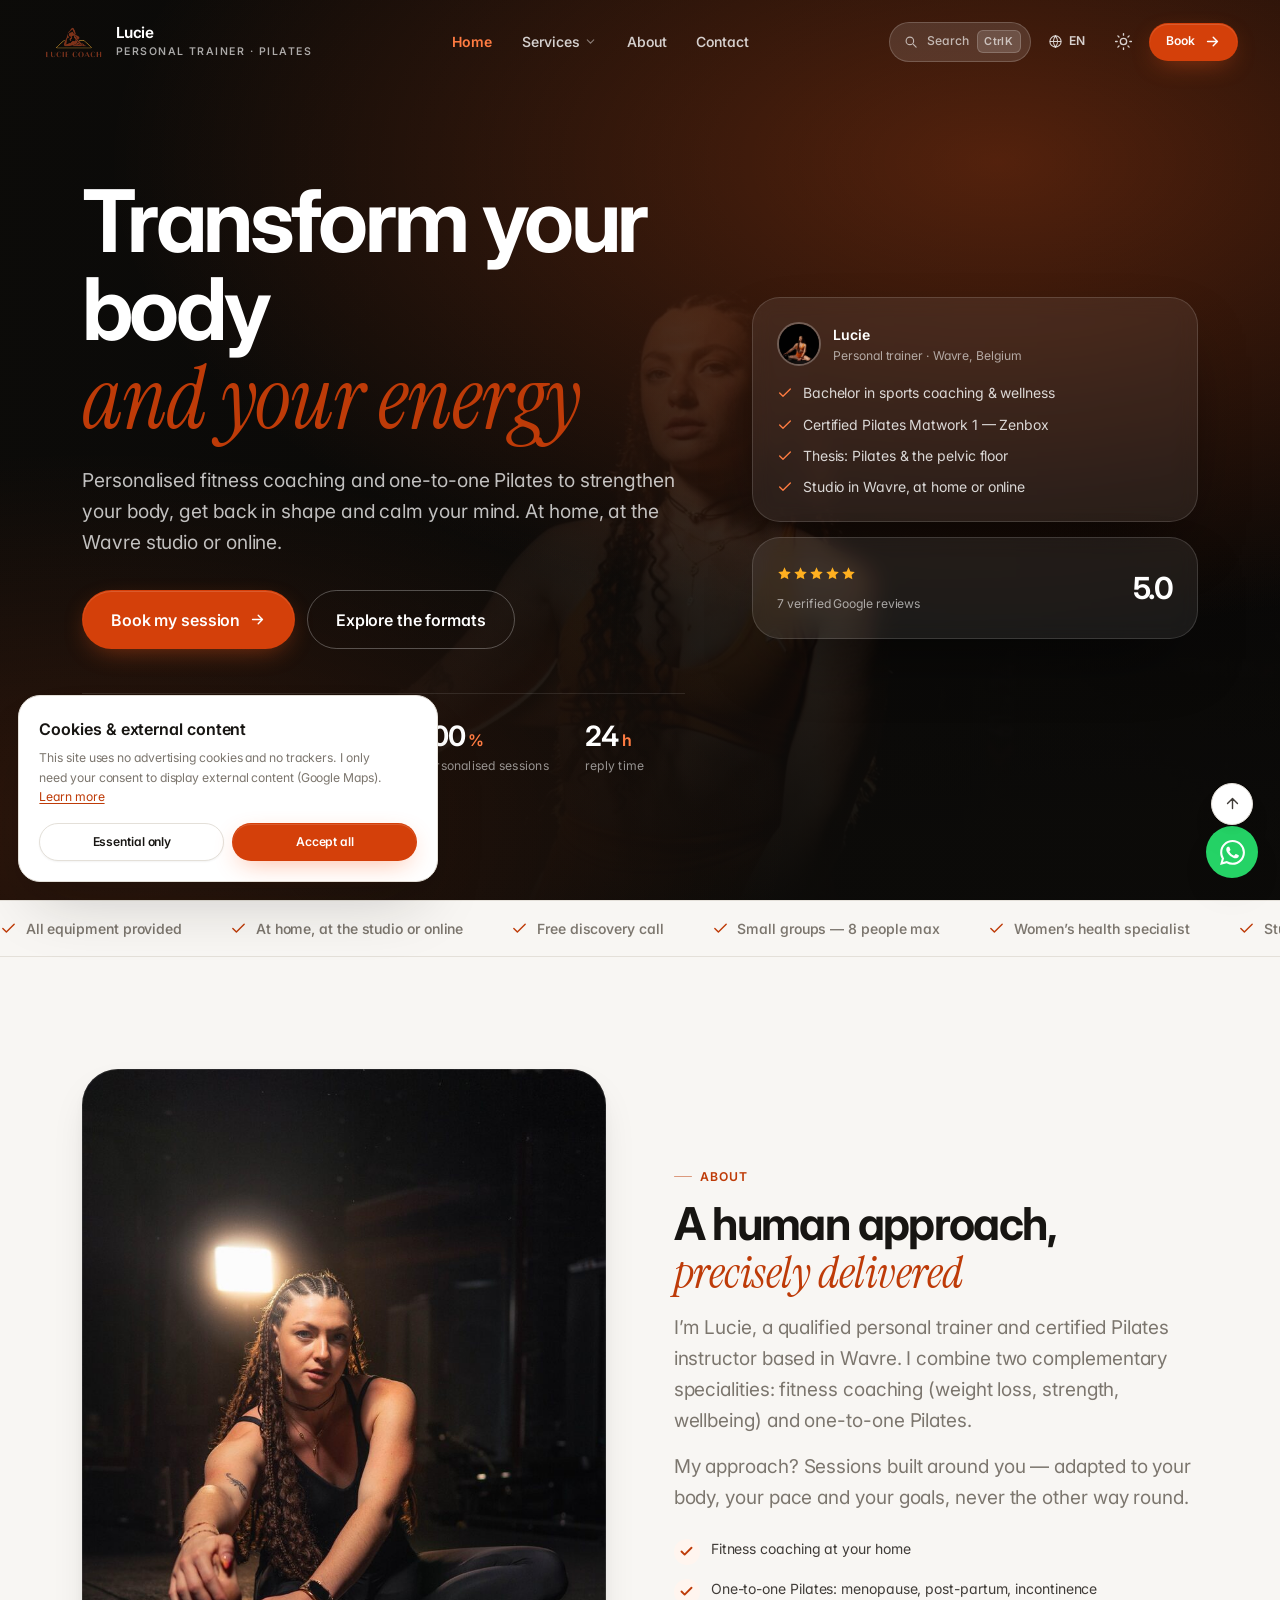
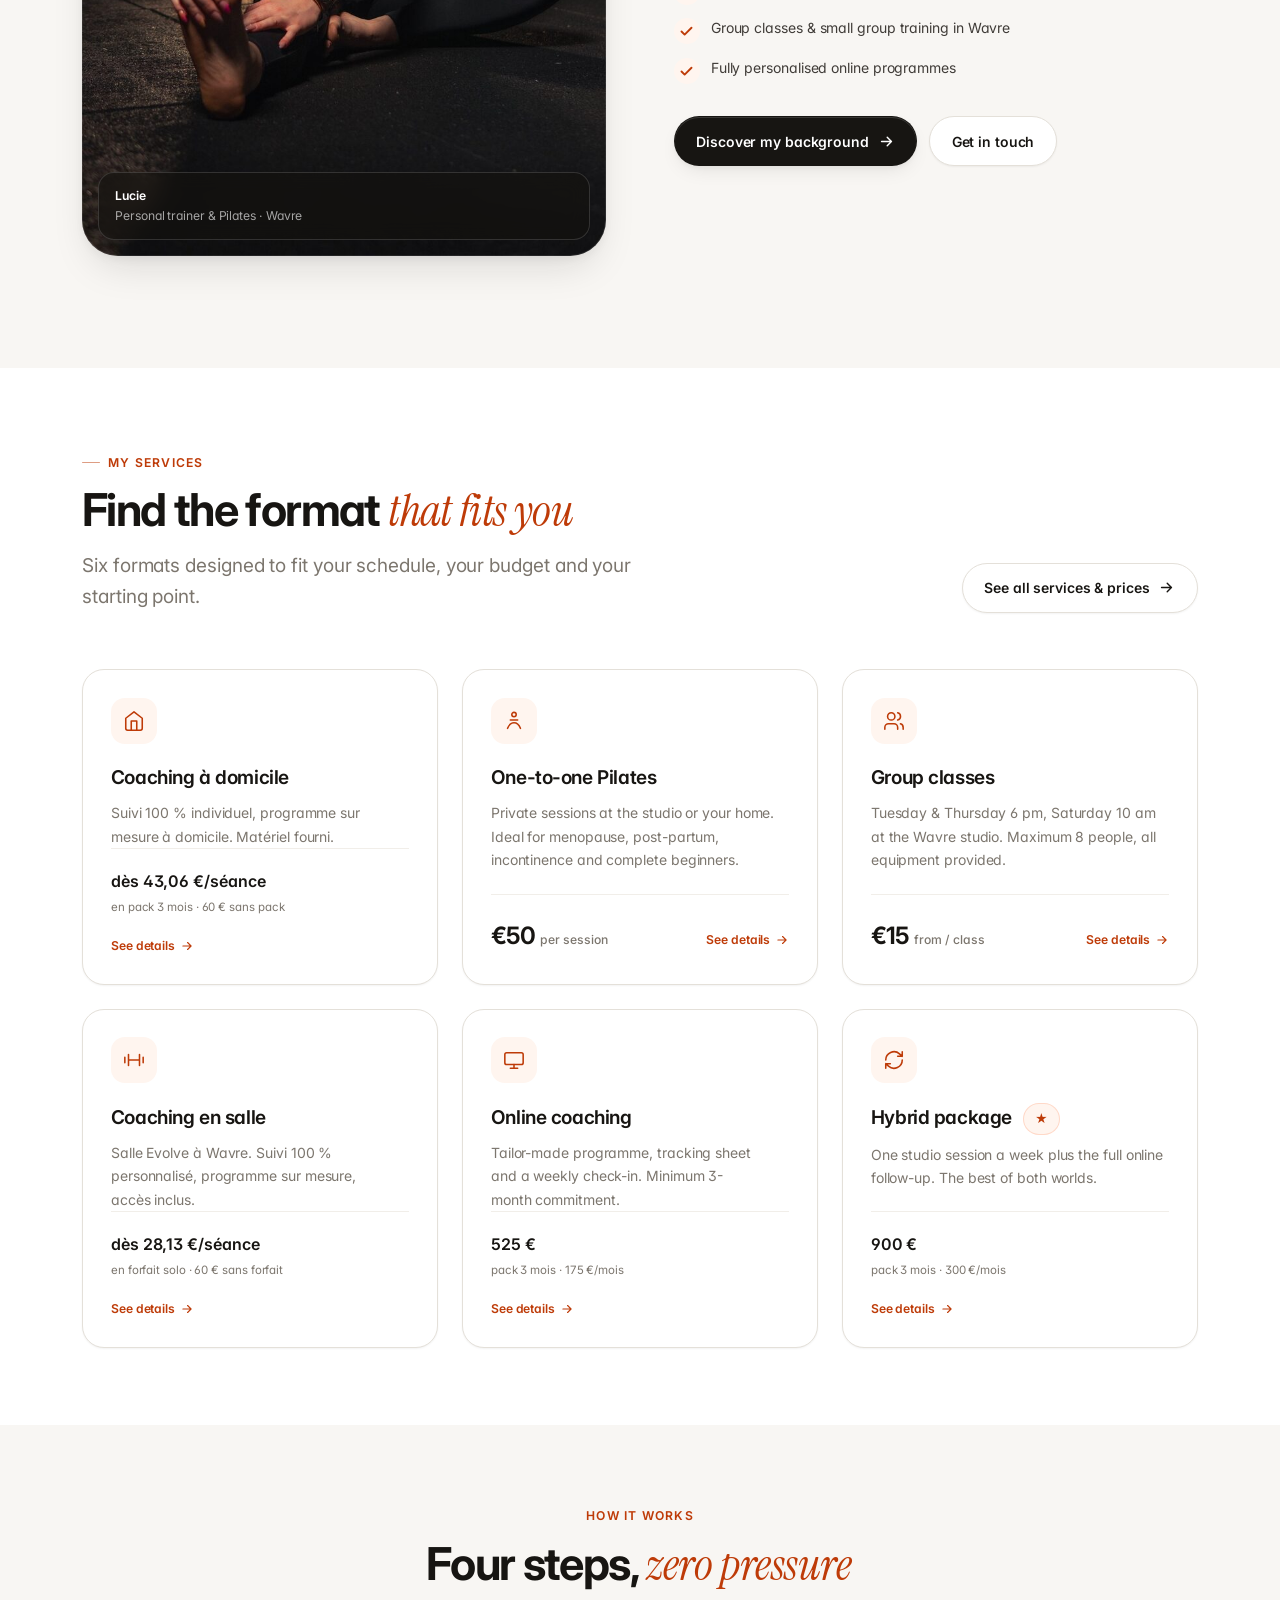
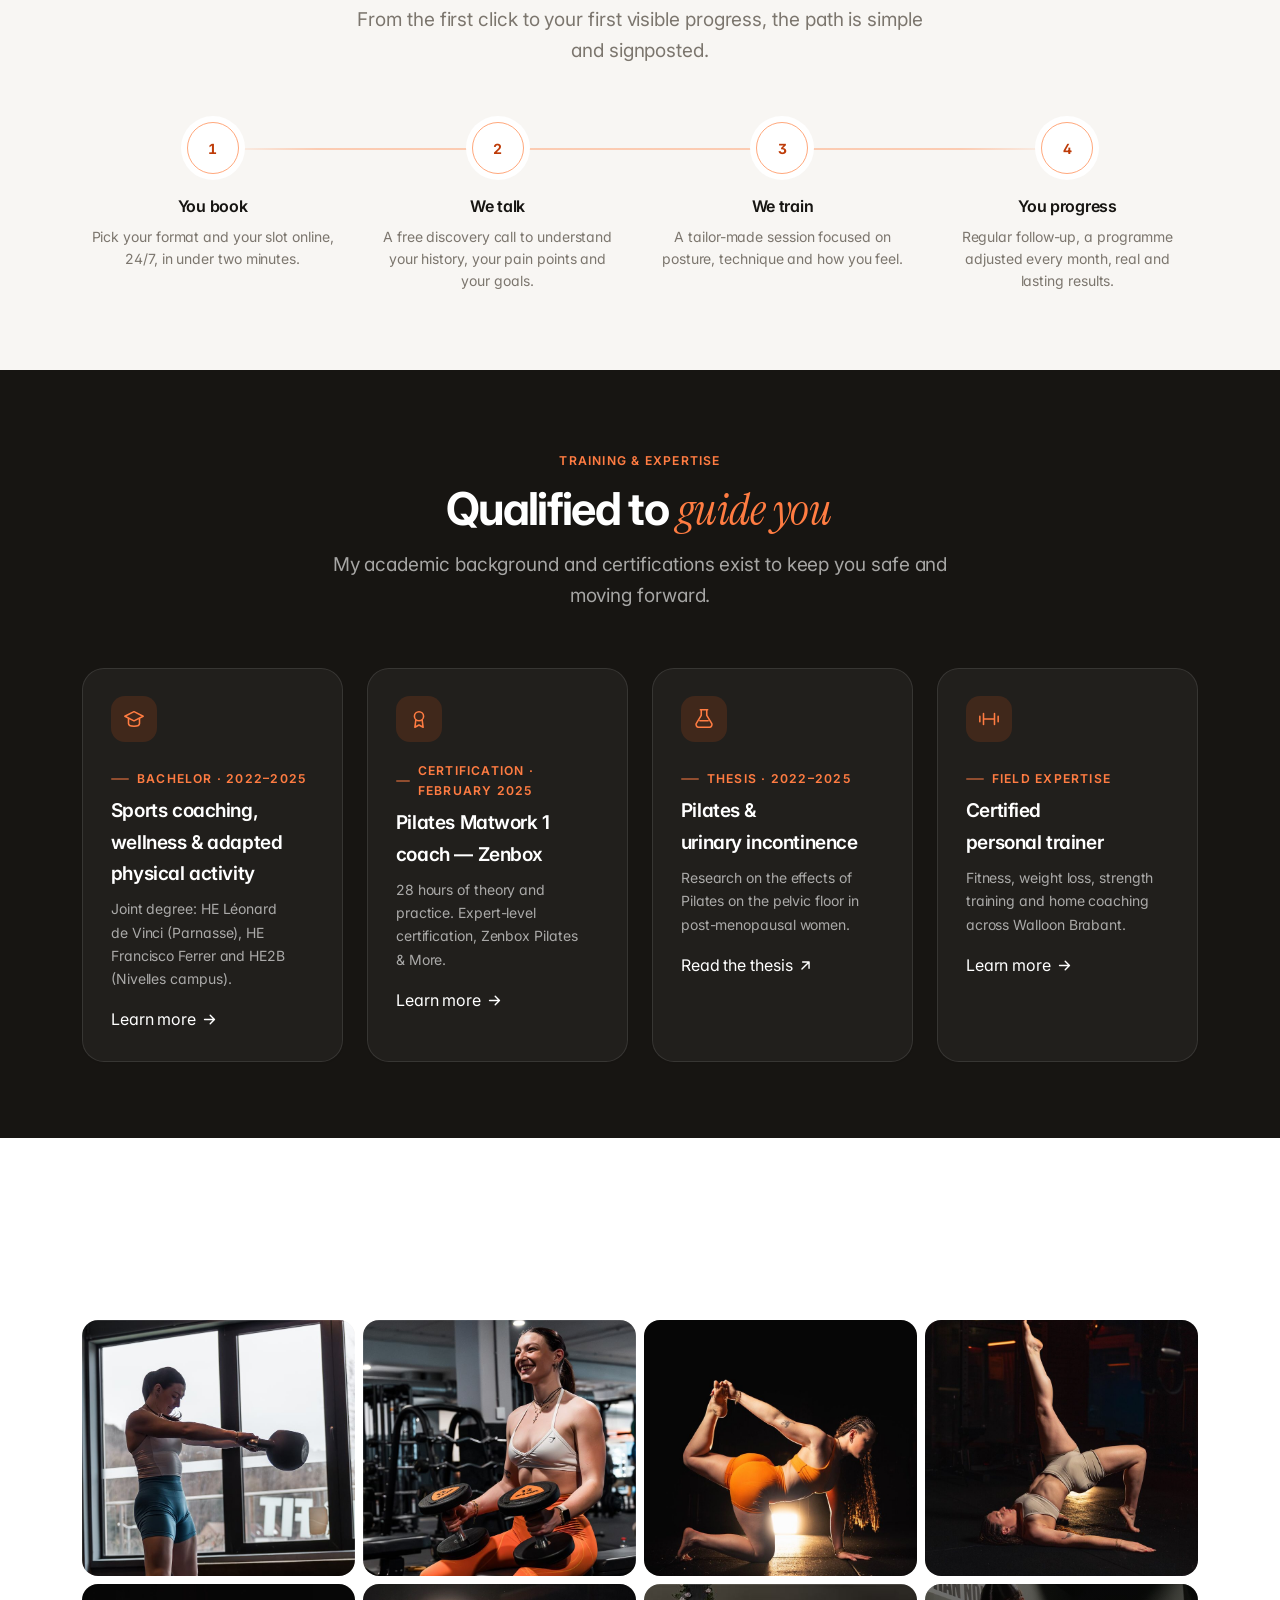
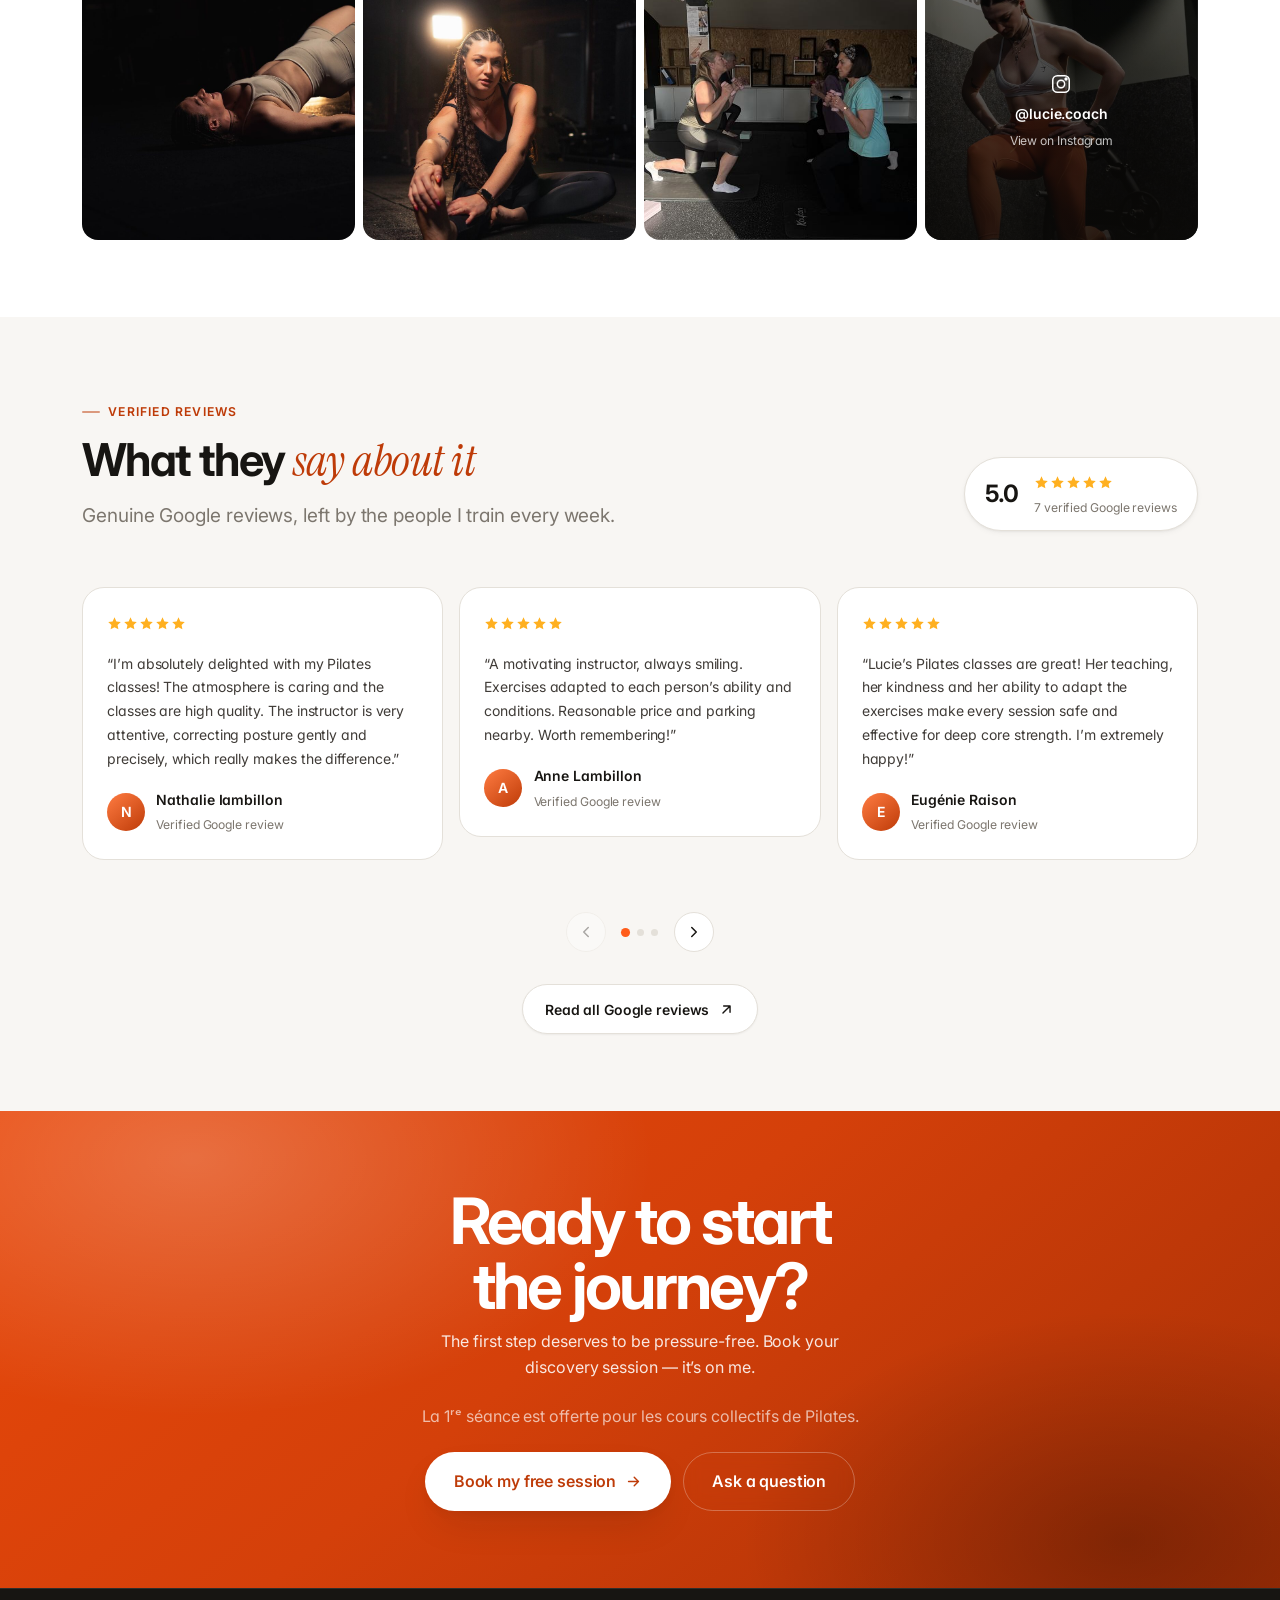
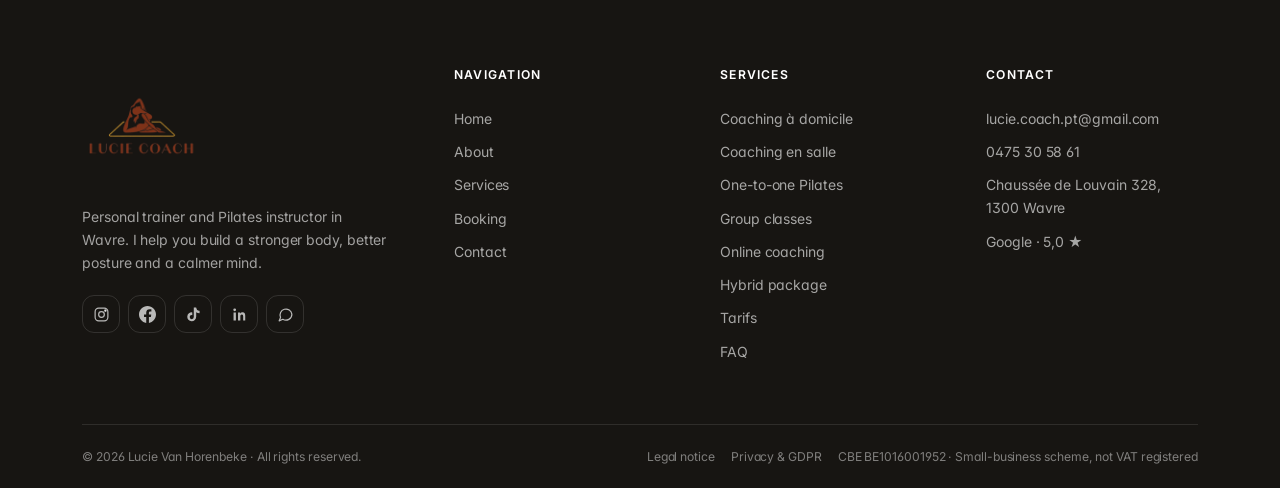
==== index.html @ fccf8298 "Center hero face and raise allongee gallery photo - Hero: Y 20%→32% (face centered, was at 67% from " ====
<!DOCTYPE html>
<html lang="fr">
<head>
<meta charset="UTF-8" />
<meta name="viewport" content="width=device-width, initial-scale=1, viewport-fit=cover" />
<title data-i18n="home.title">Lucie Van Horenbeke — Coach sportif &amp; Pilates à Wavre</title>
<meta name="description" data-i18n-attr="content:home.desc" content="Coach sportif diplômée et instructrice pilâtes certifiée à Wavre. Coaching à domicile, en studio ou en ligne. Première séance découverte offerte." />
<meta name="theme-color" content="#FFFFFF" />
<meta name="author" content="Lucie Van Horenbeke" />
<link rel="canonical" href="https://www.lucievanhorenbeke.be/index.html" />

<link rel="alternate" hreflang="fr" href="https://www.lucievanhorenbeke.be/index.html" />
<link rel="alternate" hreflang="nl" href="https://www.lucievanhorenbeke.be/index.html?lang=nl" />
<link rel="alternate" hreflang="de" href="https://www.lucievanhorenbeke.be/index.html?lang=de" />
<link rel="alternate" hreflang="en" href="https://www.lucievanhorenbeke.be/index.html?lang=en" />
<link rel="alternate" hreflang="es" href="https://www.lucievanhorenbeke.be/index.html?lang=es" />
<link rel="alternate" hreflang="it" href="https://www.lucievanhorenbeke.be/index.html?lang=it" />
<link rel="alternate" hreflang="x-default" href="https://www.lucievanhorenbeke.be/index.html" />

<meta property="og:type" content="website" />
<meta property="og:site_name" content="Lucie Van Horenbeke" />
<meta property="og:title" content="Lucie Van Horenbeke — Coach sportif &amp; Pilates à Wavre" />
<meta property="og:description" content="Coaching sportif personnalisé et pilâtes one-to-one. À domicile, au studio de Wavre ou en ligne. Première séance découverte offerte." />
<meta property="og:url" content="https://www.lucievanhorenbeke.be/index.html" />
<meta property="og:locale" content="fr_BE" />
<meta property="og:image" content="https://www.lucievanhorenbeke.be/img/opt/lucie-kettlebell-1600.jpg" />
<meta property="og:image:alt" content="Lucie Van Horenbeke en séance de renforcement avec kettlebell" />
<meta name="twitter:card" content="summary_large_image" />
<meta name="twitter:title" content="Lucie Van Horenbeke — Coach sportif &amp; Pilates à Wavre" />
<meta name="twitter:description" content="Coaching sportif personnalisé et pilâtes one-to-one à Wavre. Première séance découverte offerte." />
<meta name="twitter:image" content="https://www.lucievanhorenbeke.be/img/opt/lucie-kettlebell-1600.jpg" />

<link rel="icon" href="img/lucie-icon.png" sizes="any" />
<link rel="apple-touch-icon" href="img/lucie-icon.png" />
<link rel="manifest" href="site.webmanifest" />

<link rel="preconnect" href="https://fonts.googleapis.com" />
<link rel="preconnect" href="https://fonts.gstatic.com" crossorigin />
<link rel="preload" as="image" fetchpriority="high" href="img/opt/lucie-assise-1600.jpg?v=2" />
<link href="https://fonts.googleapis.com/css2?family=Inter:wght@400..800&family=Instrument+Serif:ital@1&display=swap" rel="stylesheet" />
<link rel="stylesheet" href="style.css?v=44" />

<script>try{var m=JSON.parse(localStorage.getItem("lvh.theme")||'"system"');if(m!=="system")document.documentElement.setAttribute("data-theme",m);}catch(e){}</script>
<script type="speculationrules">
{"prerender":[{"where":{"and":[{"href_matches":"/*.html"},{"not":{"selector_matches":"[rel~=nofollow]"}}]},"eagerness":"moderate"}]}
</script>

<script type="application/ld+json">
{
  "@context": "https://schema.org",
  "@graph": [
    {
      "@type": ["LocalBusiness", "HealthAndBeautyBusiness"],
      "@id": "https://www.lucievanhorenbeke.be/#business",
      "name": "Lucie Van Horenbeke — Coach sportif & Pilates",
      "description": "Coaching sportif personnalisé et pilâtes one-to-one à Wavre : à domicile, en studio ou en ligne.",
      "url": "https://www.lucievanhorenbeke.be/",
      "telephone": "+32475305861",
      "email": "lucie.coach.pt@gmail.com",
      "image": "https://www.lucievanhorenbeke.be/img/opt/lucie-kettlebell-1600.jpg",
      "priceRange": "€€",
      "vatID": "BE1016001952",
      "currenciesAccepted": "EUR",
      "address": {
        "@type": "PostalAddress",
        "streetAddress": "Chaussée de Louvain 328",
        "postalCode": "1300",
        "addressLocality": "Wavre",
        "addressCountry": "BE"
      },
      "geo": { "@type": "GeoCoordinates", "latitude": 50.7166, "longitude": 4.6122 },
      "areaServed": [
        { "@type": "City", "name": "Wavre" },
        { "@type": "AdministrativeArea", "name": "Brabant wallon" }
      ],
      "sameAs": [
        "https://www.instagram.com/lucie.coach",
        "https://www.tiktok.com/@lucie.coach",
        "https://www.linkedin.com/in/lucie-vanhorenbeke"
      ],
      "openingHoursSpecification": [
        { "@type": "OpeningHoursSpecification", "dayOfWeek": ["Tuesday", "Thursday"], "opens": "18:00", "closes": "19:00" },
        { "@type": "OpeningHoursSpecification", "dayOfWeek": "Saturday", "opens": "10:00", "closes": "11:00" }
      ],
      "aggregateRating": {
        "@type": "AggregateRating",
        "ratingValue": "5",
        "bestRating": "5",
        "reviewCount": "6"
      },
      "founder": { "@id": "https://www.lucievanhorenbeke.be/#lucie" },
      "hasOfferCatalog": {
        "@type": "OfferCatalog",
        "name": "Formules de coaching",
        "itemListElement": [
          { "@type": "Offer", "itemOffered": { "@type": "Service", "name": "Coaching remise en forme" }, "price": "50", "priceCurrency": "EUR" },
          { "@type": "Offer", "itemOffered": { "@type": "Service", "name": "Pilates one-to-one" }, "price": "50", "priceCurrency": "EUR" },
          { "@type": "Offer", "itemOffered": { "@type": "Service", "name": "Cours collectifs de pilâtes" }, "price": "15", "priceCurrency": "EUR" },
          { "@type": "Offer", "itemOffered": { "@type": "Service", "name": "Coaching en ligne" }, "price": "525", "priceCurrency": "EUR" },
          { "@type": "Offer", "itemOffered": { "@type": "Service", "name": "Formule mixte" }, "price": "900", "priceCurrency": "EUR" }
        ]
      }
    },
    {
      "@type": "Person",
      "@id": "https://www.lucievanhorenbeke.be/#lucie",
      "name": "Lucie Van Horenbeke",
      "jobTitle": "Coach sportif & instructrice pilâtes",
      "worksFor": { "@id": "https://www.lucievanhorenbeke.be/#business" },
      "alumniOf": "Haute École Léonard de Vinci",
      "knowsAbout": ["Pilates", "Coaching sportif", "Plancher pelvien", "Post-partum", "Ménopause"],
      "url": "https://www.lucievanhorenbeke.be/about.html"
    },
    {
      "@type": "WebSite",
      "@id": "https://www.lucievanhorenbeke.be/#website",
      "url": "https://www.lucievanhorenbeke.be/",
      "name": "Lucie Van Horenbeke",
      "inLanguage": ["fr", "nl", "de", "en", "es", "it"],
      "publisher": { "@id": "https://www.lucievanhorenbeke.be/#business" }
    }
  ]
}
</script>
</head>

<body data-page="home">

<a class="skip-link" href="#main" data-i18n="nav.skip">Aller au contenu principal</a>

<!-- ══════════════════════════════════════ HEADER ══════════════════════════════════════ -->
<header class="site-header is-onDark" id="site-header">
  <div class="header-inner">
    <a class="brand" href="index.html" aria-label="Lucie Van Horenbeke — accueil">
      <img src="img/lucie-logo.png" alt="" width="64" height="64" />
      <span class="brand-text">
        <span class="brand-name">Lucie</span>
        <span class="brand-role" data-i18n="nav.brandRole">Coach sportif · Pilates</span>
      </span>
    </a>

    <nav class="nav-primary" aria-label="Navigation principale">
      <ul class="nav-list">
        <li><a class="nav-link" href="index.html" aria-current="page" data-i18n="nav.home">Accueil</a></li>
        <li class="nav-item has-mega">
          <button type="button" class="nav-link" aria-expanded="false">
            <span data-i18n="nav.services">Services</span>
            <svg class="caret" viewBox="0 0 24 24" fill="none" stroke="currentColor" stroke-width="2" stroke-linecap="round" aria-hidden="true"><path d="m6 9 6 6 6-6"/></svg>
          </button>
          <div class="mega">
            <div class="mega-grid">
              <a class="mega-link" href="services.html#coaching">
                <span class="mega-ico"><svg viewBox="0 0 24 24" fill="none" stroke="currentColor" stroke-width="1.7" stroke-linecap="round" stroke-linejoin="round" aria-hidden="true"><path d="M3 9l9-7 9 7v11a2 2 0 0 1-2 2H5a2 2 0 0 1-2-2z"/><polyline points="9 22 9 12 15 12 15 22"/></svg></span>
                <span><span class="mega-title">Coaching à domicile</span><span class="mega-desc">Suivi 100 % individuel, programme sur mesure.</span></span>
              </a>
              <a class="mega-link" href="services.html#coaching-salle">
                <span class="mega-ico"><svg viewBox="0 0 24 24" fill="none" stroke="currentColor" stroke-width="1.7" stroke-linecap="round" stroke-linejoin="round" aria-hidden="true"><path d="M6 6v12M18 6v12M2 9v6M22 9v6M6 12h12"/></svg></span>
                <span><span class="mega-title">Coaching en salle</span><span class="mega-desc">Salle Evolve à Wavre, solo ou en groupe.</span></span>
              </a>
              <a class="mega-link" href="services.html#pilates">
                <span class="mega-ico"><svg viewBox="0 0 24 24" fill="none" stroke="currentColor" stroke-width="1.7" stroke-linecap="round" stroke-linejoin="round" aria-hidden="true"><circle cx="12" cy="5" r="2.4"/><path d="M5 20c1.6-4 4-6 7-6s5.4 2 7 6M8 11h8"/></svg></span>
                <span><span class="mega-title" data-i18n="svc.pilates.name">Pilates one-to-one</span><span class="mega-desc" data-i18n="svc.pilates.desc">Séances privées en studio ou chez toi.</span></span>
              </a>
              <a class="mega-link" href="services.html#collectif">
                <span class="mega-ico"><svg viewBox="0 0 24 24" fill="none" stroke="currentColor" stroke-width="1.7" stroke-linecap="round" stroke-linejoin="round" aria-hidden="true"><path d="M16 21v-2a4 4 0 0 0-4-4H6a4 4 0 0 0-4 4v2M9 11a4 4 0 1 0 0-8 4 4 0 0 0 0 8ZM22 21v-2a4 4 0 0 0-3-3.9M16 3.1a4 4 0 0 1 0 7.8"/></svg></span>
                <span><span class="mega-title" data-i18n="svc.collectif.name">Cours collectifs</span><span class="mega-desc" data-i18n="svc.collectif.desc">Mardi &amp; jeudi 18 h, samedi 10 h à Wavre.</span></span>
              </a>
              <a class="mega-link" href="services.html#online">
                <span class="mega-ico"><svg viewBox="0 0 24 24" fill="none" stroke="currentColor" stroke-width="1.7" stroke-linecap="round" stroke-linejoin="round" aria-hidden="true"><rect x="2" y="4" width="20" height="13" rx="2"/><path d="M8 21h8m-4-4v4"/></svg></span>
                <span><span class="mega-title" data-i18n="svc.online.name">Coaching en ligne</span><span class="mega-desc" data-i18n="svc.online.desc">Programme sur mesure et suivi hebdomadaire.</span></span>
              </a>
              <a class="mega-link" href="services.html#mixte">
                <span class="mega-ico"><svg viewBox="0 0 24 24" fill="none" stroke="currentColor" stroke-width="1.7" stroke-linecap="round" stroke-linejoin="round" aria-hidden="true"><path d="M3 12a9 9 0 0 1 15-6.7L21 8M21 3v5h-5M21 12a9 9 0 0 1-15 6.7L3 16M3 21v-5h5"/></svg></span>
                <span><span class="mega-title" data-i18n="svc.mixte.name">Formule mixte</span><span class="mega-desc" data-i18n="svc.mixte.desc">Séances en salle + suivi en ligne.</span></span>
              </a>
            </div>
            <div class="mega-foot">
              <span data-i18n="mm.foot">Première séance découverte offerte, sans engagement.</span>
              <a class="btn btn--secondary btn--sm" href="services.html"><span data-i18n="mm.footCta">Comparer les formules</span></a>
            </div>
          </div>
        </li>
        <li><a class="nav-link" href="about.html" data-i18n="nav.about">À propos</a></li>
        <li><a class="nav-link" href="contact.html" data-i18n="nav.contact">Contact</a></li>
      </ul>
    </nav>

    <div class="header-actions">
      <button type="button" class="search-trigger" data-cmdk-open>
        <svg viewBox="0 0 24 24" fill="none" stroke="currentColor" stroke-width="1.8" stroke-linecap="round" aria-hidden="true"><path d="m21 21-4.34-4.34M17 11a6 6 0 1 1-12 0 6 6 0 0 1 12 0Z"/></svg>
        <span data-i18n="nav.search">Rechercher</span>
        <kbd><span data-kbd-mod>Ctrl</span>K</kbd>
      </button>

      <button type="button" class="btn btn--icon mobile-only" data-cmdk-open data-i18n-attr="aria-label:nav.searchLabel" aria-label="Rechercher sur le site">
        <svg viewBox="0 0 24 24" fill="none" stroke="currentColor" stroke-width="1.8" stroke-linecap="round" aria-hidden="true"><path d="m21 21-4.34-4.34M17 11a6 6 0 1 1-12 0 6 6 0 0 1 12 0Z"/></svg>
      </button>

      <div class="switcher desktop-only" data-lang-switcher>
        <button type="button" class="lang-trigger" data-lang-trigger aria-expanded="false" aria-haspopup="menu" data-i18n-attr="aria-label:nav.language">
          <svg viewBox="0 0 24 24" fill="none" stroke="currentColor" stroke-width="1.7" aria-hidden="true"><circle cx="12" cy="12" r="9"/><path d="M3 12h18M12 3a15 15 0 0 1 0 18 15 15 0 0 1 0-18Z"/></svg>
          <span data-lang-code>FR</span>
        </button>
        <div class="switcher-menu" role="menu" data-lang-menu></div>
      </div>

      <button type="button" class="btn btn--icon theme-toggle" data-theme-toggle aria-pressed="false" data-i18n-attr="aria-label:nav.theme" aria-label="Changer de thème">
        <svg class="sun" viewBox="0 0 24 24" fill="none" stroke="currentColor" stroke-width="1.7" stroke-linecap="round" aria-hidden="true"><circle cx="12" cy="12" r="4"/><path d="M12 2v2m0 16v2M4.9 4.9l1.4 1.4m11.4 11.4 1.4 1.4M2 12h2m16 0h2M4.9 19.1l1.4-1.4M17.7 6.3l1.4-1.4"/></svg>
        <svg class="moon" viewBox="0 0 24 24" fill="none" stroke="currentColor" stroke-width="1.7" stroke-linecap="round" stroke-linejoin="round" aria-hidden="true"><path d="M21 12.8A9 9 0 1 1 11.2 3a7 7 0 0 0 9.8 9.8Z"/></svg>
      </button>

      <a class="btn btn--primary btn--sm desktop-only" href="booking.html">
        <span data-i18n="nav.book">Réserver</span>
        <svg class="btn-arrow" viewBox="0 0 24 24" fill="none" stroke="currentColor" stroke-width="2" stroke-linecap="round" stroke-linejoin="round" aria-hidden="true"><path d="M5 12h14m-6-6 6 6-6 6"/></svg>
      </a>

      <button type="button" class="burger" id="burger" aria-expanded="false" aria-controls="drawer" data-i18n-attr="aria-label:nav.openMenu" aria-label="Ouvrir le menu">
        <span></span><span></span><span></span>
      </button>
    </div>
  </div>
  <div class="progress-bar" aria-hidden="true"></div>
</header>

<!-- ══════════════════════════════════════ DRAWER ══════════════════════════════════════ -->
<div class="scrim" id="scrim"></div>
<aside class="drawer" id="drawer" aria-hidden="true" aria-label="Menu">
  <div class="drawer-head">
    <span class="brand-name">Lucie</span>
    <button type="button" class="btn btn--icon" data-drawer-close data-i18n-attr="aria-label:nav.closeMenu" aria-label="Fermer le menu">
      <svg viewBox="0 0 24 24" fill="none" stroke="currentColor" stroke-width="1.8" stroke-linecap="round" aria-hidden="true"><path d="M18 6 6 18M6 6l12 12"/></svg>
    </button>
  </div>
  <div class="drawer-body">
    <nav class="drawer-nav" aria-label="Navigation mobile">
      <a href="index.html" aria-current="page"><span data-i18n="nav.home">Accueil</span></a>
      <a href="services.html"><span data-i18n="nav.services">Services</span></a>
      <a href="about.html"><span data-i18n="nav.about">À propos</span></a>
      <a href="booking.html"><span data-i18n="nav.booking">Réservation</span></a>
      <a href="contact.html"><span data-i18n="nav.contact">Contact</span></a>
    </nav>

    <div class="drawer-label" data-i18n="mm.label">Toutes les formules</div>
    <nav class="drawer-nav" aria-label="Services">
      <a href="services.html#coaching"><span data-i18n="svc.coaching.name">Coaching remise en forme</span></a>
      <a href="services.html#pilates"><span data-i18n="svc.pilates.name">Pilates one-to-one</span></a>
      <a href="services.html#collectif"><span data-i18n="svc.collectif.name">Cours collectifs</span></a>
      <a href="services.html#smallgroup"><span data-i18n="svc.smallgroup.name">Small group training</span></a>
      <a href="services.html#online"><span data-i18n="svc.online.name">Coaching en ligne</span></a>
      <a href="services.html#mixte"><span data-i18n="svc.mixte.name">Formule mixte</span></a>
    </nav>

    <div class="drawer-label" data-i18n="nav.language">Langue</div>
    <div class="switcher" data-lang-switcher style="display:block">
      <button type="button" class="btn btn--secondary btn--block" data-lang-trigger aria-expanded="false" aria-haspopup="menu">
        <svg viewBox="0 0 24 24" fill="none" stroke="currentColor" stroke-width="1.7" aria-hidden="true" style="width:16px;height:16px"><circle cx="12" cy="12" r="9"/><path d="M3 12h18M12 3a15 15 0 0 1 0 18 15 15 0 0 1 0-18Z"/></svg>
        <span data-lang-code>FR</span>
      </button>
      <div class="switcher-menu" role="menu" data-lang-menu style="left:0;right:0"></div>
    </div>
  </div>
  <div class="drawer-foot">
    <a class="btn btn--primary btn--block" href="booking.html"><span data-i18n="nav.bookLong">Réserver une séance</span></a>
    <a class="btn btn--secondary btn--block" href="tel:+32475305861">0475 30 58 61</a>
  </div>
</aside>

<main id="main">

<!-- ══════════════════════════════════════ HERO ══════════════════════════════════════ -->
<section class="hero">
  <div class="hero-media">
    <img src="img/opt/lucie-assise-1600.jpg?v=2"
         srcset="img/opt/lucie-assise-800.jpg?v=2 800w, img/opt/lucie-assise-1600.jpg?v=2 1600w"
         sizes="100vw" width="800" height="1424"
         alt="Lucie Van Horenbeke coach sportif Wavre" fetchpriority="high" decoding="async" style="object-position:50% 32%" />
  </div>
  <div class="hero-veil" aria-hidden="true"></div>
  <div class="hero-grid-lines" aria-hidden="true"></div>

  <div class="container hero-inner">
    <div class="hero-copy">
      <h1 class="display-1 animate-up" style="animation-delay:.06s">
        <span data-i18n="hero.titleA">Transforme ton corps</span><br />
        <em class="accent" data-i18n="hero.titleB">et ton énergie</em>
      </h1>
      <p class="lead animate-up" style="animation-delay:.12s" data-i18n="hero.lead">
        Coaching sportif personnalisé et pilâtes en one-to-one pour renforcer ton corps, retrouver ta forme et apaiser ton mental. À domicile, au studio de Wavre ou en ligne.
      </p>
      <div class="hero-cta animate-up" style="animation-delay:.18s">
        <a class="btn btn--primary btn--lg" href="booking.html">
          <span data-i18n="hero.ctaPrimary">Réserver ma séance</span>
          <svg class="btn-arrow" viewBox="0 0 24 24" fill="none" stroke="currentColor" stroke-width="2" stroke-linecap="round" stroke-linejoin="round" aria-hidden="true"><path d="M5 12h14m-6-6 6 6-6 6"/></svg>
        </a>
        <a class="btn btn--onDark btn--lg" href="services.html">
          <span data-i18n="hero.ctaSecondary">Découvrir les formules</span>
        </a>
      </div>

      <dl class="hero-trust animate-up" style="animation-delay:.24s">
        <a class="trust-item" href="https://share.google/Q34PTdS56j8m9Qonz" target="_blank" rel="noopener" style="text-decoration:none;color:inherit;">
          <dd class="num"><span data-count-key="hero.trust1n" data-count-to="5,0">5,0</span></dd>
          <dt class="lbl" data-i18n="hero.trust1l">Note Google · 7 avis</dt>
        </a>
        <a class="trust-item" href="services.html" style="text-decoration:none;color:inherit;">
          <dd class="num"><span data-count-key="hero.trust2n" data-count-to="6">6</span></dd>
          <dt class="lbl" data-i18n="hero.trust2l">formules sur mesure</dt>
        </a>
        <div class="trust-item">
          <dd class="num"><span data-count-key="hero.trust3n" data-count-to="100">100</span><span class="suffix">%</span></dd>
          <dt class="lbl" data-i18n="hero.trust3l">séances personnalisées</dt>
        </div>
        <div class="trust-item">
          <dd class="num"><span data-count-key="hero.trust4n" data-count-to="24">24</span><span class="suffix">h</span></dd>
          <dt class="lbl" data-i18n="hero.trust4l">délai de réponse</dt>
        </div>
      </dl>
    </div>

    <div class="hero-aside animate-up" style="animation-delay:.3s">
      <div class="hero-card">
        <div class="hero-card-head">
          <img class="avatar" src="img/opt/lucie-assise-400.jpg?v=2" alt="" width="44" height="44" loading="lazy" decoding="async" style="object-fit:cover;object-position:50% 35%" />
          <div>
            <div class="hero-card-name">Lucie</div>
            <div class="hero-card-role" data-i18n="hero.cardRole">Coach sportif · Wavre, Belgique</div>
          </div>
        </div>
        <ul>
          <li><svg viewBox="0 0 24 24" fill="none" stroke="currentColor" stroke-width="2" stroke-linecap="round" stroke-linejoin="round" aria-hidden="true"><path d="m20 6-11 11-5-5"/></svg><span data-i18n="hero.cardP1">Bachelier en coaching sportif &amp; wellness</span></li>
          <li><svg viewBox="0 0 24 24" fill="none" stroke="currentColor" stroke-width="2" stroke-linecap="round" stroke-linejoin="round" aria-hidden="true"><path d="m20 6-11 11-5-5"/></svg><span data-i18n="hero.cardP2">Certifiée pilâtes Matwork 1 — Zenbox</span></li>
          <li><svg viewBox="0 0 24 24" fill="none" stroke="currentColor" stroke-width="2" stroke-linecap="round" stroke-linejoin="round" aria-hidden="true"><path d="m20 6-11 11-5-5"/></svg><span data-i18n="hero.cardP3">Mémoire : pilâtes &amp; plancher pelvien</span></li>
          <li><svg viewBox="0 0 24 24" fill="none" stroke="currentColor" stroke-width="2" stroke-linecap="round" stroke-linejoin="round" aria-hidden="true"><path d="m20 6-11 11-5-5"/></svg><span data-i18n="hero.cardP4">Studio à Wavre, à domicile ou en ligne</span></li>
        </ul>
      </div>

      <a class="hero-card" href="https://share.google/Q34PTdS56j8m9Qonz" target="_blank" rel="noopener" style="text-decoration:none;color:inherit;display:block;">
        <div class="row" style="justify-content:space-between">
          <div>
            <div class="stars" aria-hidden="true">
              <svg viewBox="0 0 24 24" fill="currentColor"><path d="m12 2 3 6.6 7 .9-5.1 4.8 1.3 7L12 18l-6.2 3.3 1.3-7L2 9.5l7-.9z"/></svg>
              <svg viewBox="0 0 24 24" fill="currentColor"><path d="m12 2 3 6.6 7 .9-5.1 4.8 1.3 7L12 18l-6.2 3.3 1.3-7L2 9.5l7-.9z"/></svg>
              <svg viewBox="0 0 24 24" fill="currentColor"><path d="m12 2 3 6.6 7 .9-5.1 4.8 1.3 7L12 18l-6.2 3.3 1.3-7L2 9.5l7-.9z"/></svg>
              <svg viewBox="0 0 24 24" fill="currentColor"><path d="m12 2 3 6.6 7 .9-5.1 4.8 1.3 7L12 18l-6.2 3.3 1.3-7L2 9.5l7-.9z"/></svg>
              <svg viewBox="0 0 24 24" fill="currentColor"><path d="m12 2 3 6.6 7 .9-5.1 4.8 1.3 7L12 18l-6.2 3.3 1.3-7L2 9.5l7-.9z"/></svg>
            </div>
            <div class="hero-card-role" style="margin-top:.35rem" data-i18n="testi.meta">7 avis Google vérifiés</div>
          </div>
          <div style="font-size:1.9rem;font-weight:660;letter-spacing:-.04em" data-i18n="testi.score">5,0</div>
        </div>
      </a>
    </div>
  </div>

</section>

<!-- ══════════════════════════════════════ TRUST STRIP ══════════════════════════════════════ -->
<div class="strip" aria-label="Points clés">
  <div class="strip-track">
    <span class="strip-item"><svg viewBox="0 0 24 24" fill="none" stroke="currentColor" stroke-width="2" stroke-linecap="round" stroke-linejoin="round" aria-hidden="true"><path d="m20 6-11 11-5-5"/></svg><span data-i18n="strip.1">Tout le matériel est fourni</span></span>
    <span class="strip-item"><svg viewBox="0 0 24 24" fill="none" stroke="currentColor" stroke-width="2" stroke-linecap="round" stroke-linejoin="round" aria-hidden="true"><path d="m20 6-11 11-5-5"/></svg><span data-i18n="strip.2">À domicile, en studio ou en ligne</span></span>
    <span class="strip-item"><svg viewBox="0 0 24 24" fill="none" stroke="currentColor" stroke-width="2" stroke-linecap="round" stroke-linejoin="round" aria-hidden="true"><path d="m20 6-11 11-5-5"/></svg><span data-i18n="strip.3">Call découverte gratuit</span></span>
    <span class="strip-item"><svg viewBox="0 0 24 24" fill="none" stroke="currentColor" stroke-width="2" stroke-linecap="round" stroke-linejoin="round" aria-hidden="true"><path d="m20 6-11 11-5-5"/></svg><span data-i18n="strip.4">Petits groupes — 8 personnes max</span></span>
    <span class="strip-item"><svg viewBox="0 0 24 24" fill="none" stroke="currentColor" stroke-width="2" stroke-linecap="round" stroke-linejoin="round" aria-hidden="true"><path d="m20 6-11 11-5-5"/></svg><span data-i18n="strip.5">Spécialiste santé féminine</span></span>
    <span class="strip-item"><svg viewBox="0 0 24 24" fill="none" stroke="currentColor" stroke-width="2" stroke-linecap="round" stroke-linejoin="round" aria-hidden="true"><path d="m20 6-11 11-5-5"/></svg><span data-i18n="strip.6">Studio à Wavre, parking facile</span></span>
    <span class="strip-item"><svg viewBox="0 0 24 24" fill="none" stroke="currentColor" stroke-width="2" stroke-linecap="round" stroke-linejoin="round" aria-hidden="true"><path d="m20 6-11 11-5-5"/></svg><span data-i18n="strip.7">Réponse sous 24 h</span></span>
    <span class="strip-item" aria-hidden="true"><svg viewBox="0 0 24 24" fill="none" stroke="currentColor" stroke-width="2" stroke-linecap="round" stroke-linejoin="round"><path d="m20 6-11 11-5-5"/></svg><span data-i18n="strip.1">Tout le matériel est fourni</span></span>
    <span class="strip-item" aria-hidden="true"><svg viewBox="0 0 24 24" fill="none" stroke="currentColor" stroke-width="2" stroke-linecap="round" stroke-linejoin="round"><path d="m20 6-11 11-5-5"/></svg><span data-i18n="strip.2">À domicile, en studio ou en ligne</span></span>
    <span class="strip-item" aria-hidden="true"><svg viewBox="0 0 24 24" fill="none" stroke="currentColor" stroke-width="2" stroke-linecap="round" stroke-linejoin="round"><path d="m20 6-11 11-5-5"/></svg><span data-i18n="strip.3">Call découverte gratuit</span></span>
    <span class="strip-item" aria-hidden="true"><svg viewBox="0 0 24 24" fill="none" stroke="currentColor" stroke-width="2" stroke-linecap="round" stroke-linejoin="round"><path d="m20 6-11 11-5-5"/></svg><span data-i18n="strip.4">Petits groupes — 8 personnes max</span></span>
    <span class="strip-item" aria-hidden="true"><svg viewBox="0 0 24 24" fill="none" stroke="currentColor" stroke-width="2" stroke-linecap="round" stroke-linejoin="round"><path d="m20 6-11 11-5-5"/></svg><span data-i18n="strip.5">Spécialiste santé féminine</span></span>
    <span class="strip-item" aria-hidden="true"><svg viewBox="0 0 24 24" fill="none" stroke="currentColor" stroke-width="2" stroke-linecap="round" stroke-linejoin="round"><path d="m20 6-11 11-5-5"/></svg><span data-i18n="strip.6">Studio à Wavre, parking facile</span></span>
    <span class="strip-item" aria-hidden="true"><svg viewBox="0 0 24 24" fill="none" stroke="currentColor" stroke-width="2" stroke-linecap="round" stroke-linejoin="round"><path d="m20 6-11 11-5-5"/></svg><span data-i18n="strip.7">Réponse sous 24 h</span></span>
  </div>
</div>

<!-- ══════════════════════════════════════ ABOUT ══════════════════════════════════════ -->
<section class="section section--subtle" aria-labelledby="about-h">
  <div class="container split">
    <div class="media-frame" data-reveal="left" style="aspect-ratio:2/3">
      <img src="img/opt/lucie-etirement-800.jpg"
           srcset="img/opt/lucie-etirement-400.jpg 400w, img/opt/lucie-etirement-800.jpg 800w, img/opt/lucie-etirement-1600.jpg 1600w"
           sizes="(max-width: 760px) 92vw, 45vw" width="800" height="1067"
           alt="Lucie Van Horenbeke en séance d'étirement en salle" loading="lazy" decoding="async" style="object-position:50% 20%" />
      <div class="media-badge">
        <div>
          <div class="t" data-i18n="home.about.badgeT">Lucie</div>
          <div class="s" data-i18n="home.about.badgeS">Coach sportif &amp; pilâtes · Wavre</div>
        </div>
      </div>
    </div>

    <div data-reveal="right">
      <p class="eyebrow" data-i18n="home.about.eyebrow">À propos</p>
      <h2 class="display-3" id="about-h">
        <span data-i18n="home.about.titleA">Une approche</span><br />
        <em class="accent" data-i18n="home.about.titleB">humaine &amp; précise</em>
      </h2>
      <p class="lead mt-4" data-i18n="home.about.p1">
        Je suis Lucie, coach sportif diplômée et instructrice pilâtes certifiée, basée à Wavre. Je réunis deux expertises complémentaires : le coaching remise en forme (perte de poids, renforcement, bien-être) et le pilâtes en one-to-one.
      </p>
      <p class="lead mt-4" data-i18n="home.about.p2">
        Mon approche ? Des séances construites pour toi, adaptées à ton corps, ton rythme et tes objectifs — jamais l’inverse.
      </p>

      <ul class="check-list mt-6">
        <li><span class="tick"><svg viewBox="0 0 24 24" fill="none" stroke="currentColor" stroke-width="3" stroke-linecap="round" stroke-linejoin="round" aria-hidden="true"><path d="m20 6-11 11-5-5"/></svg></span><span data-i18n="home.about.f1">Coaching remise en forme à domicile</span></li>
        <li><span class="tick"><svg viewBox="0 0 24 24" fill="none" stroke="currentColor" stroke-width="3" stroke-linecap="round" stroke-linejoin="round" aria-hidden="true"><path d="m20 6-11 11-5-5"/></svg></span><span data-i18n="home.about.f2">Pilates one-to-one : ménopause, post-partum, incontinence</span></li>
        <li><span class="tick"><svg viewBox="0 0 24 24" fill="none" stroke="currentColor" stroke-width="3" stroke-linecap="round" stroke-linejoin="round" aria-hidden="true"><path d="m20 6-11 11-5-5"/></svg></span><span data-i18n="home.about.f3">Cours collectifs &amp; small group training à Wavre</span></li>
        <li><span class="tick"><svg viewBox="0 0 24 24" fill="none" stroke="currentColor" stroke-width="3" stroke-linecap="round" stroke-linejoin="round" aria-hidden="true"><path d="m20 6-11 11-5-5"/></svg></span><span data-i18n="home.about.f4">Programmes en ligne entièrement personnalisés</span></li>
      </ul>

      <div class="row mt-8">
        <a class="btn btn--dark" href="about.html">
          <span data-i18n="home.about.cta">Découvrir mon parcours</span>
          <svg class="btn-arrow" viewBox="0 0 24 24" fill="none" stroke="currentColor" stroke-width="2" stroke-linecap="round" stroke-linejoin="round" aria-hidden="true"><path d="M5 12h14m-6-6 6 6-6 6"/></svg>
        </a>
        <a class="btn btn--secondary" href="contact.html"><span data-i18n="home.about.cta2">Me contacter</span></a>
      </div>
    </div>
  </div>
</section>

<!-- ══════════════════════════════════════ SERVICES ══════════════════════════════════════ -->
<section class="section section--tight" aria-labelledby="svc-h">
  <div class="container">
    <div class="section-head section-head--split" data-reveal>
      <div>
        <p class="eyebrow" data-i18n="home.services.eyebrow">Mes services</p>
        <h2 class="display-3" id="svc-h">
          <span data-i18n="home.services.titleA">Trouve le format</span>
          <em class="accent" data-i18n="home.services.titleB">qui te ressemble</em>
        </h2>
        <p class="lead" data-i18n="home.services.lead">Six formules pensées pour s’adapter à ton emploi du temps, ton budget et ton niveau de départ.</p>
      </div>
      <a class="btn btn--secondary" href="services.html">
        <span data-i18n="home.services.all">Voir tous les services &amp; tarifs</span>
        <svg class="btn-arrow" viewBox="0 0 24 24" fill="none" stroke="currentColor" stroke-width="2" stroke-linecap="round" stroke-linejoin="round" aria-hidden="true"><path d="M5 12h14m-6-6 6 6-6 6"/></svg>
      </a>
    </div>

    <div class="grid grid--3" data-reveal-group>
      <a class="card card--interactive card--spotlight service-card" href="services.html#coaching" data-reveal="scale">
        <span class="card-icon"><svg viewBox="0 0 24 24" fill="none" stroke="currentColor" stroke-width="1.7" stroke-linecap="round" stroke-linejoin="round" aria-hidden="true"><path d="M3 9l9-7 9 7v11a2 2 0 0 1-2 2H5a2 2 0 0 1-2-2z"/><polyline points="9 22 9 12 15 12 15 22"/></svg></span>
        <h3 class="card-title">Coaching à domicile</h3>
        <p class="card-text">Suivi 100 % individuel, programme sur mesure à domicile. Matériel fourni.</p>
        <div class="price-line" style="flex-direction:column;gap:.2rem;align-items:flex-start">
          <span style="font-size:1rem;font-weight:600;color:var(--text)">dès 43,06 €/séance</span>
          <span style="font-size:.72rem;color:var(--text-muted)">en pack 3 mois · 60 € sans pack</span>
          <span class="go"><span data-i18n="home.services.detail">Voir le détail</span><svg viewBox="0 0 24 24" fill="none" stroke="currentColor" stroke-width="2" stroke-linecap="round" stroke-linejoin="round" aria-hidden="true"><path d="M5 12h14m-6-6 6 6-6 6"/></svg></span>
        </div>
      </a>

      <a class="card card--interactive card--spotlight service-card" href="services.html#pilates" data-reveal="scale">
        <span class="card-icon"><svg viewBox="0 0 24 24" fill="none" stroke="currentColor" stroke-width="1.7" stroke-linecap="round" stroke-linejoin="round" aria-hidden="true"><circle cx="12" cy="5" r="2.4"/><path d="M5 20c1.6-4 4-6 7-6s5.4 2 7 6M8 11h8"/></svg></span>
        <h3 class="card-title" data-i18n="svc.pilates.name">Pilates one-to-one</h3>
        <p class="card-text" data-i18n="svc.pilates.desc">Séances privées en studio ou chez toi. Idéal ménopause, post-partum, incontinence et grandes débutantes.</p>
        <div class="price-line">
          <span class="price"><span data-i18n="svc.pilates.price">50 €</span> <small data-i18n="svc.pilates.unit">la séance</small></span>
          <span class="go"><span data-i18n="home.services.detail">Voir le détail</span><svg viewBox="0 0 24 24" fill="none" stroke="currentColor" stroke-width="2" stroke-linecap="round" stroke-linejoin="round" aria-hidden="true"><path d="M5 12h14m-6-6 6 6-6 6"/></svg></span>
        </div>
      </a>

      <a class="card card--interactive card--spotlight service-card" href="services.html#collectif" data-reveal="scale">
        <span class="card-icon"><svg viewBox="0 0 24 24" fill="none" stroke="currentColor" stroke-width="1.7" stroke-linecap="round" stroke-linejoin="round" aria-hidden="true"><path d="M16 21v-2a4 4 0 0 0-4-4H6a4 4 0 0 0-4 4v2M9 11a4 4 0 1 0 0-8 4 4 0 0 0 0 8ZM22 21v-2a4 4 0 0 0-3-3.9M16 3.1a4 4 0 0 1 0 7.8"/></svg></span>
        <h3 class="card-title" data-i18n="svc.collectif.name">Cours collectifs</h3>
        <p class="card-text" data-i18n="svc.collectif.desc">Mardi &amp; jeudi 18 h, samedi 10 h au studio de Wavre. Groupe de 8 maximum, tout le matériel est fourni.</p>
        <div class="price-line">
          <span class="price"><span data-i18n="svc.collectif.price">15 €</span> <small data-i18n="svc.collectif.unit">à partir de / cours</small></span>
          <span class="go"><span data-i18n="home.services.detail">Voir le détail</span><svg viewBox="0 0 24 24" fill="none" stroke="currentColor" stroke-width="2" stroke-linecap="round" stroke-linejoin="round" aria-hidden="true"><path d="M5 12h14m-6-6 6 6-6 6"/></svg></span>
        </div>
      </a>

      <a class="card card--interactive card--spotlight service-card" href="services.html#coaching-salle" data-reveal="scale">
        <span class="card-icon"><svg viewBox="0 0 24 24" fill="none" stroke="currentColor" stroke-width="1.7" stroke-linecap="round" stroke-linejoin="round" aria-hidden="true"><path d="M6 6v12M18 6v12M2 9v6M22 9v6M6 12h12"/></svg></span>
        <h3 class="card-title">Coaching en salle</h3>
        <p class="card-text">Salle Evolve à Wavre. Suivi 100 % personnalisé, programme sur mesure, accès inclus.</p>
        <div class="price-line" style="flex-direction:column;gap:.2rem;align-items:flex-start">
          <span style="font-size:1rem;font-weight:600;color:var(--text)">dès 28,13 €/séance</span>
          <span style="font-size:.72rem;color:var(--text-muted)">en forfait solo · 60 € sans forfait</span>
          <span class="go"><span data-i18n="home.services.detail">Voir le détail</span><svg viewBox="0 0 24 24" fill="none" stroke="currentColor" stroke-width="2" stroke-linecap="round" stroke-linejoin="round" aria-hidden="true"><path d="M5 12h14m-6-6 6 6-6 6"/></svg></span>
        </div>
      </a>

      <a class="card card--interactive card--spotlight service-card" href="services.html#online" data-reveal="scale">
        <span class="card-icon"><svg viewBox="0 0 24 24" fill="none" stroke="currentColor" stroke-width="1.7" stroke-linecap="round" stroke-linejoin="round" aria-hidden="true"><rect x="2" y="4" width="20" height="13" rx="2"/><path d="M8 21h8m-4-4v4"/></svg></span>
        <h3 class="card-title" data-i18n="svc.online.name">Coaching en ligne</h3>
        <p class="card-text" data-i18n="svc.online.desc">Programme sur mesure, tableau de suivi et point hebdomadaire. Engagement minimum de 3 mois.</p>
        <div class="price-line" style="flex-direction:column;gap:.2rem;align-items:flex-start">
          <span style="font-size:1rem;font-weight:600;color:var(--text)">525 €</span>
          <span style="font-size:.72rem;color:var(--text-muted)">pack 3 mois · 175 €/mois</span>
          <span class="go"><span data-i18n="home.services.detail">Voir le détail</span><svg viewBox="0 0 24 24" fill="none" stroke="currentColor" stroke-width="2" stroke-linecap="round" stroke-linejoin="round" aria-hidden="true"><path d="M5 12h14m-6-6 6 6-6 6"/></svg></span>
        </div>
      </a>

      <a class="card card--interactive card--spotlight service-card" href="services.html#mixte" data-reveal="scale">
        <span class="card-icon"><svg viewBox="0 0 24 24" fill="none" stroke="currentColor" stroke-width="1.7" stroke-linecap="round" stroke-linejoin="round" aria-hidden="true"><path d="M3 12a9 9 0 0 1 15-6.7L21 8M21 3v5h-5M21 12a9 9 0 0 1-15 6.7L3 16M3 21v-5h5"/></svg></span>
        <h3 class="card-title">
          <span data-i18n="svc.mixte.name">Formule mixte</span>
          <span class="badge badge--brand" style="margin-left:.4rem;vertical-align:middle">★</span>
        </h3>
        <p class="card-text" data-i18n="svc.mixte.desc">Une séance en salle par semaine + le suivi en ligne complet. Le meilleur des deux mondes.</p>
        <div class="price-line" style="flex-direction:column;gap:.2rem;align-items:flex-start">
          <span style="font-size:1rem;font-weight:600;color:var(--text)">900 €</span>
          <span style="font-size:.72rem;color:var(--text-muted)">pack 3 mois · 300 €/mois</span>
          <span class="go"><span data-i18n="home.services.detail">Voir le détail</span><svg viewBox="0 0 24 24" fill="none" stroke="currentColor" stroke-width="2" stroke-linecap="round" stroke-linejoin="round" aria-hidden="true"><path d="M5 12h14m-6-6 6 6-6 6"/></svg></span>
        </div>
      </a>
    </div>
  </div>
</section>

<!-- ══════════════════════════════════════ PROCESS ══════════════════════════════════════ -->
<section class="section section--subtle section--tight" aria-labelledby="proc-h">
  <div class="container">
    <div class="section-head section-head--center" data-reveal>
      <p class="eyebrow" data-i18n="home.process.eyebrow">Comment ça marche</p>
      <h2 class="display-3" id="proc-h">
        <span data-i18n="home.process.titleA">Quatre étapes,</span>
        <em class="accent" data-i18n="home.process.titleB">zéro pression</em>
      </h2>
      <p class="lead" data-i18n="home.process.lead">Du premier clic à ta première progression visible, le chemin est simple et balisé.</p>
    </div>

    <ol class="steps" data-reveal-group>
      <li class="step" data-reveal>
        <div class="step-num">1</div>
        <h3 data-i18n="step1.t">Tu réserves</h3>
        <p data-i18n="step1.d">Choisis ton format et ton créneau en ligne, 24 h/24, en moins de deux minutes.</p>
      </li>
      <li class="step" data-reveal>
        <div class="step-num">2</div>
        <h3 data-i18n="step2.t">On discute</h3>
        <p data-i18n="step2.d">Un call découverte gratuit pour comprendre ton histoire, tes douleurs et tes objectifs.</p>
      </li>
      <li class="step" data-reveal>
        <div class="step-num">3</div>
        <h3 data-i18n="step3.t">On s’entraîne</h3>
        <p data-i18n="step3.d">Séance sur mesure, focus sur la posture, la technique et tes sensations.</p>
      </li>
      <li class="step" data-reveal>
        <div class="step-num">4</div>
        <h3 data-i18n="step4.t">Tu progresses</h3>
        <p data-i18n="step4.d">Suivi régulier, programme ajusté chaque mois, résultats concrets et durables.</p>
      </li>
    </ol>
  </div>
</section>

<!-- ══════════════════════════════════════ CREDENTIALS ══════════════════════════════════════ -->
<section class="section section--dark section--tight" aria-labelledby="cred-h">
  <div class="container">
    <div class="section-head section-head--center" data-reveal>
      <p class="eyebrow" data-i18n="home.cred.eyebrow">Formations &amp; expertises</p>
      <h2 class="display-3" id="cred-h">
        <span data-i18n="home.cred.titleA">Qualifiée pour</span>
        <em class="accent" data-i18n="home.cred.titleB">t’accompagner</em>
      </h2>
      <p class="lead" data-i18n="home.cred.lead">Mon parcours académique et mes certifications sont au service de ta sécurité et de ta progression.</p>
    </div>

    <div class="grid grid--4" data-reveal-group>
      <a class="card card--interactive card--spotlight" href="about.html#formations" data-reveal="scale">
        <span class="card-icon"><svg viewBox="0 0 24 24" fill="none" stroke="currentColor" stroke-width="1.7" stroke-linecap="round" stroke-linejoin="round" aria-hidden="true"><path d="M22 9 12 4 2 9l10 5 10-5Z"/><path d="M6 11.5V17c0 1.7 2.7 3 6 3s6-1.3 6-3v-5.5"/></svg></span>
        <p class="eyebrow" style="margin-bottom:.4rem" data-i18n="cred.bachelor.tag">Bachelier · 2022–2025</p>
        <h3 class="card-title" data-i18n="cred.bachelor.t">Coaching sportif, wellness &amp; APAD</h3>
        <p class="card-text" data-i18n="cred.bachelor.d">Co-diplomation : HE Léonard de Vinci (site Parnasse), HE Francisco Ferrer et HE2B (site de Nivelles).</p>
        <span class="go mt-4"><span data-i18n="cred.more">En savoir plus</span><svg viewBox="0 0 24 24" fill="none" stroke="currentColor" stroke-width="2" stroke-linecap="round" stroke-linejoin="round" aria-hidden="true"><path d="M5 12h14m-6-6 6 6-6 6"/></svg></span>
      </a>

      <a class="card card--interactive card--spotlight" href="about.html#formations" data-reveal="scale">
        <span class="card-icon"><svg viewBox="0 0 24 24" fill="none" stroke="currentColor" stroke-width="1.7" stroke-linecap="round" stroke-linejoin="round" aria-hidden="true"><circle cx="12" cy="9" r="5"/><path d="m8.5 13.5-1 7.5 4.5-2.5 4.5 2.5-1-7.5"/></svg></span>
        <p class="eyebrow" style="margin-bottom:.4rem" data-i18n="cred.pilates.tag">Certification · février 2025</p>
        <h3 class="card-title" data-i18n="cred.pilates.t">Coach pilâtes Matwork 1 — Zenbox</h3>
        <p class="card-text" data-i18n="cred.pilates.d">28 heures de théorie et de pratique. Certification niveau d’expertise, Zenbox Pilates &amp; More.</p>
        <span class="go mt-4"><span data-i18n="cred.more">En savoir plus</span><svg viewBox="0 0 24 24" fill="none" stroke="currentColor" stroke-width="2" stroke-linecap="round" stroke-linejoin="round" aria-hidden="true"><path d="M5 12h14m-6-6 6 6-6 6"/></svg></span>
      </a>

      <a class="card card--interactive card--spotlight" href="https://drive.google.com/file/d/11z5PPK_ES_emTQxmLnr3ItcbkCTGxZ-3/view?usp=drivesdk" target="_blank" rel="noopener" data-reveal="scale">
        <span class="card-icon"><svg viewBox="0 0 24 24" fill="none" stroke="currentColor" stroke-width="1.7" stroke-linecap="round" stroke-linejoin="round" aria-hidden="true"><path d="M9 2v6l-5.5 9A3 3 0 0 0 6 21h12a3 3 0 0 0 2.5-4L15 8V2M8 2h8M7.5 14h9"/></svg></span>
        <p class="eyebrow" style="margin-bottom:.4rem" data-i18n="cred.memoir.tag">Mémoire · 2022–2025</p>
        <h3 class="card-title" data-i18n="cred.memoir.t">Pilates &amp; incontinence urinaire</h3>
        <p class="card-text" data-i18n="cred.memoir.d">Recherche sur les effets du pilâtes sur le plancher pelvien chez les femmes ménopausées.</p>
        <span class="go mt-4"><span data-i18n="cred.read">Lire le mémoire</span><svg viewBox="0 0 24 24" fill="none" stroke="currentColor" stroke-width="2" stroke-linecap="round" stroke-linejoin="round" aria-hidden="true"><path d="M7 17 17 7M8 7h9v9"/></svg></span>
      </a>

      <a class="card card--interactive card--spotlight" href="about.html" data-reveal="scale">
        <span class="card-icon"><svg viewBox="0 0 24 24" fill="none" stroke="currentColor" stroke-width="1.7" stroke-linecap="round" stroke-linejoin="round" aria-hidden="true"><path d="M6 6v12M18 6v12M2 9v6M22 9v6M6 12h12"/></svg></span>
        <p class="eyebrow" style="margin-bottom:.4rem" data-i18n="cred.pt.tag">Expertise terrain</p>
        <h3 class="card-title" data-i18n="cred.pt.t">Personal trainer certifiée</h3>
        <p class="card-text" data-i18n="cred.pt.d">Remise en forme, perte de poids, renforcement musculaire et coaching à domicile en Brabant wallon.</p>
        <span class="go mt-4"><span data-i18n="cred.more">En savoir plus</span><svg viewBox="0 0 24 24" fill="none" stroke="currentColor" stroke-width="2" stroke-linecap="round" stroke-linejoin="round" aria-hidden="true"><path d="M5 12h14m-6-6 6 6-6 6"/></svg></span>
      </a>
    </div>
  </div>
</section>

<!-- ══════════════════════════════════════ GALLERY ══════════════════════════════════════ -->
<section class="section section--tight" aria-labelledby="gal-h">
  <div class="container">
    <div class="section-head" data-reveal>
      <h2 class="display-3" id="gal-h">Galerie <em class="accent">photo</em></h2>
    </div>

    <div class="gallery" data-reveal>
      <figure><img src="img/opt/lucie-kettlebell-800.jpg" width="800" height="1120" alt="Lucie en travail de gainage avec kettlebell" loading="lazy" decoding="async" style="object-fit:cover;object-position:50% 0%" /></figure>
      <figure><img src="img/opt/lucie-halteres-800.jpg" width="800" height="1024" alt="Séance de renforcement avec haltères" loading="lazy" decoding="async" style="object-fit:cover;object-position:50% 0%" /></figure>
      <figure><img src="img/opt/lucie-arc-800.jpg" width="800" height="1067" alt="Pose d'arc en pilates" loading="lazy" decoding="async" style="object-fit:cover;object-position:55% 43%" /></figure>
      <figure><img src="img/opt/lucie-pont-800.jpg" width="800" height="1067" alt="Exercice de pont en salle" loading="lazy" decoding="async" style="object-fit:cover;object-position:65% 55%" /></figure>
      <figure><img src="img/opt/lucie-allongee-800.jpg" width="800" height="1067" alt="Exercice de mobilité au sol" loading="lazy" decoding="async" style="object-fit:cover;object-position:0% 70%" /></figure>
      <figure><img src="img/opt/lucie-etirement-800.jpg" width="800" height="1067" alt="Séance d'étirement en salle" loading="lazy" decoding="async" style="object-fit:cover;object-position:50% 40%" /></figure>
      <figure><img src="img/opt/lucie-collectif-800.jpg" width="800" height="450" alt="Cours collectif de pilâtes au studio de Wavre" loading="lazy" decoding="async" /></figure>
      <a href="https://www.instagram.com/lucie.coach" target="_blank" rel="noopener">
        <img src="img/opt/lucie-fente-800.jpg" width="800" height="1200" alt="Exercice de fente avant" loading="lazy" decoding="async" />
        <span class="gallery-cta">
          <svg viewBox="0 0 24 24" fill="none" stroke="currentColor" stroke-width="1.7" aria-hidden="true"><rect x="3" y="3" width="18" height="18" rx="5"/><circle cx="12" cy="12" r="4"/><circle cx="17.5" cy="6.5" r="1" fill="currentColor"/></svg>
          @lucie.coach
          <small data-i18n="gallery.follow">Voir sur Instagram</small>
        </span>
      </a>
    </div>
  </div>
</section>

<!-- ══════════════════════════════════════ TESTIMONIALS ══════════════════════════════════════ -->
<section class="section section--subtle section--tight" aria-labelledby="testi-h">
  <div class="container">
    <div class="section-head section-head--split" data-reveal>
      <div>
        <p class="eyebrow" data-i18n="home.testi.eyebrow">Avis vérifiés</p>
        <h2 class="display-3" id="testi-h">
          <span data-i18n="home.testi.titleA">Ce qu’elles</span>
          <em class="accent" data-i18n="home.testi.titleB">en disent</em>
        </h2>
        <p class="lead" data-i18n="home.testi.lead">Des avis Google authentiques, laissés par les personnes que j’accompagne chaque semaine.</p>
      </div>
      <div class="rating-summary">
        <span class="score" data-i18n="testi.score">5,0</span>
        <span>
          <span class="stars" aria-hidden="true">
            <svg viewBox="0 0 24 24" fill="currentColor"><path d="m12 2 3 6.6 7 .9-5.1 4.8 1.3 7L12 18l-6.2 3.3 1.3-7L2 9.5l7-.9z"/></svg>
            <svg viewBox="0 0 24 24" fill="currentColor"><path d="m12 2 3 6.6 7 .9-5.1 4.8 1.3 7L12 18l-6.2 3.3 1.3-7L2 9.5l7-.9z"/></svg>
            <svg viewBox="0 0 24 24" fill="currentColor"><path d="m12 2 3 6.6 7 .9-5.1 4.8 1.3 7L12 18l-6.2 3.3 1.3-7L2 9.5l7-.9z"/></svg>
            <svg viewBox="0 0 24 24" fill="currentColor"><path d="m12 2 3 6.6 7 .9-5.1 4.8 1.3 7L12 18l-6.2 3.3 1.3-7L2 9.5l7-.9z"/></svg>
            <svg viewBox="0 0 24 24" fill="currentColor"><path d="m12 2 3 6.6 7 .9-5.1 4.8 1.3 7L12 18l-6.2 3.3 1.3-7L2 9.5l7-.9z"/></svg>
          </span>
          <span class="meta" style="display:block" data-i18n="testi.meta">7 avis Google vérifiés</span>
        </span>
      </div>
    </div>

    <div class="testi-grid" id="testiGrid" data-reveal>
      <figure class="testi">
        <div class="stars" aria-label="5 étoiles sur 5"><svg viewBox="0 0 24 24" fill="currentColor" aria-hidden="true"><path d="m12 2 3 6.6 7 .9-5.1 4.8 1.3 7L12 18l-6.2 3.3 1.3-7L2 9.5l7-.9z"/></svg><svg viewBox="0 0 24 24" fill="currentColor" aria-hidden="true"><path d="m12 2 3 6.6 7 .9-5.1 4.8 1.3 7L12 18l-6.2 3.3 1.3-7L2 9.5l7-.9z"/></svg><svg viewBox="0 0 24 24" fill="currentColor" aria-hidden="true"><path d="m12 2 3 6.6 7 .9-5.1 4.8 1.3 7L12 18l-6.2 3.3 1.3-7L2 9.5l7-.9z"/></svg><svg viewBox="0 0 24 24" fill="currentColor" aria-hidden="true"><path d="m12 2 3 6.6 7 .9-5.1 4.8 1.3 7L12 18l-6.2 3.3 1.3-7L2 9.5l7-.9z"/></svg><svg viewBox="0 0 24 24" fill="currentColor" aria-hidden="true"><path d="m12 2 3 6.6 7 .9-5.1 4.8 1.3 7L12 18l-6.2 3.3 1.3-7L2 9.5l7-.9z"/></svg></div>
        <blockquote data-i18n="testi.2.q">« Je suis absolument ravie de mes cours de pilâtes ! L’ambiance est bienveillante et les cours sont de qualité. La professeure est aux petits soins, elle corrige les postures avec douceur et précision, ce qui fait vraiment la différence. »</blockquote>
        <figcaption><span class="avatar" aria-hidden="true">N</span><span><span class="who" data-i18n="testi.2.n">Nathalie Iambillon</span><span class="when" data-i18n="testi.verified">Avis Google vérifié</span></span></figcaption>
      </figure>

      <figure class="testi">
        <div class="stars" aria-label="5 étoiles sur 5"><svg viewBox="0 0 24 24" fill="currentColor" aria-hidden="true"><path d="m12 2 3 6.6 7 .9-5.1 4.8 1.3 7L12 18l-6.2 3.3 1.3-7L2 9.5l7-.9z"/></svg><svg viewBox="0 0 24 24" fill="currentColor" aria-hidden="true"><path d="m12 2 3 6.6 7 .9-5.1 4.8 1.3 7L12 18l-6.2 3.3 1.3-7L2 9.5l7-.9z"/></svg><svg viewBox="0 0 24 24" fill="currentColor" aria-hidden="true"><path d="m12 2 3 6.6 7 .9-5.1 4.8 1.3 7L12 18l-6.2 3.3 1.3-7L2 9.5l7-.9z"/></svg><svg viewBox="0 0 24 24" fill="currentColor" aria-hidden="true"><path d="m12 2 3 6.6 7 .9-5.1 4.8 1.3 7L12 18l-6.2 3.3 1.3-7L2 9.5l7-.9z"/></svg><svg viewBox="0 0 24 24" fill="currentColor" aria-hidden="true"><path d="m12 2 3 6.6 7 .9-5.1 4.8 1.3 7L12 18l-6.2 3.3 1.3-7L2 9.5l7-.9z"/></svg></div>
        <blockquote data-i18n="testi.3.q">« Prof motivante et toujours souriante. Exercices adaptés à la capacité de chacun en fonction des pathologies. Prix raisonnable et parking à proximité. Adresse à retenir ! »</blockquote>
        <figcaption><span class="avatar" aria-hidden="true">A</span><span><span class="who" data-i18n="testi.3.n">Anne Lambillon</span><span class="when" data-i18n="testi.verified">Avis Google vérifié</span></span></figcaption>
      </figure>

      <figure class="testi">
        <div class="stars" aria-label="5 étoiles sur 5"><svg viewBox="0 0 24 24" fill="currentColor" aria-hidden="true"><path d="m12 2 3 6.6 7 .9-5.1 4.8 1.3 7L12 18l-6.2 3.3 1.3-7L2 9.5l7-.9z"/></svg><svg viewBox="0 0 24 24" fill="currentColor" aria-hidden="true"><path d="m12 2 3 6.6 7 .9-5.1 4.8 1.3 7L12 18l-6.2 3.3 1.3-7L2 9.5l7-.9z"/></svg><svg viewBox="0 0 24 24" fill="currentColor" aria-hidden="true"><path d="m12 2 3 6.6 7 .9-5.1 4.8 1.3 7L12 18l-6.2 3.3 1.3-7L2 9.5l7-.9z"/></svg><svg viewBox="0 0 24 24" fill="currentColor" aria-hidden="true"><path d="m12 2 3 6.6 7 .9-5.1 4.8 1.3 7L12 18l-6.2 3.3 1.3-7L2 9.5l7-.9z"/></svg><svg viewBox="0 0 24 24" fill="currentColor" aria-hidden="true"><path d="m12 2 3 6.6 7 .9-5.1 4.8 1.3 7L12 18l-6.2 3.3 1.3-7L2 9.5l7-.9z"/></svg></div>
        <blockquote data-i18n="testi.5.q">« Les cours de pilates de Lucie sont super ! Sa pédagogie, sa bienveillance et sa capacité à adapter les exercices garantissent des séances sécurisées et efficaces pour renforcer le corps en profondeur. Je suis hyper satisfaite ! »</blockquote>
        <figcaption><span class="avatar" aria-hidden="true">E</span><span><span class="who" data-i18n="testi.5.n">Eugénie Raison</span><span class="when" data-i18n="testi.verified">Avis Google vérifié</span></span></figcaption>
      </figure>

      <figure class="testi">
        <div class="stars" aria-label="5 étoiles sur 5"><svg viewBox="0 0 24 24" fill="currentColor" aria-hidden="true"><path d="m12 2 3 6.6 7 .9-5.1 4.8 1.3 7L12 18l-6.2 3.3 1.3-7L2 9.5l7-.9z"/></svg><svg viewBox="0 0 24 24" fill="currentColor" aria-hidden="true"><path d="m12 2 3 6.6 7 .9-5.1 4.8 1.3 7L12 18l-6.2 3.3 1.3-7L2 9.5l7-.9z"/></svg><svg viewBox="0 0 24 24" fill="currentColor" aria-hidden="true"><path d="m12 2 3 6.6 7 .9-5.1 4.8 1.3 7L12 18l-6.2 3.3 1.3-7L2 9.5l7-.9z"/></svg><svg viewBox="0 0 24 24" fill="currentColor" aria-hidden="true"><path d="m12 2 3 6.6 7 .9-5.1 4.8 1.3 7L12 18l-6.2 3.3 1.3-7L2 9.5l7-.9z"/></svg><svg viewBox="0 0 24 24" fill="currentColor" aria-hidden="true"><path d="m12 2 3 6.6 7 .9-5.1 4.8 1.3 7L12 18l-6.2 3.3 1.3-7L2 9.5l7-.9z"/></svg></div>
        <blockquote data-i18n="testi.6.q">« Excellente expérience. Même sans être particulièrement sportif au départ, je me suis senti à l’aise dès les premières minutes. La coach est très professionnelle, attentive et prend le temps de corriger chacun avec précision. »</blockquote>
        <figcaption><span class="avatar" aria-hidden="true">M</span><span><span class="who" data-i18n="testi.6.n">Mathéo Mertens</span><span class="when" data-i18n="testi.verified">Avis Google vérifié</span></span></figcaption>
      </figure>

      <figure class="testi">
        <div class="stars" aria-label="5 étoiles sur 5"><svg viewBox="0 0 24 24" fill="currentColor" aria-hidden="true"><path d="m12 2 3 6.6 7 .9-5.1 4.8 1.3 7L12 18l-6.2 3.3 1.3-7L2 9.5l7-.9z"/></svg><svg viewBox="0 0 24 24" fill="currentColor" aria-hidden="true"><path d="m12 2 3 6.6 7 .9-5.1 4.8 1.3 7L12 18l-6.2 3.3 1.3-7L2 9.5l7-.9z"/></svg><svg viewBox="0 0 24 24" fill="currentColor" aria-hidden="true"><path d="m12 2 3 6.6 7 .9-5.1 4.8 1.3 7L12 18l-6.2 3.3 1.3-7L2 9.5l7-.9z"/></svg><svg viewBox="0 0 24 24" fill="currentColor" aria-hidden="true"><path d="m12 2 3 6.6 7 .9-5.1 4.8 1.3 7L12 18l-6.2 3.3 1.3-7L2 9.5l7-.9z"/></svg><svg viewBox="0 0 24 24" fill="currentColor" aria-hidden="true"><path d="m12 2 3 6.6 7 .9-5.1 4.8 1.3 7L12 18l-6.2 3.3 1.3-7L2 9.5l7-.9z"/></svg></div>
        <blockquote data-i18n="testi.1.q">« Les séances sont bien organisées et adaptées aux besoins de chacun. Excellent coach ! »</blockquote>
        <figcaption><span class="avatar" aria-hidden="true">B</span><span><span class="who" data-i18n="testi.1.n">Benchetroun Othmane</span><span class="when" data-i18n="testi.verified">Avis Google vérifié</span></span></figcaption>
      </figure>

      <figure class="testi">
        <div class="stars" aria-label="5 étoiles sur 5"><svg viewBox="0 0 24 24" fill="currentColor" aria-hidden="true"><path d="m12 2 3 6.6 7 .9-5.1 4.8 1.3 7L12 18l-6.2 3.3 1.3-7L2 9.5l7-.9z"/></svg><svg viewBox="0 0 24 24" fill="currentColor" aria-hidden="true"><path d="m12 2 3 6.6 7 .9-5.1 4.8 1.3 7L12 18l-6.2 3.3 1.3-7L2 9.5l7-.9z"/></svg><svg viewBox="0 0 24 24" fill="currentColor" aria-hidden="true"><path d="m12 2 3 6.6 7 .9-5.1 4.8 1.3 7L12 18l-6.2 3.3 1.3-7L2 9.5l7-.9z"/></svg><svg viewBox="0 0 24 24" fill="currentColor" aria-hidden="true"><path d="m12 2 3 6.6 7 .9-5.1 4.8 1.3 7L12 18l-6.2 3.3 1.3-7L2 9.5l7-.9z"/></svg><svg viewBox="0 0 24 24" fill="currentColor" aria-hidden="true"><path d="m12 2 3 6.6 7 .9-5.1 4.8 1.3 7L12 18l-6.2 3.3 1.3-7L2 9.5l7-.9z"/></svg></div>
        <blockquote data-i18n="testi.4.q">« Expérience au top ! Je recommande. »</blockquote>
        <figcaption><span class="avatar" aria-hidden="true">L</span><span><span class="who" data-i18n="testi.4.n">Luwiza Ahloumou</span><span class="when" data-i18n="testi.verified">Avis Google vérifié</span></span></figcaption>
      </figure>

      <figure class="testi">
        <div class="stars" aria-label="5 étoiles sur 5"><svg viewBox="0 0 24 24" fill="currentColor" aria-hidden="true"><path d="m12 2 3 6.6 7 .9-5.1 4.8 1.3 7L12 18l-6.2 3.3 1.3-7L2 9.5l7-.9z"/></svg><svg viewBox="0 0 24 24" fill="currentColor" aria-hidden="true"><path d="m12 2 3 6.6 7 .9-5.1 4.8 1.3 7L12 18l-6.2 3.3 1.3-7L2 9.5l7-.9z"/></svg><svg viewBox="0 0 24 24" fill="currentColor" aria-hidden="true"><path d="m12 2 3 6.6 7 .9-5.1 4.8 1.3 7L12 18l-6.2 3.3 1.3-7L2 9.5l7-.9z"/></svg><svg viewBox="0 0 24 24" fill="currentColor" aria-hidden="true"><path d="m12 2 3 6.6 7 .9-5.1 4.8 1.3 7L12 18l-6.2 3.3 1.3-7L2 9.5l7-.9z"/></svg><svg viewBox="0 0 24 24" fill="currentColor" aria-hidden="true"><path d="m12 2 3 6.6 7 .9-5.1 4.8 1.3 7L12 18l-6.2 3.3 1.3-7L2 9.5l7-.9z"/></svg></div>
        <blockquote>« Top coach ! Séances bien structurées, atmosphère agréable et résultats au rendez-vous. Je recommande à 100 %. »</blockquote>
        <figcaption><span class="avatar" aria-hidden="true">L</span><span><span class="who">Luc Van Horenbeke</span><span class="when" data-i18n="testi.verified">Avis Google vérifié</span></span></figcaption>
      </figure>
    </div>

    <nav class="testi-nav" id="testiNav" aria-label="Naviguer entre les avis">
      <button id="testiPrev" aria-label="Avis précédents" disabled>
        <svg viewBox="0 0 24 24" fill="none" stroke="currentColor" stroke-width="2" stroke-linecap="round" stroke-linejoin="round"><path d="M15 18l-6-6 6-6"/></svg>
      </button>
      <div class="dots" id="testiDots"></div>
      <button id="testiNext" aria-label="Avis suivants">
        <svg viewBox="0 0 24 24" fill="none" stroke="currentColor" stroke-width="2" stroke-linecap="round" stroke-linejoin="round"><path d="M9 18l6-6-6-6"/></svg>
      </button>
    </nav>

    <div class="text-center mt-8" data-reveal>
      <a class="btn btn--secondary" href="https://share.google/Q34PTdS56j8m9Qonz" target="_blank" rel="noopener">
        <span data-i18n="testi.all">Lire tous les avis Google</span>
        <svg viewBox="0 0 24 24" fill="none" stroke="currentColor" stroke-width="2" stroke-linecap="round" stroke-linejoin="round" aria-hidden="true"><path d="M7 17 17 7M8 7h9v9"/></svg>
      </a>
    </div>
  </div>
</section>

<!-- ══════════════════════════════════════ CTA ══════════════════════════════════════ -->
<section class="cta-band">
  <div class="container">
    <h2 class="display-2" data-reveal>
      <span data-i18n="home.cta.titleA">Prête à commencer</span><br />
      <span data-i18n="home.cta.titleB">l’aventure ?</span>
    </h2>
    <p data-reveal data-i18n="home.cta.text">Le premier pas mérite d’être sans pression. Réserve un premier call découverte — offert, sans engagement.</p>
    <p class="hint mt-3" style="color:rgba(255,255,255,.65)" data-reveal>La 1ʳᵉ séance est offerte pour les cours collectifs de Pilates.</p>
    <div class="row" data-reveal>
      <a class="btn btn--onBrand btn--lg" href="booking.html">
        <span data-i18n="home.cta.primary">Réserver ma séance</span>
        <svg class="btn-arrow" viewBox="0 0 24 24" fill="none" stroke="currentColor" stroke-width="2" stroke-linecap="round" stroke-linejoin="round" aria-hidden="true"><path d="M5 12h14m-6-6 6 6-6 6"/></svg>
      </a>
      <a class="btn btn--onDark btn--lg" href="contact.html"><span data-i18n="home.cta.secondary">Poser une question</span></a>
    </div>
  </div>
</section>

</main>

<!-- ══════════════════════════════════════ FOOTER ══════════════════════════════════════ -->
<footer class="site-footer">
  <div class="container">
    <div class="footer-grid">
      <div class="footer-brand">
        <img src="img/lucie-logo.png" alt="Lucie Van Horenbeke" width="120" height="120" loading="lazy" />
        <p data-i18n="footer.tagline">Coach sportif et instructrice pilâtes à Wavre. Je t’accompagne vers un corps plus fort, une posture alignée et un mental apaisé.</p>
        <h3 class="sr-only" id="f-social" data-i18n="footer.followTitle">Suivre</h3>
        <div class="social-row" role="list" aria-labelledby="f-social">
          <a class="social-btn" href="https://www.instagram.com/lucie.coach" target="_blank" rel="noopener" aria-label="Instagram"><svg viewBox="0 0 24 24" fill="none" stroke="currentColor" stroke-width="1.7" aria-hidden="true"><rect x="3" y="3" width="18" height="18" rx="5"/><circle cx="12" cy="12" r="4"/><circle cx="17.5" cy="6.5" r="1" fill="currentColor"/></svg></a>
          <a class="social-btn" href="https://www.facebook.com/share/19B4R4rfxy/" target="_blank" rel="noopener" aria-label="Facebook"><svg viewBox="0 0 24 24" fill="currentColor" aria-hidden="true"><path d="M24 12.1C24 5.4 18.6 0 12 0S0 5.4 0 12.1c0 6 4.4 11 10.2 11.9v-8.4H7.1v-3.5h3.1V9.4c0-3 1.8-4.7 4.6-4.7 1.3 0 2.7.2 2.7.2v3h-1.5c-1.5 0-2 .9-2 1.9v2.2h3.3l-.5 3.5h-2.8V24C19.6 23.1 24 18.1 24 12.1Z"/></svg></a>
          <a class="social-btn" href="https://www.tiktok.com/@lucie.coach" target="_blank" rel="noopener" aria-label="TikTok"><svg viewBox="0 0 24 24" fill="currentColor" aria-hidden="true"><path d="M19.6 6.7a4.8 4.8 0 0 1-3.8-4.3V2h-3.4v13.7a2.9 2.9 0 1 1-2.9-2.9c.3 0 .5 0 .8.1V9a6.3 6.3 0 1 0 5.5 6.3V8.7a8.2 8.2 0 0 0 4.8 1.5V6.8a4.9 4.9 0 0 1-1-.1Z"/></svg></a>
          <a class="social-btn" href="https://www.linkedin.com/in/lucie-vanhorenbeke" target="_blank" rel="noopener" aria-label="LinkedIn"><svg viewBox="0 0 24 24" fill="currentColor" aria-hidden="true"><path d="M6.9 20.5H3.6V9h3.3v11.5ZM5.2 7.4a1.9 1.9 0 1 1 0-3.9 1.9 1.9 0 0 1 0 3.9Zm15.3 13.1h-3.3v-5.6c0-1.3 0-3-1.9-3s-2.1 1.4-2.1 2.9v5.7H9.9V9h3.1v1.6h.1a3.5 3.5 0 0 1 3.1-1.7c3.3 0 3.9 2.2 3.9 5v6.6Z"/></svg></a>
          <a class="social-btn" href="https://wa.me/32475305861" target="_blank" rel="noopener" aria-label="WhatsApp"><svg viewBox="0 0 24 24" fill="none" stroke="currentColor" stroke-width="1.7" stroke-linecap="round" stroke-linejoin="round" aria-hidden="true"><path d="M21 11.5a8.4 8.4 0 0 1-12.8 7.2L3 21l2-4.9A8.4 8.4 0 1 1 21 11.5Z"/></svg></a>
        </div>
      </div>

      <nav class="footer-col" aria-labelledby="f-nav">
        <h3 id="f-nav" data-i18n="footer.nav">Navigation</h3>
        <ul>
          <li><a href="index.html" data-i18n="nav.home">Accueil</a></li>
          <li><a href="about.html" data-i18n="nav.about">À propos</a></li>
          <li><a href="services.html" data-i18n="nav.services">Services</a></li>
          <li><a href="booking.html" data-i18n="nav.booking">Réservation</a></li>
          <li><a href="contact.html" data-i18n="nav.contact">Contact</a></li>
        </ul>
      </nav>

      <nav class="footer-col" aria-labelledby="f-svc">
        <h3 id="f-svc" data-i18n="footer.services">Services</h3>
        <ul>
          <li><a href="services.html#coaching">Coaching à domicile</a></li>
          <li><a href="services.html#coaching-salle">Coaching en salle</a></li>
          <li><a href="services.html#pilates" data-i18n="svc.pilates.name">Pilates one-to-one</a></li>
          <li><a href="services.html#collectif" data-i18n="svc.collectif.name">Cours collectifs</a></li>
          <li><a href="services.html#online" data-i18n="svc.online.name">Coaching en ligne</a></li>
          <li><a href="services.html#mixte" data-i18n="svc.mixte.name">Formule mixte</a></li>
          <li><a href="services.html">Tarifs</a></li>
          <li><a href="services.html#faq">FAQ</a></li>
        </ul>
      </nav>

      <div class="footer-col">
        <h3 data-i18n="footer.contact">Contact</h3>
        <ul>
          <li><a href="mailto:lucie.coach.pt@gmail.com">lucie.coach.pt@gmail.com</a></li>
          <li><a href="tel:+32475305861">0475 30 58 61</a></li>
          <li><a href="https://maps.google.com/?q=Chauss%C3%A9e+de+Louvain+328,+1300+Wavre" target="_blank" rel="noopener" data-i18n="footer.studio">Chaussée de Louvain 328, 1300 Wavre</a></li>
          <li><a href="https://share.google/Q34PTdS56j8m9Qonz" target="_blank" rel="noopener">Google · 5,0 ★</a></li>
        </ul>
      </div>
    </div>

    <div class="footer-bottom">
      <span>© <span id="year">2026</span> Lucie Van Horenbeke · <span data-i18n="footer.rights">Tous droits réservés.</span></span>
      <span class="footer-legal">
        <a href="mentions-legales.html" data-i18n="nav.legal">Mentions légales</a>
        <a href="mentions-legales.html#rgpd" data-i18n="footer.privacy">Confidentialité &amp; RGPD</a>
        <span data-i18n="footer.company">BCE BE1016001952 · Franchise de base, non assujettie à la TVA</span>
      </span>
    </div>
  </div>
</footer>

<!-- ══════════════════════════════════════ FLOATING ══════════════════════════════════════ -->
<div class="fab-stack">
  <a class="fab fab--wa" href="https://wa.me/32475305861" target="_blank" rel="noopener" data-i18n-attr="aria-label:common.whatsapp" aria-label="Écrire sur WhatsApp">
    <svg viewBox="0 0 24 24" fill="currentColor" aria-hidden="true"><path d="M17.47 14.38c-.3-.15-1.76-.87-2.03-.97-.27-.1-.47-.15-.67.15-.2.3-.77.97-.94 1.16-.17.2-.35.22-.64.08-.3-.15-1.26-.47-2.4-1.48-.88-.79-1.48-1.76-1.65-2.06-.17-.3-.02-.46.13-.6.13-.14.3-.35.44-.53.15-.17.2-.3.3-.5.1-.19.05-.37-.02-.51-.08-.15-.67-1.62-.92-2.21-.24-.58-.49-.5-.67-.51h-.57c-.2 0-.52.07-.79.37-.27.3-1.04 1.02-1.04 2.48s1.07 2.87 1.21 3.07c.15.2 2.1 3.2 5.08 4.49.71.3 1.26.49 1.69.62.71.23 1.36.2 1.87.12.57-.09 1.76-.72 2-1.42.25-.69.25-1.28.18-1.41-.08-.12-.28-.2-.57-.34M12.05 21.79h-.01a9.87 9.87 0 0 1-5.03-1.38l-.36-.21-3.74.98 1-3.65-.24-.37a9.86 9.86 0 0 1-1.51-5.26c0-5.45 4.44-9.89 9.89-9.89 2.64 0 5.12 1.03 6.99 2.9a9.83 9.83 0 0 1 2.89 6.99c0 5.45-4.43 9.89-9.88 9.89m8.41-18.3A11.82 11.82 0 0 0 12.05 0C5.5 0 .16 5.34.16 11.89c0 2.1.55 4.14 1.59 5.95L.06 24l6.3-1.65a11.88 11.88 0 0 0 5.69 1.45h.01c6.55 0 11.89-5.34 11.89-11.89 0-3.18-1.24-6.17-3.48-8.42Z"/></svg>
  </a>
  <button type="button" class="fab fab--top" id="backTop" data-i18n-attr="aria-label:common.backTop" aria-label="Revenir en haut">
    <svg viewBox="0 0 24 24" fill="none" stroke="currentColor" stroke-width="2" stroke-linecap="round" stroke-linejoin="round" aria-hidden="true"><path d="M12 19V5m-7 7 7-7 7 7"/></svg>
  </button>
</div>

<script>document.getElementById("year").textContent = new Date().getFullYear();</script>
<script src="i18n.js?v=28" defer></script>
<script src="main.js?v=28" defer></script>
<script src="ui.js" defer></script>
</body>
</html>
---- style.css ----
@charset "UTF-8";
/* ============================================================================
   LUCIE VAN HORENBEKE — DESIGN SYSTEM 2026
   ----------------------------------------------------------------------------
   0.  Design tokens            7.  Overlays (drawer, palette, modal, toast)
   1.  Reset & base             8.  Page sections (hero, services, …)
   2.  Typography               9.  Forms
   3.  Layout primitives       10.  Footer & floating actions
   4.  Motion                  11.  Utilities
   5.  Core components         12.  Responsive
   6.  Header & navigation     13.  Accessibility & reduced motion
   ========================================================================== */

/* ==========================================================================
   0. DESIGN TOKENS
   ========================================================================== */

:root {
  color-scheme: light;

  /* --- Brand ramp (ember) ------------------------------------------------ */
  --brand-50:  #FFF5EF;
  --brand-100: #FFE7D8;
  --brand-200: #FFCBAE;
  --brand-300: #FFA87C;
  --brand-400: #FF7C42;
  --brand-500: #FF5C1A;   /* signature */
  --brand-600: #E8480A;
  --brand-700: #BE3B08;
  --brand-800: #952F07;
  --brand-900: #6E2405;

  /* Accessible derivatives */
  --brand-solid: #D4400A; /* white text on this = 4.6:1 */
  --brand-ink:   #BE3B08; /* brand-coloured text on light = 5.4:1 */

  /* --- Warm neutral ramp -------------------------------------------------- */
  --n-0:   #FFFFFF;
  --n-25:  #FDFCFB;
  --n-50:  #F8F6F3;
  --n-100: #F1EEE9;
  --n-200: #E4E0D9;
  --n-300: #D0CBC2;
  --n-400: #A7A199;
  --n-500: #7C766E;
  --n-600: #5A5550;
  --n-700: #403C38;
  --n-800: #262320;
  --n-900: #171512;
  --n-950: #0C0B09;

  /* --- Support ------------------------------------------------------------ */
  --green-500: #17A34A;
  --green-ink: #15803D;
  --green-bg:  #ECFDF3;
  --red-500:   #E5484D;
  --red-ink:   #C0272D;
  --red-bg:    #FEF1F1;
  --amber-ink: #97600A;
  --amber-bg:  #FFF8E6;
  --blue-ink:  #1D4ED8;
  --blue-bg:   #EFF4FF;
  --whatsapp:  #25D366;

  /* --- Semantic surfaces --------------------------------------------------- */
  --bg:            var(--n-0);
  --bg-subtle:     var(--n-50);
  --bg-sunken:     var(--n-100);
  --surface:       var(--n-0);
  --surface-hover: var(--n-50);
  --surface-glass: rgba(255, 255, 255, 0.72);
  --inverse:       var(--n-900);
  --inverse-soft:  #201D1A;

  --border:        var(--n-200);
  --border-soft:   var(--n-100);
  --border-strong: var(--n-300);
  --border-invert: rgba(255, 255, 255, 0.10);

  --text:          var(--n-900);
  --text-soft:     var(--n-700);
  --text-muted:    var(--n-500);
  --text-invert:   var(--n-0);
  --text-invert-muted: rgba(255, 255, 255, 0.62);

  --ring: color-mix(in srgb, var(--brand-500) 55%, transparent);

  /* --- Elevation ---------------------------------------------------------- */
  --sh-xs: 0 1px 2px rgba(23, 21, 18, .05);
  --sh-sm: 0 1px 2px rgba(23, 21, 18, .04), 0 2px 6px -1px rgba(23, 21, 18, .06);
  --sh-md: 0 2px 4px rgba(23, 21, 18, .04), 0 8px 20px -6px rgba(23, 21, 18, .10);
  --sh-lg: 0 4px 8px rgba(23, 21, 18, .04), 0 18px 40px -12px rgba(23, 21, 18, .15);
  --sh-xl: 0 8px 16px rgba(23, 21, 18, .05), 0 34px 64px -20px rgba(23, 21, 18, .22);
  --sh-glow: 0 8px 26px -8px rgba(255, 92, 26, .48);
  --sh-inset-top: inset 0 1px 0 rgba(255, 255, 255, .14);

  /* --- Radii -------------------------------------------------------------- */
  --r-xs: 8px;
  --r-sm: 12px;
  --r-md: 16px;
  --r-lg: 22px;
  --r-xl: 28px;
  --r-2xl: 36px;
  --r-full: 999px;

  /* --- Type --------------------------------------------------------------- */
  --font-sans: "Inter", ui-sans-serif, system-ui, -apple-system, "Segoe UI", Roboto, sans-serif;
  --font-display: "Instrument Serif", "Iowan Old Style", Georgia, serif;

  --step--2: clamp(.72rem, .705rem + .07vw, .76rem);
  --step--1: clamp(.8125rem, .79rem + .11vw, .875rem);
  --step-0:  clamp(.9375rem, .915rem + .11vw, 1rem);
  --step-1:  clamp(1.0625rem, 1.02rem + .22vw, 1.1875rem);
  --step-2:  clamp(1.25rem, 1.16rem + .42vw, 1.5rem);
  --step-3:  clamp(1.5rem, 1.32rem + .86vw, 2rem);
  --step-4:  clamp(1.9rem, 1.55rem + 1.6vw, 2.85rem);
  --step-5:  clamp(2.3rem, 1.62rem + 3.1vw, 4rem);
  --step-6:  clamp(2.7rem, 1.5rem + 5.2vw, 5.4rem);

  /* --- Space -------------------------------------------------------------- */
  --sp-1: .25rem;  --sp-2: .5rem;   --sp-3: .75rem;  --sp-4: 1rem;
  --sp-5: 1.25rem; --sp-6: 1.5rem;  --sp-8: 2rem;    --sp-10: 2.5rem;
  --sp-12: 3rem;   --sp-16: 4rem;   --sp-20: 5rem;   --sp-24: 6rem;
  --section-y: clamp(4rem, 3rem + 5vw, 7.5rem);
  --gutter: clamp(1.15rem, .55rem + 2.6vw, 3rem);
  --container: 1200px;
  --container-wide: 1400px;
  --container-prose: 68ch;
  --header-h: 84px;

  /* --- Motion ------------------------------------------------------------- */
  --ease-out: cubic-bezier(.22, 1, .36, 1);
  --ease-in-out: cubic-bezier(.65, 0, .35, 1);
  --ease-spring: cubic-bezier(.34, 1.4, .64, 1);
  --dur-1: .14s;
  --dur-2: .26s;
  --dur-3: .45s;
  --dur-4: .7s;

  --z-header: 60;
  --z-drawer: 80;
  --z-float: 70;
  --z-overlay: 90;
  --z-toast: 100;
}

/* Dark theme — applied by explicit choice … */
:root[data-theme="dark"] { color-scheme: dark; }

/* … and by system preference unless light was explicitly chosen. */
@media (prefers-color-scheme: dark) {
  :root:not([data-theme="light"]) { color-scheme: dark; }
}

:root[data-theme="dark"],
:root[data-theme="dark"] .invert-zone {
  --bg:            var(--n-950);
  --bg-subtle:     #121110;
  --bg-sunken:     #1A1815;
  --surface:       #171512;
  --surface-hover: #201D19;
  --surface-glass: rgba(20, 18, 16, 0.72);
  --inverse:       #1C1916;
  --inverse-soft:  #232019;

  --border:        rgba(255, 255, 255, .10);
  --border-soft:   rgba(255, 255, 255, .06);
  --border-strong: rgba(255, 255, 255, .18);

  --text:       #F6F3EF;
  --text-soft:  rgba(246, 243, 239, .80);
  --text-muted: rgba(246, 243, 239, .58);

  --brand-ink:   var(--brand-400);
  --brand-solid: var(--brand-600);

  --green-bg: rgba(23, 163, 74, .13);
  --green-ink: #5FD68B;
  --red-bg:   rgba(229, 72, 77, .13);
  --red-ink:  #FF9A9D;
  --amber-bg: rgba(245, 176, 26, .13);
  --amber-ink: #F5C86B;
  --blue-bg:  rgba(59, 130, 246, .13);
  --blue-ink: #93B4FF;

  --sh-xs: 0 1px 2px rgba(0, 0, 0, .5);
  --sh-sm: 0 1px 2px rgba(0, 0, 0, .45), 0 2px 6px -1px rgba(0, 0, 0, .5);
  --sh-md: 0 2px 4px rgba(0, 0, 0, .4), 0 8px 20px -6px rgba(0, 0, 0, .55);
  --sh-lg: 0 4px 8px rgba(0, 0, 0, .4), 0 18px 40px -12px rgba(0, 0, 0, .6);
  --sh-xl: 0 8px 16px rgba(0, 0, 0, .45), 0 34px 64px -20px rgba(0, 0, 0, .7);
}

@media (prefers-color-scheme: dark) {
  :root:not([data-theme="light"]) {
    --bg:            var(--n-950);
    --bg-subtle:     #121110;
    --bg-sunken:     #1A1815;
    --surface:       #171512;
    --surface-hover: #201D19;
    --surface-glass: rgba(20, 18, 16, 0.72);
    --inverse:       #1C1916;
    --inverse-soft:  #232019;

    --border:        rgba(255, 255, 255, .10);
    --border-soft:   rgba(255, 255, 255, .06);
    --border-strong: rgba(255, 255, 255, .18);

    --text:       #F6F3EF;
    --text-soft:  rgba(246, 243, 239, .80);
    --text-muted: rgba(246, 243, 239, .58);

    --brand-ink:   var(--brand-400);
    --brand-solid: var(--brand-600);

    --green-bg: rgba(23, 163, 74, .13);
    --green-ink: #5FD68B;
    --red-bg:   rgba(229, 72, 77, .13);
    --red-ink:  #FF9A9D;
    --amber-bg: rgba(245, 176, 26, .13);
    --amber-ink: #F5C86B;
    --blue-bg:  rgba(59, 130, 246, .13);
    --blue-ink: #93B4FF;

    --sh-xs: 0 1px 2px rgba(0, 0, 0, .5);
    --sh-sm: 0 1px 2px rgba(0, 0, 0, .45), 0 2px 6px -1px rgba(0, 0, 0, .5);
    --sh-md: 0 2px 4px rgba(0, 0, 0, .4), 0 8px 20px -6px rgba(0, 0, 0, .55);
    --sh-lg: 0 4px 8px rgba(0, 0, 0, .4), 0 18px 40px -12px rgba(0, 0, 0, .6);
    --sh-xl: 0 8px 16px rgba(0, 0, 0, .45), 0 34px 64px -20px rgba(0, 0, 0, .7);
  }
}

/* ==========================================================================
   1. RESET & BASE
   ========================================================================== */

*, *::before, *::after { box-sizing: border-box; }

* { margin: 0; }

html {
  -webkit-text-size-adjust: 100%;
  scroll-behavior: smooth;
  scroll-padding-top: calc(var(--header-h) + 1.5rem);
  -moz-tab-size: 4;
  tab-size: 4;
}

body {
  font-family: var(--font-sans);
  font-size: var(--step-0);
  line-height: 1.65;
  font-feature-settings: "cv11", "ss01", "calt";
  letter-spacing: -0.005em;
  color: var(--text);
  background: var(--bg);
  -webkit-font-smoothing: antialiased;
  -moz-osx-font-smoothing: grayscale;
  overflow-x: clip;
  min-height: 100svh;
  transition: background-color var(--dur-3) var(--ease-out), color var(--dur-3) var(--ease-out);
}

body.is-locked { overflow: hidden; }

img, svg, video, canvas, iframe { display: block; max-width: 100%; }
img, video { height: auto; }

input, button, textarea, select { font: inherit; color: inherit; }
button { background: none; border: 0; cursor: pointer; }

a { color: inherit; text-decoration: none; }

ul, ol { list-style: none; padding: 0; }

h1, h2, h3, h4, h5, h6 { text-wrap: balance; }
p, li { text-wrap: pretty; }

hr { border: 0; border-top: 1px solid var(--border); }

::selection { background: var(--brand-200); color: var(--n-900); }
:root[data-theme="dark"] ::selection { background: var(--brand-700); color: #fff; }

:focus-visible {
  outline: 2px solid var(--brand-500);
  outline-offset: 3px;
  border-radius: 4px;
}

/* Cross-document page transitions where supported */
@view-transition { navigation: auto; }

/* ==========================================================================
   2. TYPOGRAPHY
   ========================================================================== */

.display-1, .display-2, .display-3 {
  font-weight: 680;
  line-height: 1.02;
  letter-spacing: -0.042em;
  text-wrap: balance;
}
.display-1 { font-size: var(--step-6); }
.display-2 { font-size: var(--step-5); }
.display-3 { font-size: var(--step-4); letter-spacing: -0.036em; line-height: 1.06; }

.h2 { font-size: var(--step-3); font-weight: 660; letter-spacing: -0.032em; line-height: 1.15; }
.h3 { font-size: var(--step-2); font-weight: 640; letter-spacing: -0.024em; line-height: 1.25; }
.h4 { font-size: var(--step-1); font-weight: 620; letter-spacing: -0.016em; line-height: 1.35; }

/* Editorial accent — used on a single emphasised word per headline */
em.accent, .accent {
  font-family: var(--font-display);
  font-style: italic;
  font-weight: 400;
  letter-spacing: -0.01em;
  color: var(--brand-ink);
  padding-inline-end: .06em;
}
.on-dark .accent, .section--dark .accent { color: var(--brand-400); }

.lead {
  font-size: var(--step-1);
  line-height: 1.62;
  color: var(--text-muted);
  max-width: 56ch;
}

.eyebrow {
  display: inline-flex;
  align-items: center;
  gap: .5rem;
  font-size: var(--step--2);
  font-weight: 620;
  letter-spacing: .1em;
  text-transform: uppercase;
  color: var(--brand-ink);
  margin-bottom: .85rem;
}
.eyebrow::before {
  content: "";
  width: 18px;
  height: 1.5px;
  border-radius: 2px;
  background: currentColor;
  opacity: .5;
}
.on-dark .eyebrow, .section--dark .eyebrow { color: var(--brand-400); }

.text-muted { color: var(--text-muted); }
.text-brand { color: var(--brand-ink); }
.tabular { font-variant-numeric: tabular-nums; }

/* ==========================================================================
   3. LAYOUT PRIMITIVES
   ========================================================================== */

.container {
  width: 100%;
  max-width: var(--container);
  margin-inline: auto;
  padding-inline: var(--gutter);
}
.container--wide { max-width: var(--container-wide); }
.container--prose { max-width: var(--container-prose); }
.container--narrow { max-width: 880px; }

.section { padding-block: var(--section-y); position: relative; }
.section--tight  { padding-block: clamp(3rem, 2.4rem + 3vw, 5rem); }
.section--compact { padding-block: clamp(2rem, 1.2rem + 2vw, 3rem); }
.section--subtle { background: var(--bg-subtle); }
.section--sunken { background: var(--bg-sunken); }

.section--dark {
  background: var(--inverse);
  color: var(--text-invert);
  --text: var(--text-invert);
  --text-soft: rgba(255, 255, 255, .78);
  --text-muted: var(--text-invert-muted);
  --border: var(--border-invert);
  --border-soft: rgba(255, 255, 255, .07);
  --surface: rgba(255, 255, 255, .045);
  --surface-hover: rgba(255, 255, 255, .075);
}
:root[data-theme="dark"] .section--dark { background: var(--bg-sunken); }

.section-head { max-width: 62ch; margin-bottom: clamp(2.25rem, 1.6rem + 2.4vw, 3.5rem); }
.section-head--center { margin-inline: auto; text-align: center; }
.section-head--center .eyebrow::before { display: none; }
.section-head--center .lead { margin-inline: auto; }
.section-head .lead { margin-top: 1rem; }

.section-head--split {
  max-width: none;
  display: flex;
  flex-wrap: wrap;
  align-items: flex-end;
  justify-content: space-between;
  gap: var(--sp-6);
}
.section-head--split > div:first-child { max-width: 62ch; }

.grid { display: grid; gap: var(--sp-6); }
.grid--2 { grid-template-columns: repeat(auto-fit, minmax(min(100%, 320px), 1fr)); }
.grid--3 { grid-template-columns: repeat(auto-fit, minmax(min(100%, 300px), 1fr)); }
.grid--4 { grid-template-columns: repeat(auto-fit, minmax(min(100%, 240px), 1fr)); }

.stack { display: flex; flex-direction: column; gap: var(--sp-4); }
.row { display: flex; flex-wrap: wrap; align-items: center; gap: var(--sp-3); }
.row--between { justify-content: space-between; }

/* ==========================================================================
   4. MOTION
   ========================================================================== */

[data-reveal] {
  opacity: 0;
  transform: translate3d(0, 22px, 0);
  transition:
    opacity var(--dur-4) var(--ease-out) var(--reveal-delay, 0ms),
    transform var(--dur-4) var(--ease-out) var(--reveal-delay, 0ms);
  /* will-change set only when entering viewport, via .is-entering class */
}
[data-reveal].is-entering { will-change: opacity, transform; }
[data-reveal="scale"] { transform: translate3d(0, 22px, 0) scale(.97); }
[data-reveal="left"]  { transform: translate3d(-24px, 0, 0); }
[data-reveal="right"] { transform: translate3d(24px, 0, 0); }
[data-reveal].is-revealed {
  opacity: 1;
  transform: none;
  will-change: auto;
}

/* Below the two-column breakpoints a horizontal entrance has nowhere to travel
   and its 24px offset spills past the viewport, so it becomes a vertical one. */
@media (max-width: 900px) {
  [data-reveal="left"], [data-reveal="right"] { transform: translate3d(0, 22px, 0); }
}

@keyframes fade-up {
  from { opacity: 0; transform: translate3d(0, 16px, 0); }
  to   { opacity: 1; transform: none; }
}
@keyframes fade-in { from { opacity: 0; } to { opacity: 1; } }
@keyframes pop-in {
  from { opacity: 0; transform: scale(.94) translateY(8px); }
  to   { opacity: 1; transform: none; }
}
@keyframes shimmer { to { background-position-x: -200%; } }
@keyframes spin { to { transform: rotate(360deg); } }
@keyframes soft-pulse {
  0%, 100% { opacity: .55; transform: scale(1); }
  50%      { opacity: .25; transform: scale(1.35); }
}
@keyframes marquee { to { transform: translateX(-50%); } }

.animate-up { animation: fade-up var(--dur-4) var(--ease-out) both; }

/* ==========================================================================
   5. CORE COMPONENTS
   ========================================================================== */

/* --- Button ---------------------------------------------------------------- */
.btn {
  --btn-bg: transparent;
  --btn-fg: var(--text);
  --btn-bd: transparent;
  position: relative;
  display: inline-flex;
  align-items: center;
  justify-content: center;
  gap: .55rem;
  padding: .78rem 1.35rem;
  min-height: 46px;
  border-radius: var(--r-full);
  border: 1px solid var(--btn-bd);
  background: var(--btn-bg);
  color: var(--btn-fg);
  font-size: var(--step--1);
  font-weight: 580;
  letter-spacing: -0.008em;
  white-space: nowrap;
  cursor: pointer;
  transition:
    transform var(--dur-1) var(--ease-out),
    background-color var(--dur-2) var(--ease-out),
    border-color var(--dur-2) var(--ease-out),
    box-shadow var(--dur-2) var(--ease-out),
    color var(--dur-2) var(--ease-out);
}
.btn:active { transform: translateY(1px) scale(.99); }
.btn:disabled, .btn[aria-disabled="true"] { opacity: .55; pointer-events: none; }
.btn svg { width: 17px; height: 17px; flex: none; }
.btn .btn-arrow { transition: transform var(--dur-2) var(--ease-out); }
.btn:hover .btn-arrow { transform: translateX(3px); }

.btn--primary {
  --btn-bg: var(--brand-solid);
  --btn-fg: #fff;
  box-shadow: var(--sh-glow), var(--sh-inset-top);
}
/* Very faint glow blink — GPU composite only */
.btn--primary::after {
  content: "";
  position: absolute;
  inset: -4px;
  border-radius: inherit;
  background: transparent;
  border: 1px solid var(--brand-solid);
  opacity: 0;
  animation: pulse-blink 3.5s ease-in-out infinite;
  pointer-events: none;
}
.btn--primary:hover::after { animation: none; }
@keyframes pulse-blink {
  0%, 100% { opacity: 0; }
  50%       { opacity: .18; }
}
.btn--primary:hover { --btn-bg: var(--brand-700); box-shadow: 0 12px 30px -8px rgba(255, 92, 26, .6), var(--sh-inset-top); transform: translateY(-2px); }

.btn--secondary {
  --btn-bg: var(--surface);
  --btn-fg: var(--text);
  --btn-bd: var(--border);
  box-shadow: var(--sh-xs);
}
.btn--secondary:hover { --btn-bg: var(--surface-hover); --btn-bd: var(--border-strong); transform: translateY(-2px); box-shadow: var(--sh-sm); }

.btn--dark {
  --btn-bg: var(--n-900);
  --btn-fg: #fff;
  box-shadow: var(--sh-md), var(--sh-inset-top);
}
.btn--dark:hover { --btn-bg: var(--n-800); transform: translateY(-2px); box-shadow: var(--sh-lg); }
:root[data-theme="dark"] .btn--dark { --btn-bg: var(--n-0); --btn-fg: var(--n-900); }
:root[data-theme="dark"] .btn--dark:hover { --btn-bg: var(--n-100); }

.btn--ghost { --btn-fg: var(--text-soft); }
.btn--ghost:hover { --btn-bg: var(--surface-hover); --btn-fg: var(--text); }

.btn--onDark {
  --btn-fg: #fff;
  --btn-bd: rgba(255, 255, 255, .28);
  backdrop-filter: blur(8px);
}
.btn--onDark:hover { --btn-bg: rgba(255, 255, 255, .12); --btn-bd: rgba(255, 255, 255, .5); transform: translateY(-2px); }

.btn--onBrand { --btn-bg: #fff; --btn-fg: var(--brand-700); box-shadow: var(--sh-lg); }
.btn--onBrand:hover { --btn-bg: var(--n-50); transform: translateY(-2px); }

.btn--lg { min-height: 54px; padding: .95rem 1.75rem; font-size: var(--step-0); }
.btn--sm { min-height: 38px; padding: .45rem 1rem; font-size: var(--step--2); }
.btn--block { display: flex; width: 100%; }

.btn--icon {
  padding: 0;
  width: 42px;
  min-height: 42px;
  border-radius: var(--r-sm);
  --btn-fg: var(--text-soft);
}
.btn--icon:hover { --btn-bg: var(--surface-hover); --btn-fg: var(--text); }
.btn--icon svg { width: 19px; height: 19px; }

/* Spinner state */
.btn.is-loading { pointer-events: none; color: transparent !important; }
.btn.is-loading::after {
  content: "";
  position: absolute;
  inset: 0;
  margin: auto;
  width: 18px; height: 18px;
  border-radius: 50%;
  border: 2px solid currentColor;
  border-top-color: transparent;
  color: #fff;
  animation: spin .7s linear infinite;
}
.btn--secondary.is-loading::after { color: var(--text); }

/* --- Badge / chip ---------------------------------------------------------- */
.badge {
  display: inline-flex;
  align-items: center;
  gap: .4rem;
  padding: .3rem .7rem;
  border-radius: var(--r-full);
  font-size: var(--step--2);
  font-weight: 600;
  letter-spacing: -0.004em;
  background: var(--bg-sunken);
  color: var(--text-soft);
  border: 1px solid transparent;
  white-space: nowrap;
}
.badge--brand  { background: var(--brand-50); color: var(--brand-ink); border-color: color-mix(in srgb, var(--brand-500) 18%, transparent); }
.badge--green  { background: var(--green-bg); color: var(--green-ink); }
.badge--amber  { background: var(--amber-bg); color: var(--amber-ink); }
.badge--blue   { background: var(--blue-bg);  color: var(--blue-ink); }
.badge--glass  { background: rgba(255, 255, 255, .1); color: #fff; border-color: rgba(255, 255, 255, .18); backdrop-filter: blur(10px); }
:root[data-theme="dark"] .badge--brand { background: rgba(255, 92, 26, .14); }

.badge--dot::before {
  content: "";
  width: 6px; height: 6px;
  border-radius: 50%;
  background: currentColor;
}
.badge--live::before {
  content: "";
  width: 7px; height: 7px;
  border-radius: 50%;
  background: var(--green-500);
  box-shadow: 0 0 0 3px color-mix(in srgb, var(--green-500) 25%, transparent);
}

.chip {
  display: inline-flex;
  align-items: center;
  gap: .35rem;
  padding: .35rem .8rem;
  border-radius: var(--r-full);
  border: 1px solid var(--border);
  background: var(--surface);
  font-size: var(--step--2);
  font-weight: 550;
  color: var(--text-soft);
  cursor: pointer;
  transition: all var(--dur-2) var(--ease-out);
}
.chip:hover { border-color: var(--border-strong); color: var(--text); }
.chip[aria-pressed="true"], .chip.is-active {
  background: var(--brand-solid);
  border-color: var(--brand-solid);
  color: #fff;
}

/* --- Card ------------------------------------------------------------------ */
.card {
  position: relative;
  background: var(--surface);
  border: 1px solid var(--border);
  border-radius: var(--r-lg);
  padding: clamp(1.35rem, 1.1rem + .8vw, 2rem);
  box-shadow: var(--sh-xs);
  transition:
    transform var(--dur-2) var(--ease-out),
    box-shadow var(--dur-2) var(--ease-out),
    border-color var(--dur-2) var(--ease-out),
    background-color var(--dur-2) var(--ease-out);
}
.card--interactive { display: block; -webkit-tap-highlight-color: transparent; }
.card--interactive:hover {
  transform: translateY(-4px);
  box-shadow: var(--sh-lg);
  border-color: color-mix(in srgb, var(--brand-500) 32%, var(--border));
}
.card--interactive:focus-visible { transform: translateY(-4px); }
.card--flush { padding: 0; overflow: hidden; }
.card--glass {
  background: var(--surface-glass);
  backdrop-filter: blur(10px);
  -webkit-backdrop-filter: blur(10px);
  border-color: rgba(255, 255, 255, .18);
}

/* Ember hairline that lights up on hover */
.card--spotlight::before {
  content: "";
  position: absolute;
  inset: -1px;
  border-radius: inherit;
  padding: 1px;
  background: linear-gradient(150deg, color-mix(in srgb, var(--brand-500) 70%, transparent), transparent 42%);
  -webkit-mask: linear-gradient(#000 0 0) content-box, linear-gradient(#000 0 0);
  mask: linear-gradient(#000 0 0) content-box, linear-gradient(#000 0 0);
  -webkit-mask-composite: xor;
  mask-composite: exclude;
  opacity: 0;
  transition: opacity var(--dur-3) var(--ease-out);
  pointer-events: none;
}
.card--spotlight:hover::before { opacity: 1; }

.card-icon {
  display: grid;
  place-items: center;
  width: 46px; height: 46px;
  border-radius: 14px;
  background: var(--brand-50);
  color: var(--brand-ink);
  margin-bottom: 1.15rem;
  transition: transform var(--dur-2) var(--ease-spring), background-color var(--dur-2) var(--ease-out);
}
.card-icon svg { width: 22px; height: 22px; }
.card--interactive:hover .card-icon { transform: scale(1.08) rotate(-4deg); }
:root[data-theme="dark"] .card-icon { background: rgba(255, 92, 26, .14); }
.section--dark .card-icon { background: rgba(255, 92, 26, .14); color: var(--brand-400); }

/* --- Alert / callout -------------------------------------------------------- */
.alert {
  display: flex;
  gap: .8rem;
  padding: .9rem 1.1rem;
  border-radius: var(--r-md);
  font-size: var(--step--1);
  line-height: 1.55;
  background: var(--bg-sunken);
  color: var(--text-soft);
  border: 1px solid var(--border-soft);
}
.alert svg { width: 18px; height: 18px; flex: none; margin-top: 2px; }
.alert--brand { background: var(--brand-50); color: var(--brand-ink); border-color: color-mix(in srgb, var(--brand-500) 20%, transparent); }
.alert--green { background: var(--green-bg); color: var(--green-ink); border-color: color-mix(in srgb, var(--green-500) 25%, transparent); }
.alert--red   { background: var(--red-bg);   color: var(--red-ink);   border-color: color-mix(in srgb, var(--red-500) 25%, transparent); }
.alert--amber { background: var(--amber-bg); color: var(--amber-ink); border-color: color-mix(in srgb, #F5B01A 30%, transparent); }
.alert strong { font-weight: 620; }
.alert a { color: inherit; text-decoration: underline; text-underline-offset: 2px; }
:root[data-theme="dark"] .alert--brand { background: rgba(255, 92, 26, .12); }

/* --- Tooltip ---------------------------------------------------------------- */
.tip { position: relative; }
.tip::after {
  content: attr(data-tip);
  position: absolute;
  top: calc(100% + 9px);
  left: 50%;
  translate: -50% 0;
  padding: .38rem .6rem;
  border-radius: var(--r-xs);
  background: var(--n-900);
  color: #fff;
  font-size: var(--step--2);
  font-weight: 500;
  letter-spacing: 0;
  white-space: nowrap;
  opacity: 0;
  scale: .94;
  pointer-events: none;
  transition: opacity var(--dur-2) var(--ease-out), scale var(--dur-2) var(--ease-out);
  z-index: 5;
  box-shadow: var(--sh-md);
}
.tip:hover::after, .tip:focus-visible::after { opacity: 1; scale: 1; }
:root[data-theme="dark"] .tip::after { background: var(--n-200); color: var(--n-900); }
.tip--left::after { left: auto; right: 0; translate: 0 0; }

/* --- Skeleton --------------------------------------------------------------- */
.skeleton {
  border-radius: var(--r-sm);
  background: linear-gradient(90deg, var(--bg-sunken) 40%, var(--surface-hover) 50%, var(--bg-sunken) 60%);
  background-size: 200% 100%;
  animation: shimmer 1.4s linear infinite;
}
.skeleton--text { height: .8em; margin-block: .35em; }
.skeleton--title { height: 1.4em; width: 55%; }

/* --- Divider / rule --------------------------------------------------------- */
.rule { height: 1px; background: var(--border); border: 0; }
.rule--fade {
  background: linear-gradient(90deg, transparent, var(--border) 20%, var(--border) 80%, transparent);
}

/* --- Data table ------------------------------------------------------------- */
.table-wrap {
  overflow-x: auto;
  border: 1px solid var(--border);
  border-radius: var(--r-lg);
  background: var(--surface);
  box-shadow: var(--sh-sm);
  -webkit-overflow-scrolling: touch;
}
.table {
  width: 100%;
  min-width: 720px;
  border-collapse: collapse;
  font-size: var(--step--1);
}
.table th, .table td {
  padding: 1rem 1.15rem;
  text-align: left;
  border-bottom: 1px solid var(--border-soft);
  vertical-align: middle;
}
.table thead th {
  position: sticky;
  top: 0;
  background: var(--inverse);
  color: #fff;
  font-size: var(--step--2);
  font-weight: 620;
  text-transform: uppercase;
  letter-spacing: .07em;
  white-space: nowrap;
  z-index: 1;
}
.table thead th.is-featured { background: var(--brand-solid); }
.table tbody tr { transition: background-color var(--dur-1) var(--ease-out); }
.table tbody tr:hover { background: color-mix(in srgb, var(--brand-500) 5%, transparent); }
.table tbody tr:last-child td { border-bottom: 0; }
.table th[scope="row"] { font-weight: 550; color: var(--text-soft); }
.table .yes { color: var(--green-ink); font-weight: 600; }
.table .no  { color: var(--text-muted); }
.table tr.is-total td, .table tr.is-total th {
  background: var(--bg-subtle);
  font-weight: 680;
  font-size: var(--step-0);
}
.table tr.is-total .price { color: var(--brand-ink); }

/* --- Accordion -------------------------------------------------------------- */
.accordion { display: flex; flex-direction: column; gap: .7rem; }
.acc-item {
  background: var(--surface);
  border: 1px solid var(--border);
  border-radius: var(--r-md);
  overflow: hidden;
  transition: border-color var(--dur-2) var(--ease-out), box-shadow var(--dur-2) var(--ease-out);
}
.acc-item:hover { border-color: var(--border-strong); }
.acc-item.is-open { border-color: color-mix(in srgb, var(--brand-500) 45%, transparent); box-shadow: var(--sh-sm); }
.acc-trigger {
  display: flex;
  align-items: center;
  justify-content: space-between;
  gap: 1rem;
  width: 100%;
  padding: 1.1rem 1.3rem;
  text-align: left;
  font-size: var(--step-0);
  font-weight: 570;
  letter-spacing: -0.012em;
  color: var(--text);
}
.acc-trigger:hover { color: var(--brand-ink); }
.acc-icon {
  position: relative;
  flex: none;
  width: 28px; height: 28px;
  border-radius: 50%;
  border: 1px solid var(--border);
  transition: all var(--dur-2) var(--ease-out);
}
.acc-icon::before, .acc-icon::after {
  content: "";
  position: absolute;
  inset: 0;
  margin: auto;
  background: currentColor;
  border-radius: 2px;
  transition: transform var(--dur-2) var(--ease-out), opacity var(--dur-2) var(--ease-out);
}
.acc-icon::before { width: 11px; height: 1.5px; }
.acc-icon::after  { width: 1.5px; height: 11px; }
.acc-item.is-open .acc-icon { background: var(--brand-solid); border-color: var(--brand-solid); color: #fff; transform: rotate(90deg); }
.acc-item.is-open .acc-icon::after { opacity: 0; }
.acc-panel {
  display: grid;
  grid-template-rows: 0fr;
  transition: grid-template-rows var(--dur-3) var(--ease-out);
}
.acc-item.is-open .acc-panel { grid-template-rows: 1fr; }
.acc-panel > div { overflow: hidden; }
.acc-body {
  padding: 0 1.3rem 1.25rem;
  font-size: var(--step--1);
  line-height: 1.72;
  color: var(--text-muted);
}
.acc-body strong { color: var(--text-soft); font-weight: 620; }
.acc-body p + p { margin-top: .8rem; }

/* --- Breadcrumb -------------------------------------------------------------- */
.breadcrumb {
  display: flex;
  flex-wrap: wrap;
  align-items: center;
  gap: .45rem;
  font-size: var(--step--2);
  color: var(--text-muted);
}
.breadcrumb li { display: flex; align-items: center; gap: .45rem; }
.breadcrumb li + li::before {
  content: "";
  width: 5px; height: 5px;
  border-top: 1.2px solid currentColor;
  border-right: 1.2px solid currentColor;
  rotate: 45deg;
  opacity: .55;
}
.breadcrumb a { transition: color var(--dur-1) var(--ease-out); }
.breadcrumb a:hover { color: var(--brand-ink); }
.breadcrumb [aria-current="page"] { color: var(--text-soft); font-weight: 550; }

/* --- Segmented control ------------------------------------------------------- */
.segmented {
  display: inline-flex;
  padding: 4px;
  gap: 2px;
  border-radius: var(--r-full);
  background: var(--bg-sunken);
  border: 1px solid var(--border-soft);
}
.segmented button {
  padding: .4rem 1rem;
  border-radius: var(--r-full);
  font-size: var(--step--2);
  font-weight: 570;
  color: var(--text-muted);
  transition: all var(--dur-2) var(--ease-out);
}
.segmented button[aria-pressed="true"] {
  background: var(--surface);
  color: var(--text);
  box-shadow: var(--sh-xs);
}

/* ==========================================================================
   6. HEADER & NAVIGATION
   ========================================================================== */

.skip-link { display: none; }
.skip-link--hidden {
  position: fixed;
  top: .75rem;
  left: 50%;
  translate: -50% -200%;
  z-index: 200;
  padding: .7rem 1.2rem;
  border-radius: var(--r-full);
  background: var(--brand-solid);
  color: #fff;
  font-size: var(--step--1);
  font-weight: 600;
  box-shadow: var(--sh-lg);
  transition: translate var(--dur-2) var(--ease-out);
}
.skip-link:focus { translate: -50% 0; }

.site-header {
  position: fixed;
  inset: 0 0 auto;
  z-index: var(--z-header);
  height: var(--header-h);
  display: flex;
  align-items: center;
  border-bottom: 1px solid transparent;
  transition:
    background-color var(--dur-3) var(--ease-out),
    border-color var(--dur-3) var(--ease-out),
    box-shadow var(--dur-3) var(--ease-out),
    translate var(--dur-3) var(--ease-out);
}
.site-header.is-scrolled {
  background: var(--surface-glass);
  backdrop-filter: blur(10px);
  -webkit-backdrop-filter: blur(10px);
  border-bottom-color: var(--border);
  box-shadow: 0 1px 20px -6px rgba(23, 21, 18, .12);
}
.site-header.is-hidden { translate: 0 -105%; }

/* Header sitting over a dark hero */
.site-header.is-onDark:not(.is-scrolled) {
  --text: #fff;
  --text-soft: rgba(255, 255, 255, .8);
  --text-muted: rgba(255, 255, 255, .65);
  /* `--surface` too, otherwise the ⌘K chip stays white-on-white in light mode. */
  --surface: rgba(255, 255, 255, .14);
  --surface-hover: rgba(255, 255, 255, .12);
  --border: rgba(255, 255, 255, .18);
  color: #fff;
}

.header-inner {
  width: 100%;
  max-width: var(--container-wide);
  margin-inline: auto;
  padding-inline: var(--gutter);
  display: flex;
  align-items: center;
  gap: var(--sp-4);
}

.brand {
  display: inline-flex;
  align-items: center;
  gap: .6rem;
  flex: none;
  border-radius: var(--r-sm);
}
.brand img { width: 64px; height: 64px; object-fit: contain; }
.brand-text { display: flex; flex-direction: column; line-height: 1.1; }
.brand-name {
  font-size: .95rem;
  font-weight: 640;
  letter-spacing: -0.03em;
  color: var(--text);
}
.brand-role {
  font-size: .66rem;
  font-weight: 560;
  letter-spacing: .14em;
  text-transform: uppercase;
  color: var(--text-muted);
  margin-top: .25rem;
}
/* Logo shows in original colors — no forced white filter */

.nav-primary { margin-inline: auto; }
.nav-list { display: flex; align-items: center; gap: .15rem; }
.nav-link {
  position: relative;
  display: inline-flex;
  align-items: center;
  gap: .3rem;
  padding: .55rem .85rem;
  border-radius: var(--r-full);
  font-size: var(--step--1);
  font-weight: 540;
  color: var(--text-soft);
  transition: color var(--dur-2) var(--ease-out), background-color var(--dur-2) var(--ease-out);
}
.nav-link:hover { color: var(--text); background: var(--surface-hover); }
.nav-link[aria-current="page"] { color: var(--brand-ink); font-weight: 600; }
.site-header.is-onDark:not(.is-scrolled) .nav-link[aria-current="page"] { color: var(--brand-400); }
.nav-link .caret {
  width: 13px; height: 13px;
  opacity: .55;
  transition: transform var(--dur-2) var(--ease-out);
}
.nav-item.is-open .nav-link .caret { transform: rotate(180deg); }

.header-actions { display: flex; align-items: center; gap: .3rem; flex: none; }

/* Search trigger */
.search-trigger {
  display: inline-flex;
  align-items: center;
  gap: .55rem;
  height: 40px;
  padding: 0 .6rem 0 .8rem;
  border-radius: var(--r-full);
  border: 1px solid var(--border);
  background: var(--surface-hover);
  color: var(--text-muted);
  font-size: var(--step--2);
  font-weight: 500;
  transition: all var(--dur-2) var(--ease-out);
}
.search-trigger:hover { border-color: var(--border-strong); color: var(--text); }
.search-trigger svg { width: 15px; height: 15px; }
.search-trigger kbd {
  display: inline-flex;
  align-items: center;
  gap: 1px;
  padding: .12rem .38rem;
  border-radius: 6px;
  border: 1px solid var(--border);
  background: var(--surface);
  font-family: var(--font-sans);
  font-size: .68rem;
  font-weight: 600;
  letter-spacing: .02em;
}

/* Mega menu */
.mega {
  position: absolute;
  top: calc(var(--header-h) - 8px);
  left: 50%;
  translate: -50% 0;
  width: min(880px, calc(100vw - 2 * var(--gutter)));
  padding: 1.1rem;
  border-radius: var(--r-xl);
  background: var(--surface);
  border: 1px solid var(--border);
  box-shadow: var(--sh-xl);
  opacity: 0;
  scale: .985;
  translate: -50% 6px;
  pointer-events: none;
  transition: opacity var(--dur-2) var(--ease-out), translate var(--dur-2) var(--ease-out), scale var(--dur-2) var(--ease-out);
  color: var(--text);
}
:root[data-theme="dark"] .mega { background: var(--surface); }
/* Mega always solid — even when header is over the dark hero */
.site-header.is-onDark:not(.is-scrolled) .mega {
  background: var(--n-0);
  --text: var(--n-800);
  --text-muted: var(--n-500);
  --border: var(--n-200);
  color: var(--n-800);
}
:root[data-theme="dark"] .site-header.is-onDark:not(.is-scrolled) .mega { background: var(--n-900); --text: var(--n-100); --text-muted: var(--n-400); }
.nav-item.is-open .mega { opacity: 1; scale: 1; translate: -50% 0; pointer-events: auto; }
.mega-grid { display: grid; grid-template-columns: repeat(2, 1fr); gap: .35rem; }
.mega-link {
  display: flex;
  gap: .85rem;
  padding: .8rem .9rem;
  border-radius: var(--r-md);
  background: rgba(0, 0, 0, .045);
  border: 1px solid rgba(0, 0, 0, .08);
  transition: background-color var(--dur-1) var(--ease-out), border-color var(--dur-1) var(--ease-out);
}
:root[data-theme="dark"] .mega-link { background: rgba(255,255,255,.06); border-color: rgba(255,255,255,.1); }
.mega-link:hover { background: rgba(0,0,0,.08); border-color: color-mix(in srgb, var(--brand-500) 30%, transparent); }
:root[data-theme="dark"] .mega-link:hover { background: rgba(255,255,255,.11); }
.mega-link .mega-ico {
  display: grid;
  place-items: center;
  flex: none;
  width: 38px; height: 38px;
  border-radius: 11px;
  background: var(--brand-50);
  color: var(--brand-ink);
}
:root[data-theme="dark"] .mega-link .mega-ico { background: rgba(255, 92, 26, .14); }
.mega-link .mega-ico svg { width: 18px; height: 18px; }
.mega-title { font-size: var(--step--1); font-weight: 600; letter-spacing: -0.012em; display: block; color: var(--text); }
.mega-desc { font-size: var(--step--2); color: var(--text-muted); line-height: 1.5; display: block; margin-top: .35rem; }
:root[data-theme="dark"] .mega-title { color: var(--n-50); }
:root[data-theme="dark"] .mega-desc { color: var(--n-400); }
.mega-foot {
  display: flex;
  flex-wrap: wrap;
  align-items: center;
  justify-content: space-between;
  gap: .8rem;
  margin-top: .9rem;
  padding: .85rem 1rem;
  border-radius: var(--r-md);
  background: var(--bg-sunken);
  font-size: var(--step--2);
  color: var(--text-muted);
}

/* Reading progress bar */
.progress-bar {
  position: absolute;
  bottom: -1px;
  left: 0;
  height: 2px;
  width: 100%;
  transform-origin: 0 50%;
  scale: var(--progress, 0) 1;
  background: linear-gradient(90deg, var(--brand-500), var(--brand-300));
  opacity: 0;
  transition: opacity var(--dur-2) var(--ease-out);
}
.site-header.is-scrolled .progress-bar { opacity: 1; }

/* ==========================================================================
   7. OVERLAYS
   ========================================================================== */

.scrim {
  position: fixed;
  inset: 0;
  z-index: var(--z-drawer);
  background: rgba(12, 11, 9, .45);
  backdrop-filter: blur(3px);
  opacity: 0;
  pointer-events: none;
  transition: opacity var(--dur-3) var(--ease-out);
}
.scrim.is-open { opacity: 1; pointer-events: auto; }

/* --- Mobile drawer ----------------------------------------------------------- */
.drawer {
  position: fixed;
  inset: 0 0 0 auto;
  z-index: calc(var(--z-drawer) + 1);
  width: min(400px, 88vw);
  display: flex;
  flex-direction: column;
  background: var(--bg);
  border-left: 1px solid var(--border);
  box-shadow: var(--sh-xl);
  translate: 100% 0;
  /* `visibility` keeps the closed drawer out of the layout overflow and out of
     the tab order; it flips only once the slide-out has finished. */
  visibility: hidden;
  transition: translate var(--dur-3) var(--ease-out), visibility 0s linear var(--dur-3);
  overscroll-behavior: contain;
}
.drawer.is-open {
  translate: 0 0;
  visibility: visible;
  transition: translate var(--dur-3) var(--ease-out), visibility 0s;
}
.drawer-head {
  display: flex;
  align-items: center;
  justify-content: space-between;
  gap: 1rem;
  padding: 1rem var(--sp-5);
  border-bottom: 1px solid var(--border-soft);
  min-height: var(--header-h);
}
.drawer-body { flex: 1; overflow-y: auto; padding: var(--sp-5); }
.drawer-nav { display: flex; flex-direction: column; gap: .15rem; margin-bottom: var(--sp-6); }
.drawer-nav a {
  display: flex;
  align-items: center;
  justify-content: space-between;
  padding: .85rem .9rem;
  border-radius: var(--r-md);
  font-size: var(--step-1);
  font-weight: 560;
  letter-spacing: -0.02em;
  color: var(--text-soft);
  transition: background-color var(--dur-1) var(--ease-out), color var(--dur-1) var(--ease-out);
}
.drawer-nav a:hover { background: var(--bg-sunken); color: var(--text); }
.drawer-nav a[aria-current="page"] { color: var(--brand-ink); background: var(--brand-50); }
:root[data-theme="dark"] .drawer-nav a[aria-current="page"] { background: rgba(255, 92, 26, .12); }
.drawer-nav a svg { width: 16px; height: 16px; opacity: .4; }
.drawer-label {
  font-size: var(--step--2);
  font-weight: 620;
  letter-spacing: .1em;
  text-transform: uppercase;
  color: var(--text-muted);
  margin-bottom: .7rem;
}
.drawer-foot {
  padding: var(--sp-5);
  border-top: 1px solid var(--border-soft);
  display: flex;
  flex-direction: column;
  gap: .7rem;
  background: var(--bg-subtle);
}

/* Hamburger — flex column so the three bars stay a compact 14px stack
   instead of being spread over the whole 42px hit area. */
.burger {
  width: 42px; min-height: 42px;
  display: none;
  flex-direction: column;
  align-items: center;
  justify-content: center;
  gap: 4.5px;
  border-radius: var(--r-sm);
}
.burger span {
  display: block;
  width: 18px; height: 1.6px;
  background: currentColor;
  border-radius: 2px;
  transition: transform var(--dur-2) var(--ease-out), opacity var(--dur-1) var(--ease-out);
}
.burger[aria-expanded="true"] span:nth-child(1) { transform: translateY(6.1px) rotate(45deg); }
.burger[aria-expanded="true"] span:nth-child(2) { opacity: 0; }
.burger[aria-expanded="true"] span:nth-child(3) { transform: translateY(-6.1px) rotate(-45deg); }

/* --- Command palette --------------------------------------------------------- */
.cmdk-scrim {
  position: fixed;
  inset: 0;
  z-index: var(--z-overlay);
  display: grid;
  place-items: start center;
  padding: clamp(3rem, 10vh, 8rem) var(--gutter) 2rem;
  background: rgba(12, 11, 9, .5);
  backdrop-filter: blur(4px);
  opacity: 0;
  pointer-events: none;
  transition: opacity var(--dur-2) var(--ease-out);
}
.cmdk-scrim.is-open { opacity: 1; pointer-events: auto; }
.cmdk {
  width: min(640px, 100%);
  max-height: min(70vh, 560px);
  display: flex;
  flex-direction: column;
  background: var(--surface);
  border: 1px solid var(--border);
  border-radius: var(--r-xl);
  box-shadow: var(--sh-xl);
  overflow: hidden;
  translate: 0 -10px;
  scale: .98;
  transition: translate var(--dur-3) var(--ease-spring), scale var(--dur-3) var(--ease-spring);
}
.cmdk-scrim.is-open .cmdk { translate: 0; scale: 1; }
.cmdk-search {
  display: flex;
  align-items: center;
  gap: .7rem;
  padding: 1rem 1.15rem;
  border-bottom: 1px solid var(--border-soft);
}
.cmdk-search svg { width: 18px; height: 18px; color: var(--text-muted); flex: none; }
.cmdk-search input {
  flex: 1;
  border: 0;
  background: none;
  outline: none;
  font-size: var(--step-1);
  letter-spacing: -0.018em;
}
.cmdk-search input::placeholder { color: var(--text-muted); }
.cmdk-list { flex: 1; overflow-y: auto; padding: .5rem; scroll-behavior: smooth; overscroll-behavior: contain; }
.cmdk-group + .cmdk-group { margin-top: .35rem; }
.cmdk-group-label {
  padding: .55rem .75rem .3rem;
  font-size: var(--step--2);
  font-weight: 620;
  letter-spacing: .09em;
  text-transform: uppercase;
  color: var(--text-muted);
}
.cmdk-item {
  display: flex;
  align-items: center;
  gap: .8rem;
  width: 100%;
  padding: .65rem .75rem;
  border-radius: var(--r-sm);
  text-align: left;
  color: var(--text-soft);
  font-size: var(--step--1);
  scroll-margin: .5rem;
}
.cmdk-item .ico {
  display: grid;
  place-items: center;
  flex: none;
  width: 30px; height: 30px;
  border-radius: 9px;
  background: var(--bg-sunken);
  color: var(--text-muted);
}
.cmdk-item .ico svg { width: 15px; height: 15px; }
.cmdk-item .txt { flex: 1; min-width: 0; }
.cmdk-item .title { font-weight: 550; color: var(--text); display: block; }
.cmdk-item .sub {
  display: block;
  font-size: var(--step--2);
  color: var(--text-muted);
  white-space: nowrap;
  overflow: hidden;
  text-overflow: ellipsis;
}
.cmdk-item .hint { font-size: var(--step--2); color: var(--text-muted); opacity: 0; }
.cmdk-item[aria-selected="true"] { background: var(--bg-sunken); color: var(--text); }
.cmdk-item[aria-selected="true"] .ico { background: var(--brand-50); color: var(--brand-ink); }
:root[data-theme="dark"] .cmdk-item[aria-selected="true"] .ico { background: rgba(255, 92, 26, .16); }
.cmdk-item[aria-selected="true"] .hint { opacity: 1; }
.cmdk-empty { padding: 2.5rem 1rem; text-align: center; color: var(--text-muted); font-size: var(--step--1); }
.cmdk-empty .ico { font-size: 1.7rem; margin-bottom: .5rem; }
.cmdk-foot {
  display: flex;
  align-items: center;
  gap: 1rem;
  padding: .6rem 1rem;
  border-top: 1px solid var(--border-soft);
  background: var(--bg-subtle);
  font-size: var(--step--2);
  color: var(--text-muted);
}
kbd.key {
  display: inline-flex;
  align-items: center;
  justify-content: center;
  min-width: 20px;
  padding: .1rem .3rem;
  border-radius: 5px;
  border: 1px solid var(--border);
  background: var(--surface);
  font-family: var(--font-sans);
  font-size: .68rem;
  font-weight: 600;
  color: var(--text-soft);
}
mark {
  background: color-mix(in srgb, var(--brand-500) 22%, transparent);
  color: inherit;
  border-radius: 3px;
  padding: 0 1px;
}

/* --- Toasts ------------------------------------------------------------------ */
.toast-region {
  position: fixed;
  z-index: var(--z-toast);
  bottom: 1.15rem;
  left: 50%;
  translate: -50% 0;
  display: flex;
  flex-direction: column-reverse;
  gap: .5rem;
  width: min(420px, calc(100vw - 2rem));
  pointer-events: none;
}
.toast {
  display: flex;
  align-items: center;
  gap: .7rem;
  padding: .8rem 1rem;
  border-radius: var(--r-md);
  background: var(--n-900);
  color: #fff;
  font-size: var(--step--1);
  box-shadow: var(--sh-xl);
  pointer-events: auto;
  animation: pop-in var(--dur-3) var(--ease-spring) both;
}
:root[data-theme="dark"] .toast { background: #2A2622; border: 1px solid var(--border); }
.toast.is-leaving { animation: fade-in var(--dur-2) var(--ease-out) reverse both; }
.toast svg { width: 17px; height: 17px; flex: none; }
.toast--success svg { color: #6EE7A0; }
.toast--error svg { color: #FF9A9D; }
.toast .toast-close { margin-left: auto; opacity: .6; padding: 2px; border-radius: 5px; }
.toast .toast-close:hover { opacity: 1; }

/* --- Cookie / consent -------------------------------------------------------- */
.consent {
  position: fixed;
  z-index: var(--z-toast);
  bottom: 1.15rem;
  left: 1.15rem;
  width: min(420px, calc(100vw - 2.3rem));
  padding: 1.25rem;
  border-radius: var(--r-lg);
  background: var(--surface);
  border: 1px solid var(--border);
  box-shadow: var(--sh-xl);
  translate: 0 130%;
  opacity: 0;
  transition: translate var(--dur-4) var(--ease-out), opacity var(--dur-3) var(--ease-out);
}
.consent.is-open { translate: 0; opacity: 1; }
.consent h2 { font-size: var(--step-0); font-weight: 620; margin-bottom: .4rem; }
.consent p { font-size: var(--step--2); color: var(--text-muted); line-height: 1.6; }
.consent p a { color: var(--brand-ink); text-decoration: underline; text-underline-offset: 2px; }
.consent-actions { display: flex; gap: .5rem; margin-top: 1rem; }
.consent-actions .btn { flex: 1; }

/* Embed placeholder shown until third-party embeds are allowed */
.embed-gate {
  display: grid;
  place-items: center;
  gap: .75rem;
  padding: 2rem 1.5rem;
  text-align: center;
  background: var(--bg-sunken);
  border: 1px dashed var(--border-strong);
  border-radius: var(--r-lg);
  min-height: 240px;
}
.embed-gate p { font-size: var(--step--2); color: var(--text-muted); max-width: 34ch; }

/* --- Floating actions --------------------------------------------------------- */
.fab-stack {
  position: fixed;
  right: clamp(.9rem, .4rem + 1.2vw, 1.5rem);
  bottom: clamp(.9rem, .4rem + 1.2vw, 1.5rem);
  z-index: var(--z-float);
  display: flex;
  flex-direction: column-reverse;
  align-items: center;
  gap: .6rem;
}
.fab {
  display: grid;
  place-items: center;
  width: 52px; height: 52px;
  border-radius: 50%;
  box-shadow: var(--sh-lg);
  transition: transform var(--dur-2) var(--ease-spring), box-shadow var(--dur-2) var(--ease-out), opacity var(--dur-2) var(--ease-out);
}
.fab:hover { transform: scale(1.07); }
.fab svg { width: 25px; height: 25px; }
.fab--wa { background: var(--whatsapp); color: #fff; position: relative; }
.fab--wa::before { display: none; }
.fab--top {
  width: 42px; height: 42px;
  background: var(--surface);
  border: 1px solid var(--border);
  color: var(--text-soft);
  opacity: 0;
  translate: 0 8px;
  pointer-events: none;
}
.fab--top svg { width: 17px; height: 17px; }
.fab--top.is-visible { opacity: 1; translate: 0; pointer-events: auto; }

/* ==========================================================================
   8. PAGE SECTIONS
   ========================================================================== */

/* --- Hero --------------------------------------------------------------------- */
.hero {
  position: relative;
  isolation: isolate;
  min-height: min(100svh, 940px);
  display: flex;
  align-items: center;
  padding-block: calc(var(--header-h) + 3rem) clamp(3rem, 2rem + 5vw, 6rem);
  background: var(--n-950);
  color: #fff;
  overflow: hidden;
}
.hero-media { position: absolute; inset: 0; z-index: -2; }
.hero-media img { width: 100%; height: 100%; object-fit: cover; object-position: 50% 32%; opacity: .55; }
.hero-veil {
  position: absolute;
  inset: 0;
  z-index: -1;
  background:
    radial-gradient(120% 90% at 78% 18%, rgba(255, 92, 26, .30) 0%, transparent 58%),
    radial-gradient(90% 70% at 8% 92%, rgba(255, 92, 26, .14) 0%, transparent 60%),
    linear-gradient(to right, rgba(12, 11, 9, .96) 0%, rgba(12, 11, 9, .82) 42%, rgba(12, 11, 9, .45) 100%),
    linear-gradient(to top, rgba(12, 11, 9, .95) 0%, transparent 45%);
}
.hero-grid-lines {
  display: none;
}
.hero-inner {
  display: grid;
  grid-template-columns: minmax(0, 1.15fr) minmax(0, .85fr);
  gap: clamp(2rem, 1rem + 4vw, 4.5rem);
  align-items: center;
  width: 100%;
}
.hero-copy { max-width: 40rem; }
.hero h1 { margin-block: 1.1rem 1.35rem; color: #fff; }
.hero .lead { color: rgba(255, 255, 255, .74); font-size: clamp(1.02rem, .97rem + .3vw, 1.2rem); }
.hero-cta { display: flex; flex-wrap: wrap; gap: .75rem; margin-top: 2rem; }

.hero-tag {
  display: inline-flex;
  align-items: center;
  gap: .55rem;
  padding: .38rem .85rem .38rem .5rem;
  border-radius: var(--r-full);
  background: rgba(255, 255, 255, .07);
  border: 1px solid rgba(255, 255, 255, .14);
  backdrop-filter: blur(10px);
  font-size: var(--step--2);
  font-weight: 540;
  color: rgba(255, 255, 255, .88);
  letter-spacing: -0.004em;
}
.hero-tag .pill {
  display: inline-flex;
  align-items: center;
  gap: .3rem;
  padding: .18rem .5rem;
  border-radius: var(--r-full);
  background: var(--brand-500);
  color: #fff;
  font-size: .66rem;
  font-weight: 680;
  letter-spacing: .05em;
  text-transform: uppercase;
}

/* Trust row under the hero copy */
.hero-trust {
  display: flex;
  flex-wrap: wrap;
  gap: 1.5rem 2.25rem;
  margin-top: 2.75rem;
  padding-top: 1.75rem;
  border-top: 1px solid rgba(255, 255, 255, .1);
}
.trust-item .num {
  display: flex;
  align-items: baseline;
  gap: .25rem;
  font-size: 1.75rem;
  font-weight: 660;
  letter-spacing: -0.04em;
  line-height: 1;
  color: #fff;
}
.trust-item .num .suffix { font-size: 1rem; color: var(--brand-400); font-weight: 620; }
.trust-item .lbl {
  margin-top: .4rem;
  font-size: var(--step--2);
  color: rgba(255, 255, 255, .55);
  letter-spacing: .02em;
}

/* Floating glass credential card */
.hero-aside { position: relative; }
.hero-card {
  padding: 1.5rem;
  border-radius: var(--r-xl);
  background: rgba(255, 255, 255, .07);
  border: 1px solid rgba(255, 255, 255, .14);
  backdrop-filter: blur(10px);
  -webkit-backdrop-filter: blur(10px);
  box-shadow: 0 30px 70px -30px rgba(0, 0, 0, .8);
  color: #fff;
}
.hero-card + .hero-card { margin-top: .9rem; }
.hero-card-head { display: flex; align-items: center; gap: .75rem; margin-bottom: 1rem; }
.hero-card-head .avatar {
  width: 44px; height: 44px;
  border-radius: 50%;
  object-fit: cover;
  border: 2px solid rgba(255, 255, 255, .25);
}
.hero-card-name { font-size: var(--step--1); font-weight: 620; }
.hero-card-role { font-size: var(--step--2); color: rgba(255, 255, 255, .6); }
.hero-card ul { display: flex; flex-direction: column; gap: .65rem; }
.hero-card li {
  display: flex;
  align-items: flex-start;
  gap: .6rem;
  font-size: var(--step--1);
  color: rgba(255, 255, 255, .82);
  line-height: 1.5;
}
.hero-card li svg { width: 16px; height: 16px; flex: none; margin-top: 3px; color: var(--brand-400); }

.stars { display: inline-flex; gap: 1px; color: #FFB020; }
.stars svg { width: 15px; height: 15px; }

/* Scroll cue */
.scroll-cue {
  position: absolute;
  left: 50%;
  bottom: 1.4rem;
  translate: -50% 0;
  display: grid;
  place-items: center;
  gap: .45rem;
  font-size: var(--step--2);
  color: rgba(255, 255, 255, .45);
  letter-spacing: .12em;
  text-transform: uppercase;
}
.scroll-cue .line {
  width: 1px; height: 34px;
  background: linear-gradient(to bottom, rgba(255, 255, 255, .45), transparent);
}

/* --- Page header (inner pages) ------------------------------------------------- */
.page-hero {
  position: relative;
  isolation: isolate;
  padding-block: calc(var(--header-h) + clamp(2.5rem, 2rem + 3vw, 4.5rem)) clamp(1.2rem, 0.8rem + 1.5vw, 2rem);
  background: var(--n-950);
  color: #fff;
  overflow: hidden;
}
.page-hero::before {
  content: "";
  position: absolute;
  inset: 0;
  z-index: -1;
  background:
    radial-gradient(90% 130% at 88% 8%, rgba(255, 92, 26, .26) 0%, transparent 55%),
    radial-gradient(70% 90% at 4% 100%, rgba(255, 92, 26, .1) 0%, transparent 60%);
}
.page-hero::after {
  display: none;
}
.page-hero .breadcrumb { color: rgba(255, 255, 255, .55); margin-bottom: 1.35rem; }
.page-hero .breadcrumb a:hover { color: var(--brand-400); }
.page-hero .breadcrumb [aria-current="page"] { color: rgba(255, 255, 255, .9); }
.page-hero h1 { color: #fff; margin-bottom: 1rem; }
.page-hero .lead { color: rgba(255, 255, 255, .68); }
.page-hero-inner { display: grid; gap: 2rem; grid-template-columns: minmax(0, 1fr); }
.page-hero-inner.has-aside { grid-template-columns: minmax(0, 1.4fr) minmax(0, .6fr); align-items: end; }

/* --- Marquee trust strip -------------------------------------------------------- */
.strip {
  border-block: 1px solid var(--border);
  background: var(--bg-subtle);
  padding-block: 1rem;
  overflow: hidden;
}
.strip-track {
  display: flex;
  gap: 3rem;
  width: max-content;
  animation: marquee 42s linear infinite;
}
.strip:hover .strip-track { animation-play-state: paused; }
.strip-item {
  display: inline-flex;
  align-items: center;
  gap: .55rem;
  font-size: var(--step--1);
  font-weight: 540;
  color: var(--text-muted);
  white-space: nowrap;
}
.strip-item svg { width: 17px; height: 17px; color: var(--brand-ink); flex: none; }

/* --- Split feature -------------------------------------------------------------- */
.split {
  display: grid;
  grid-template-columns: repeat(auto-fit, minmax(min(100%, 380px), 1fr));
  gap: clamp(2rem, 1rem + 4vw, 4.5rem);
  align-items: center;
}
.split--reverse > *:first-child { order: 2; }
.media-frame {
  position: relative;
  border-radius: var(--r-2xl);
  overflow: hidden;
  background: var(--bg-sunken);
  box-shadow: var(--sh-lg);
  aspect-ratio: 4 / 5;
}
.media-frame img { width: 100%; height: 100%; object-fit: cover; object-position: 50% 15%; }
.media-frame--wide { aspect-ratio: 4 / 3; }
.media-frame--tall { aspect-ratio: 3 / 4; }
.media-frame::after {
  content: "";
  position: absolute;
  inset: 0;
  border-radius: inherit;
  box-shadow: inset 0 0 0 1px rgba(255, 255, 255, .09);
  pointer-events: none;
}
.media-badge {
  position: absolute;
  left: 1rem;
  bottom: 1rem;
  right: 1rem;
  display: flex;
  align-items: center;
  gap: .7rem;
  padding: .8rem 1rem;
  border-radius: var(--r-md);
  background: rgba(20, 18, 16, .62);
  backdrop-filter: blur(10px);
  -webkit-backdrop-filter: blur(10px);
  border: 1px solid rgba(255, 255, 255, .14);
  color: #fff;
  font-size: var(--step--2);
}
.media-badge .t { font-weight: 620; }
.media-badge .s { color: rgba(255, 255, 255, .62); }

.check-list { display: flex; flex-direction: column; gap: .8rem; }
.check-list li {
  display: flex;
  align-items: flex-start;
  gap: .7rem;
  font-size: var(--step--1);
  line-height: 1.55;
  color: var(--text-soft);
}
.check-list li > svg,
.check-list li .tick {
  flex: none;
  width: 26px; height: 26px;
  margin-top: 1px;
  border-radius: 50%;
  background: var(--brand-50);
  color: var(--brand-ink);
  display: grid;
  place-items: center;
}
.check-list li .tick svg { width: 15px; height: 15px; }
:root[data-theme="dark"] .check-list li .tick { background: rgba(255, 92, 26, .14); }
.section--dark .check-list li .tick { background: rgba(255, 92, 26, .16); color: var(--brand-400); }

/* --- Service cards ---------------------------------------------------------------- */
.service-card { display: flex; flex-direction: column; height: 100%; }
.service-card .price-line {
  margin-top: auto;
  padding-top: 1.2rem;
  display: flex;
  align-items: baseline;
  justify-content: space-between;
  gap: .5rem;
  border-top: 1px solid var(--border-soft);
}
.service-card .price {
  font-size: var(--step-2);
  font-weight: 660;
  letter-spacing: -0.03em;
  color: var(--text);
}
.service-card .price small { font-size: var(--step--2); font-weight: 500; color: var(--text-muted); letter-spacing: 0; }
/* Dual-price layout for coaching card */
.price-dual { display: flex; flex-direction: column; gap: .1rem; }
.price-dual .price-row { display: flex; align-items: baseline; gap: .3rem; }
.price-dual .price-row .amount { font-size: var(--step-2); font-weight: 760; letter-spacing: -0.03em; color: var(--text); line-height: 1.1; }
.price-dual .price-row .unit   { font-size: var(--step--2); font-weight: 500; color: var(--text-muted); }
/* Keep price-line aligned center when dual price is inside */
.service-card .price-line:has(.price-dual) { align-items: center; }
/* Testimonial pagination */
.testi-nav { display: flex; align-items: center; justify-content: center; gap: 1rem; margin-top: 2rem; }
.testi-nav button { display: grid; place-items: center; width: 40px; height: 40px; border-radius: 50%; border: 1.5px solid var(--border); background: var(--surface); color: var(--text); cursor: pointer; transition: border-color var(--dur-2) var(--ease-out), background var(--dur-2) var(--ease-out); }
.testi-nav button:hover:not(:disabled) { border-color: var(--brand-500); background: var(--brand-50); color: var(--brand-ink); }
.testi-nav button:disabled { opacity: .35; cursor: default; }
.testi-nav button svg { width: 18px; height: 18px; }
.testi-nav .dots { display: flex; gap: .45rem; }
.testi-nav .dot { width: 7px; height: 7px; border-radius: 50%; background: var(--border); transition: background var(--dur-2) var(--ease-out), transform var(--dur-2) var(--ease-out); }
.testi-nav .dot.is-active { background: var(--brand-500); transform: scale(1.3); }
.testi[hidden] { display: none !important; }
.service-card .go {
  display: inline-flex;
  align-items: center;
  gap: .3rem;
  font-size: var(--step--2);
  font-weight: 600;
  color: var(--brand-ink);
}
.go { display: inline-flex; align-items: center; gap: .3rem; margin-top: 1rem; }
.go svg { width: 17px; height: 17px; flex: none; transition: transform var(--dur-2) var(--ease-out); }
.service-card .go svg { width: 14px; height: 14px; transition: transform var(--dur-2) var(--ease-out); }
.card--interactive:hover .go svg { transform: translateX(3px); }
.card-title { font-size: var(--step-1); font-weight: 620; letter-spacing: -0.022em; margin-bottom: .5rem; }
.card-text { font-size: var(--step--1); color: var(--text-muted); line-height: 1.66; }

/* --- Process steps ------------------------------------------------------------------ */
.steps { position: relative; display: grid; gap: var(--sp-6); grid-template-columns: repeat(auto-fit, minmax(min(100%, 220px), 1fr)); }
.steps::before {
  content: "";
  position: absolute;
  top: 26px;
  left: 12%;
  right: 12%;
  height: 1.5px;
  background: linear-gradient(90deg, transparent, var(--brand-300) 12%, var(--brand-300) 88%, transparent);
  opacity: .55;
}
.step { position: relative; text-align: center; }
.step-num {
  position: relative;
  display: grid;
  place-items: center;
  width: 52px; height: 52px;
  margin: 0 auto 1.15rem;
  border-radius: 50%;
  background: var(--bg);
  border: 1.5px solid var(--brand-300);
  color: var(--brand-ink);
  font-size: var(--step--1);
  font-weight: 680;
  font-variant-numeric: tabular-nums;
  box-shadow: 0 0 0 6px var(--bg);
  transition: all var(--dur-3) var(--ease-out);
}
.step:hover .step-num, .step.is-active .step-num {
  background: var(--brand-solid);
  border-color: var(--brand-solid);
  color: #fff;
  box-shadow: 0 0 0 6px var(--bg), var(--sh-glow);
}
.step h3 { font-size: var(--step-0); font-weight: 620; letter-spacing: -0.018em; margin-bottom: .4rem; }
.step p { font-size: var(--step--1); color: var(--text-muted); line-height: 1.6; }

/* --- Gallery ------------------------------------------------------------------------- */
.gallery {
  display: grid;
  grid-template-columns: repeat(4, 1fr);
  grid-auto-rows: clamp(140px, 20vw, 260px);
  gap: 8px;
}
.gallery a, .gallery figure {
  position: relative;
  overflow: hidden;
  border-radius: var(--r-md);
  background: var(--bg-sunken);
}
.gallery img {
  width: 100%; height: 100%;
  object-fit: cover;
  transition: transform var(--dur-4) var(--ease-out), filter var(--dur-3) var(--ease-out);
}
.gallery a:hover img, .gallery figure:hover img { transform: scale(1.05); }
.gallery .tall { grid-row: span 2; }
.gallery .wide { grid-column: span 2; }
.gallery-cta {
  position: absolute;
  inset: 0;
  display: grid;
  place-content: center;
  justify-items: center;
  gap: .4rem;
  text-align: center;
  background: linear-gradient(to top, rgba(12, 11, 9, .8), rgba(12, 11, 9, .35));
  color: #fff;
  font-size: var(--step--1);
  font-weight: 600;
  transition: background-color var(--dur-3) var(--ease-out);
}
.gallery-cta svg { width: 22px; height: 22px; }
.gallery-cta small { font-weight: 400; opacity: .75; font-size: var(--step--2); }
.gallery a:hover .gallery-cta { background: linear-gradient(to top, rgba(190, 59, 8, .85), rgba(255, 92, 26, .5)); }

/* --- Testimonials -------------------------------------------------------------------- */
.testi-grid { display: grid; grid-template-columns: repeat(3, 1fr); gap: var(--sp-4); align-items: start; }
.testi {
  margin-bottom: var(--sp-5);
  padding: 1.5rem;
  border-radius: var(--r-lg);
  background: var(--surface);
  border: 1px solid var(--border);
  transition: transform var(--dur-2) var(--ease-out), border-color var(--dur-2) var(--ease-out), box-shadow var(--dur-2) var(--ease-out);
}
.testi:hover { transform: translateY(-3px); border-color: color-mix(in srgb, var(--brand-500) 30%, var(--border)); box-shadow: var(--sh-md); }
.testi blockquote { font-size: var(--step--1); line-height: 1.7; color: var(--text-soft); margin-block: .8rem 1.1rem; }
.testi figcaption { display: flex; align-items: center; gap: .7rem; }
.testi .avatar {
  display: grid;
  place-items: center;
  width: 38px; height: 38px;
  border-radius: 50%;
  background: linear-gradient(140deg, var(--brand-400), var(--brand-700));
  color: #fff;
  font-size: var(--step--1);
  font-weight: 640;
  flex: none;
}
.testi .who { font-size: var(--step--1); font-weight: 590; display: block; }
.testi .when { font-size: var(--step--2); color: var(--text-muted); display: block; margin-top: .25rem; }

.rating-summary {
  display: inline-flex;
  align-items: center;
  gap: 1rem;
  padding: .8rem 1.25rem;
  border-radius: var(--r-full);
  background: var(--surface);
  border: 1px solid var(--border);
  box-shadow: var(--sh-sm);
}
.rating-summary .score { font-size: var(--step-2); font-weight: 680; letter-spacing: -0.04em; line-height: 1; }
.rating-summary .meta { font-size: var(--step--2); color: var(--text-muted); }

/* --- Pricing / service detail ---------------------------------------------------------- */
.svc {
  scroll-margin-top: calc(var(--header-h) + 2rem);
  display: grid;
  grid-template-columns: repeat(auto-fit, minmax(min(100%, 400px), 1fr));
  gap: clamp(2rem, 1rem + 4vw, 4rem);
  align-items: center;
  padding-block: clamp(2.5rem, 2rem + 3vw, 4.5rem);
}
.svc + .svc { border-top: 1px solid var(--border-soft); }
.svc--reverse > *:first-child { order: 2; }
.svc h2 { margin-block: .85rem 1rem; }
.svc > div > p { color: var(--text-muted); font-size: var(--step-0); line-height: 1.7; }
.svc strong { color: var(--text); font-weight: 620; }

.price-tag {
  display: inline-flex;
  align-items: baseline;
  gap: .4rem;
  padding: .55rem 1.05rem;
  border-radius: var(--r-full);
  background: var(--bg-sunken);
  border: 1px solid var(--border);
  font-size: var(--step--1);
  color: var(--text-muted);
  white-space: nowrap;
}
.price-tag b { font-size: var(--step-1); font-weight: 680; letter-spacing: -0.03em; color: var(--text); }
.price-tag .was { text-decoration: line-through; opacity: .5; font-size: var(--step--2); }
.price-tag--brand { background: var(--brand-50); border-color: color-mix(in srgb, var(--brand-500) 22%, transparent); }
.price-tag--brand b { color: var(--brand-ink); }
:root[data-theme="dark"] .price-tag--brand { background: rgba(255, 92, 26, .15); border-color: rgba(255, 92, 26, .4); }
:root[data-theme="dark"] .price-tag--brand b { color: var(--brand-500); }
:root[data-theme="dark"] .price-tag { background: rgba(255, 92, 26, .1); border-color: rgba(255, 92, 26, .3); color: var(--brand-500); }
:root[data-theme="dark"] .price-tag b { color: var(--brand-500); }
:root[data-theme="dark"] .price-tag small { color: rgba(255, 140, 60, .8); }

.pill-row { display: flex; flex-wrap: wrap; gap: .45rem; }

/* --- Timeline ----------------------------------------------------------------------------- */
.timeline { position: relative; padding-left: 2.1rem; }
.timeline::before {
  content: "";
  position: absolute;
  left: 7px; top: 6px; bottom: 6px;
  width: 1.5px;
  background: linear-gradient(to bottom, var(--brand-500), color-mix(in srgb, var(--brand-500) 12%, transparent));
}
.timeline li { position: relative; padding-bottom: 2rem; }
.timeline li:last-child { padding-bottom: 0; }
.timeline li::before {
  content: "";
  position: absolute;
  left: calc(-2.1rem + 2px);
  top: 6px;
  width: 12px; height: 12px;
  border-radius: 50%;
  background: var(--bg);
  border: 2.5px solid var(--brand-500);
  transition: transform var(--dur-2) var(--ease-spring);
}
.timeline li:hover::before { transform: scale(1.25); }
.timeline .when {
  font-size: var(--step--2);
  font-weight: 620;
  letter-spacing: .08em;
  text-transform: uppercase;
  color: var(--brand-ink);
  margin-bottom: .3rem;
}
.timeline h3 { font-size: var(--step-0); font-weight: 620; letter-spacing: -0.018em; margin-bottom: .3rem; }
.timeline p { font-size: var(--step--1); color: var(--text-muted); line-height: 1.6; }

/* --- Credential card ------------------------------------------------------------------------- */
.credential {
  display: flex;
  gap: 1.2rem;
  align-items: flex-start;
  padding: 1.6rem;
  border-radius: var(--r-lg);
  background: var(--surface);
  border: 1px solid var(--border);
  transition: box-shadow var(--dur-2) var(--ease-out), border-color var(--dur-2) var(--ease-out);
}
.credential:hover { box-shadow: var(--sh-md); border-color: var(--border-strong); }
.credential .ico {
  display: grid;
  place-items: center;
  flex: none;
  width: 50px; height: 50px;
  border-radius: 15px;
  background: var(--brand-50);
  color: var(--brand-ink);
}
:root[data-theme="dark"] .credential .ico { background: rgba(255, 92, 26, .14); }
.credential .ico svg { width: 23px; height: 23px; }
.credential .tag {
  font-size: var(--step--2);
  font-weight: 620;
  letter-spacing: .09em;
  text-transform: uppercase;
  color: var(--brand-ink);
  margin-bottom: .3rem;
}
.credential h3 { font-size: var(--step-0); font-weight: 620; letter-spacing: -0.018em; margin-bottom: .35rem; line-height: 1.35; }
.credential .school { font-size: var(--step--1); color: var(--text-soft); margin-bottom: .45rem; }
.credential p { font-size: var(--step--1); color: var(--text-muted); line-height: 1.65; }

/* --- Quote / memoir feature -------------------------------------------------------------------- */
.feature-dark {
  position: relative;
  isolation: isolate;
  overflow: hidden;
  padding: clamp(1.75rem, 1.2rem + 2.4vw, 3rem);
  border-radius: var(--r-2xl);
  background: var(--n-950);
  color: #fff;
}
.feature-dark::before {
  content: "";
  position: absolute;
  inset: 0;
  z-index: -1;
  background: radial-gradient(80% 120% at 92% 0%, rgba(255, 92, 26, .3), transparent 55%);
}
.feature-dark blockquote {
  font-family: var(--font-display);
  font-style: italic;
  font-size: var(--step-2);
  line-height: 1.42;
  letter-spacing: -0.015em;
  border-left: 2px solid var(--brand-500);
  padding-left: 1.15rem;
  margin-block: 1rem 1.35rem;
  color: #fff;
}
.feature-dark p { color: rgba(255, 255, 255, .68); font-size: var(--step--1); line-height: 1.7; }
.meta-row { display: flex; flex-wrap: wrap; gap: 1.5rem 2.5rem; margin-block: 1.5rem; }
.meta-row dt { font-size: var(--step--2); font-weight: 620; color: var(--brand-400); margin-bottom: .2rem; }
.meta-row dd { font-size: var(--step--1); color: rgba(255, 255, 255, .78); }

/* --- Big CTA band --------------------------------------------------------------------------------- */
.cta-band {
  position: relative;
  isolation: isolate;
  overflow: hidden;
  text-align: center;
  padding-block: clamp(3rem, 2.4rem + 3vw, 5rem);
  background: linear-gradient(140deg, var(--brand-600) 0%, var(--brand-solid) 45%, #A83006 100%);
  color: #fff;
}
.cta-band::before {
  content: "";
  position: absolute;
  inset: 0;
  z-index: -1;
  background:
    radial-gradient(60% 90% at 15% 10%, rgba(255, 255, 255, .22), transparent 60%),
    radial-gradient(50% 80% at 88% 90%, rgba(0, 0, 0, .28), transparent 60%);
}
.cta-band h2 { color: #fff; margin-bottom: .6rem; }
.cta-band p { color: rgba(255, 255, 255, .88); max-width: 46ch; margin: 0 auto 1.4rem; font-size: var(--step-0); }
.cta-band .row { justify-content: center; }
.cta-band .fineprint { margin-top: 1rem; font-size: var(--step--2); color: rgba(255, 255, 255, .72); white-space: nowrap; }

/* --- Info tiles ------------------------------------------------------------------------------------- */
.info-tile {
  display: flex;
  gap: .9rem;
  align-items: flex-start;
  padding: 1rem 1.1rem;
  border-radius: var(--r-md);
  background: var(--surface);
  border: 1px solid var(--border);
  transition: border-color var(--dur-2) var(--ease-out), transform var(--dur-2) var(--ease-out);
}
a.info-tile:hover { border-color: color-mix(in srgb, var(--brand-500) 40%, transparent); transform: translateY(-2px); }
.info-tile .ico {
  display: grid;
  place-items: center;
  flex: none;
  width: 38px; height: 38px;
  border-radius: 11px;
  background: var(--bg-sunken);
  color: var(--brand-ink);
}
.info-tile .ico svg { width: 18px; height: 18px; }
.info-tile .k {
  font-size: var(--step--2);
  font-weight: 620;
  letter-spacing: .07em;
  text-transform: uppercase;
  color: var(--text-muted);
  margin-bottom: .15rem;
}
.info-tile .v { font-size: var(--step--1); font-weight: 550; color: var(--text); word-break: break-word; }
.info-tile .copy { margin-left: auto; opacity: .45; transition: opacity var(--dur-1) var(--ease-out); }
.info-tile:hover .copy { opacity: 1; }

/* Opening hours */
.hours { display: flex; flex-direction: column; }
.hours-row {
  display: flex;
  justify-content: space-between;
  gap: 1rem;
  padding: .6rem 0;
  font-size: var(--step--1);
  border-bottom: 1px solid var(--border-soft);
}
.hours-row:last-child { border-bottom: 0; }
.hours-row .d { color: var(--text-muted); }
.hours-row .t { font-weight: 570; font-variant-numeric: tabular-nums; }
.hours-row.is-now .t { color: var(--green-ink); }

/* --- Legal / prose ------------------------------------------------------------------------------------ */
.prose { max-width: var(--container-prose); }
.prose h2 {
  font-size: var(--step-2);
  font-weight: 640;
  letter-spacing: -0.026em;
  margin-top: 2.75rem;
  margin-bottom: .75rem;
  scroll-margin-top: calc(var(--header-h) + 1.5rem);
}
.prose h2:first-child { margin-top: 0; }
.prose h3 { font-size: var(--step-0); font-weight: 620; margin-top: 1.6rem; margin-bottom: .45rem; }
.prose p, .prose li { font-size: var(--step--1); line-height: 1.8; color: var(--text-muted); }
.prose p + p { margin-top: .85rem; }
.prose ul { list-style: disc; padding-left: 1.35rem; margin-block: .8rem; display: flex; flex-direction: column; gap: .5rem; }
.prose strong { color: var(--text); font-weight: 600; }
.prose a { color: var(--brand-ink); text-decoration: underline; text-underline-offset: 3px; text-decoration-thickness: 1px; }
.prose a:hover { text-decoration-thickness: 2px; }
.definition-box {
  padding: 1.35rem 1.6rem;
  border-radius: var(--r-lg);
  background: var(--bg-subtle);
  border: 1px solid var(--border-soft);
  margin-block: 1.35rem;
}
.definition-box p { color: var(--text-soft); }
.definition-box p + p { margin-top: .4rem; }

/* Table of contents */
.toc {
  position: sticky;
  top: calc(var(--header-h) + 2rem);
  align-self: start;
  font-size: var(--step--1);
}
.toc-label {
  font-size: var(--step--2);
  font-weight: 620;
  letter-spacing: .09em;
  text-transform: uppercase;
  color: var(--text-muted);
  margin-bottom: .8rem;
}
.toc a {
  display: block;
  padding: .38rem 0 .38rem .85rem;
  border-left: 2px solid var(--border);
  color: var(--text-muted);
  transition: all var(--dur-2) var(--ease-out);
}
.toc a:hover { color: var(--text); border-left-color: var(--border-strong); }
.toc a.is-active { color: var(--brand-ink); border-left-color: var(--brand-500); font-weight: 560; }

/* ==========================================================================
   9. FORMS
   ========================================================================== */

.form-card {
  padding: clamp(1.4rem, 1rem + 1.6vw, 2.4rem);
  border-radius: var(--r-xl);
  background: var(--surface);
  border: 1px solid var(--border);
  box-shadow: var(--sh-md);
}

.field { display: flex; flex-direction: column; gap: .4rem; margin-bottom: 1.15rem; }
.field-row { display: grid; grid-template-columns: repeat(auto-fit, minmax(min(100%, 200px), 1fr)); gap: 1rem; }

.label {
  display: flex;
  align-items: center;
  gap: .35rem;
  font-size: var(--step--1);
  font-weight: 570;
  color: var(--text-soft);
}
.label .req { color: var(--brand-ink); }
.label .opt { margin-left: auto; font-size: var(--step--2); font-weight: 450; color: var(--text-muted); }

.input, .textarea, .select {
  width: 100%;
  padding: .78rem .95rem;
  border-radius: var(--r-sm);
  border: 1px solid var(--border-strong);
  background: var(--bg);
  color: var(--text);
  font-size: var(--step-0);
  transition: border-color var(--dur-2) var(--ease-out), box-shadow var(--dur-2) var(--ease-out), background-color var(--dur-2) var(--ease-out);
  outline: none;
}
.input::placeholder, .textarea::placeholder { color: var(--text-muted); opacity: .75; }
.input:hover, .textarea:hover, .select:hover { border-color: var(--n-400); }
.input:focus, .textarea:focus, .select:focus {
  border-color: var(--brand-500);
  box-shadow: 0 0 0 4px color-mix(in srgb, var(--brand-500) 16%, transparent);
}
.textarea { min-height: 140px; resize: vertical; line-height: 1.6; }

.select {
  appearance: none;
  padding-right: 2.5rem;
  background-image: url("data:image/svg+xml,%3Csvg xmlns='http://www.w3.org/2000/svg' width='16' height='16' viewBox='0 0 24 24' fill='none' stroke='%237C766E' stroke-width='2.2' stroke-linecap='round' stroke-linejoin='round'%3E%3Cpath d='m6 9 6 6 6-6'/%3E%3C/svg%3E");
  background-repeat: no-repeat;
  background-position: right .9rem center;
}
:root[data-theme="dark"] .select {
  background-image: url("data:image/svg+xml,%3Csvg xmlns='http://www.w3.org/2000/svg' width='16' height='16' viewBox='0 0 24 24' fill='none' stroke='%23A7A199' stroke-width='2.2' stroke-linecap='round' stroke-linejoin='round'%3E%3Cpath d='m6 9 6 6 6-6'/%3E%3C/svg%3E");
}

.field.is-invalid .input,
.field.is-invalid .textarea,
.field.is-invalid .select { border-color: var(--red-500); }
.field.is-invalid .input:focus,
.field.is-invalid .textarea:focus,
.field.is-invalid .select:focus { box-shadow: 0 0 0 4px color-mix(in srgb, var(--red-500) 16%, transparent); }
.field.is-valid .input, .field.is-valid .textarea, .field.is-valid .select { border-color: color-mix(in srgb, var(--green-500) 55%, transparent); }

.hint { font-size: var(--step--2); color: var(--text-muted); }
.error-text {
  display: none;
  align-items: center;
  gap: .35rem;
  font-size: var(--step--2);
  font-weight: 540;
  color: var(--red-ink);
}
.error-text svg { width: 14px; height: 14px; flex: none; }
.field.is-invalid .error-text { display: flex; animation: fade-up var(--dur-2) var(--ease-out); }

.char-count { font-size: var(--step--2); color: var(--text-muted); font-variant-numeric: tabular-nums; margin-left: auto; }
.char-count.is-warn { color: var(--amber-ink); }

/* Honeypot */
.hp { position: absolute; left: -9999px; width: 1px; height: 1px; overflow: hidden; }

/* Autosave indicator */
.autosave {
  display: inline-flex;
  align-items: center;
  gap: .35rem;
  font-size: var(--step--2);
  color: var(--text-muted);
  opacity: 0;
  transition: opacity var(--dur-2) var(--ease-out);
}
.autosave.is-visible { opacity: 1; }
.autosave svg { width: 13px; height: 13px; }

/* --- Choice cards (booking service picker) ------------------------------------------------ */
.choice-grid { display: grid; grid-template-columns: repeat(auto-fit, minmax(min(100%, 230px), 1fr)); gap: .85rem; }
.choice {
  position: relative;
  display: flex;
  flex-direction: column;
  height: 100%;
  text-align: left;
  padding: 1.15rem;
  border-radius: var(--r-lg);
  border: 1.5px solid var(--border);
  background: var(--surface);
  cursor: pointer;
  transition: all var(--dur-2) var(--ease-out);
}
.choice:hover { border-color: var(--accent, var(--brand-500)); transform: translateY(-3px); box-shadow: var(--sh-md); }
.choice[aria-checked="true"] {
  border-color: var(--accent, var(--brand-500));
  box-shadow: 0 0 0 3px color-mix(in srgb, var(--accent, var(--brand-500)) 18%, transparent), var(--sh-md);
}
.choice-head { display: flex; align-items: center; gap: .7rem; margin-bottom: .7rem; }
.choice-ico {
  display: grid;
  place-items: center;
  flex: none;
  width: 40px; height: 40px;
  border-radius: 12px;
  background: color-mix(in srgb, var(--accent, var(--brand-500)) 14%, transparent);
  color: var(--accent, var(--brand-500));
}
.choice-ico svg { width: 20px; height: 20px; }
.choice-name { font-size: var(--step-0); font-weight: 620; letter-spacing: -0.018em; line-height: 1.25; }
.choice-desc { font-size: var(--step--2); color: var(--text-muted); line-height: 1.55; margin-bottom: .9rem; }
.choice-price {
  margin-top: auto;
  font-size: var(--step--1);
  font-weight: 620;
  color: var(--accent, var(--brand-ink));
}
.choice-mark {
  position: absolute;
  top: .8rem; right: .8rem;
  display: grid;
  place-items: center;
  width: 20px; height: 20px;
  border-radius: 50%;
  background: var(--accent, var(--brand-500));
  color: #fff;
  opacity: 0;
  scale: .5;
  transition: opacity var(--dur-2) var(--ease-out), scale var(--dur-2) var(--ease-spring);
}
.choice-mark svg { width: 12px; height: 12px; }
.choice[aria-checked="true"] .choice-mark { opacity: 1; scale: 1; }
.choice .flag {
  position: absolute;
  top: -9px; left: 1rem;
  padding: .12rem .5rem;
  border-radius: var(--r-full);
  background: var(--accent, var(--brand-500));
  color: #fff;
  font-size: .64rem;
  font-weight: 680;
  letter-spacing: .06em;
  text-transform: uppercase;
}

/* --- Stepper ------------------------------------------------------------------------------- */
.stepper { display: flex; align-items: center; gap: .5rem; }
.stepper-step { display: flex; align-items: center; gap: .55rem; font-size: var(--step--1); font-weight: 550; color: var(--text-muted); }
.stepper-dot {
  display: grid;
  place-items: center;
  width: 28px; height: 28px;
  border-radius: 50%;
  border: 1.5px solid var(--border-strong);
  font-size: var(--step--2);
  font-weight: 640;
  flex: none;
  transition: all var(--dur-3) var(--ease-out);
}
.stepper-step.is-active { color: var(--brand-ink); }
.stepper-step.is-active .stepper-dot { background: var(--brand-solid); border-color: var(--brand-solid); color: #fff; box-shadow: var(--sh-glow); }
.stepper-step.is-done { color: var(--text); }
.stepper-step.is-done .stepper-dot { background: var(--text); border-color: var(--text); color: var(--bg); }
.stepper-line { flex: 1; height: 1.5px; background: var(--border); border-radius: 2px; overflow: hidden; min-width: 20px; }
.stepper-line::after {
  content: "";
  display: block;
  height: 100%;
  width: 100%;
  background: var(--brand-500);
  transform-origin: 0 50%;
  scale: 0 1;
  transition: scale var(--dur-4) var(--ease-out);
}
.stepper-line.is-done::after { scale: 1; }

/* ==========================================================================
   10. FOOTER
   ========================================================================== */

.site-footer {
  background: var(--inverse);
  color: rgba(255, 255, 255, .7);
  padding-block: clamp(3rem, 2.4rem + 3vw, 5rem) 0;
  border-top: 1px solid var(--border-invert);
}
:root[data-theme="dark"] .site-footer { background: var(--bg-subtle); border-top-color: var(--border); }
.footer-grid {
  display: grid;
  grid-template-columns: minmax(240px, 1.5fr) repeat(3, minmax(140px, 1fr));
  gap: clamp(2rem, 1rem + 3vw, 3.5rem);
}
.footer-brand img { width: 120px; height: 120px; object-fit: contain; margin-bottom: 1.2rem; }
/* Footer logo keeps original colors */
.footer-brand p { font-size: var(--step--1); line-height: 1.65; max-width: 34ch; color: rgba(255, 255, 255, .6); }
:root[data-theme="dark"] .footer-brand p, :root[data-theme="dark"] .site-footer { color: var(--text-muted); }
.footer-col h3 {
  font-size: var(--step--2);
  font-weight: 620;
  letter-spacing: .1em;
  text-transform: uppercase;
  color: #fff;
  margin-bottom: 1rem;
}
:root[data-theme="dark"] .footer-col h3 { color: var(--text); }
.footer-col a {
  display: inline-flex;
  align-items: center;
  gap: .4rem;
  padding-block: .32rem;
  font-size: var(--step--1);
  color: rgba(255, 255, 255, .62);
  transition: color var(--dur-1) var(--ease-out), translate var(--dur-2) var(--ease-out);
}
:root[data-theme="dark"] .footer-col a { color: var(--text-muted); }
.footer-col a:hover { color: var(--brand-400); translate: 3px 0; }
.footer-col li { display: block; }
.social-row { display: flex; gap: .5rem; margin-top: 1.35rem; }
.social-btn {
  display: grid;
  place-items: center;
  width: 38px; height: 38px;
  border-radius: var(--r-sm);
  border: 1px solid rgba(255, 255, 255, .12);
  color: rgba(255, 255, 255, .7);
  transition: all var(--dur-2) var(--ease-out);
}
:root[data-theme="dark"] .social-btn { border-color: var(--border); color: var(--text-muted); }
.social-btn:hover { background: var(--brand-solid); border-color: var(--brand-solid); color: #fff; transform: translateY(-2px); }
.social-btn svg { width: 17px; height: 17px; }

.footer-bottom {
  margin-top: clamp(2.5rem, 2rem + 2vw, 3.5rem);
  padding-block: 1.35rem;
  border-top: 1px solid var(--border-invert);
  display: flex;
  flex-wrap: wrap;
  align-items: center;
  justify-content: space-between;
  gap: 1rem;
  font-size: var(--step--2);
  color: rgba(255, 255, 255, .45);
}
:root[data-theme="dark"] .footer-bottom { border-top-color: var(--border); color: var(--text-muted); }
.footer-bottom a { color: inherit; }
.footer-bottom a:hover { color: var(--brand-400); }
.footer-legal { display: flex; flex-wrap: wrap; gap: 1rem; }

/* Language & theme switchers ------------------------------------------------- */
.switcher { position: relative; }
.switcher-menu {
  position: absolute;
  right: 0;
  top: calc(100% + 8px);
  min-width: 190px;
  padding: .35rem;
  border-radius: var(--r-md);
  background: var(--surface);
  border: 1px solid var(--border);
  box-shadow: var(--sh-xl);
  opacity: 0;
  scale: .97;
  translate: 0 -4px;
  transform-origin: top right;
  pointer-events: none;
  transition: opacity var(--dur-2) var(--ease-out), scale var(--dur-2) var(--ease-out), translate var(--dur-2) var(--ease-out);
  z-index: 5;
  color: var(--text);
}
.switcher.is-open .switcher-menu { opacity: 1; scale: 1; translate: 0; pointer-events: auto; }
.switcher-menu button {
  display: flex;
  align-items: center;
  gap: .6rem;
  width: 100%;
  padding: .5rem .65rem;
  border-radius: var(--r-xs);
  font-size: var(--step--1);
  color: var(--text-soft);
  text-align: left;
  transition: background-color var(--dur-1) var(--ease-out);
}
.switcher-menu button:hover { background: var(--bg-sunken); color: var(--text); }
.switcher-menu button[aria-current="true"] { color: var(--brand-ink); font-weight: 600; }
.switcher-menu button .flag {
  width: 22px;
  font-size: 1rem;
  line-height: 1;
  text-align: center;
  flex: none;
}
.switcher-menu button .native { margin-left: auto; font-size: var(--step--2); color: var(--text-muted); }
.switcher-menu .menu-label {
  padding: .45rem .65rem .3rem;
  font-size: var(--step--2);
  font-weight: 620;
  letter-spacing: .08em;
  text-transform: uppercase;
  color: var(--text-muted);
}
.lang-trigger {
  display: inline-flex;
  align-items: center;
  gap: .35rem;
  height: 40px;
  padding: 0 .7rem;
  border-radius: var(--r-full);
  font-size: var(--step--2);
  font-weight: 600;
  letter-spacing: .04em;
  text-transform: uppercase;
  color: var(--text-soft);
  border: 1px solid transparent;
  transition: all var(--dur-2) var(--ease-out);
}
.lang-trigger:hover { background: var(--surface-hover); color: var(--text); }
.lang-trigger svg { width: 15px; height: 15px; }

.theme-toggle .sun, .theme-toggle .moon { transition: opacity var(--dur-2) var(--ease-out), rotate var(--dur-3) var(--ease-out); }
.theme-toggle .moon { display: none; }
:root[data-theme="dark"] .theme-toggle .sun { display: none; }
:root[data-theme="dark"] .theme-toggle .moon { display: block; }
@media (prefers-color-scheme: dark) {
  :root:not([data-theme="light"]) .theme-toggle .sun { display: none; }
  :root:not([data-theme="light"]) .theme-toggle .moon { display: block; }
  :root[data-theme="light"] .theme-toggle .sun { display: block; }
  :root[data-theme="light"] .theme-toggle .moon { display: none; }
}

/* ==========================================================================
   11. UTILITIES
   ========================================================================== */

/* Viewport-scoped visibility. `.desktop-only` is additionally hidden below
   1024px by the responsive block, which also reveals the burger. */
.mobile-only { display: none; }

.sr-only {
  position: absolute !important;
  width: 1px; height: 1px;
  padding: 0; margin: -1px;
  overflow: hidden;
  clip: rect(0, 0, 0, 0);
  white-space: nowrap;
  border: 0;
}
.hidden { display: none !important; }
.mt-auto { margin-top: auto; }
.mt-2 { margin-top: var(--sp-2); }
.mt-4 { margin-top: var(--sp-4); }
.mt-6 { margin-top: var(--sp-6); }
.mt-8 { margin-top: var(--sp-8); }
.mt-10 { margin-top: var(--sp-10); }
.mb-2 { margin-bottom: var(--sp-2); }
.mb-4 { margin-bottom: var(--sp-4); }
.mb-6 { margin-bottom: var(--sp-6); }
.mb-8 { margin-bottom: var(--sp-8); }
.text-center { text-align: center; }
.full { width: 100%; }
.nowrap { white-space: nowrap; }
.relative { position: relative; }
.sticky-aside { position: sticky; top: calc(var(--header-h) + 1.5rem); }

/* ==========================================================================
   12. RESPONSIVE
   ========================================================================== */

@media (max-width: 1180px) {
  .hero-inner { grid-template-columns: minmax(0, 1fr); }
  .hero-aside { display: none; }
  .hero { min-height: auto; }
  .testi-grid { grid-template-columns: repeat(2, 1fr); }
}

@media (max-width: 1023px) {
  :root { --header-h: 64px; }
  .nav-primary, .search-trigger, .desktop-only { display: none; }
  .mobile-only { display: inline-flex; }
  .burger { display: flex; }
  .drawer .desktop-only { display: revert; }
  /* With the nav hidden there is no auto margin left to push the actions
     across, so the cluster would otherwise sit against the logo. */
  .header-actions { margin-left: auto; }
  .footer-grid { grid-template-columns: repeat(auto-fit, minmax(min(100%, 180px), 1fr)); }
  .footer-brand { grid-column: 1 / -1; }
  .page-hero-inner.has-aside { grid-template-columns: minmax(0, 1fr); }
  .gallery { grid-template-columns: repeat(2, 1fr); }
  .gallery .wide { grid-column: span 2; }
  .toc { display: none; }
}

@media (max-width: 760px) {
  .testi-grid { grid-template-columns: 1fr; }
  .steps::before { display: none; }
  /* On mobile all svc sections: image always first, text always second */
  .svc > *:first-child { order: 0; }
  .svc .media-frame { order: -1; }
  .svc--reverse > *:first-child { order: 0; }
  .svc-photos-pair { order: -1; flex-direction: row !important; }
  .svc-photos-pair .media-frame { flex: 1; min-width: 0; }
  .svc-photos-pair .media-frame--wide { aspect-ratio: 1 / 1; }
  .split--reverse > *:first-child { order: 0; }
  /* Smaller photo frames on mobile */
  .svc .media-frame--wide { aspect-ratio: 5 / 2; }
  .hero-trust { gap: 1.25rem 1.75rem; }
  .cta-band .row { flex-direction: column; align-items: stretch; }
  .cta-band .btn { width: 100%; }
  .consent { left: .7rem; right: .7rem; width: auto; bottom: .7rem; }
  .fab-stack { bottom: .8rem; right: .8rem; }
  .toast-region { bottom: .8rem; }
  .scroll-cue { display: none; }
  .table-wrap::after {
    content: "";
    position: sticky;
    right: 0;
    display: block;
  }
}

@media (max-width: 560px) {
  .gallery { grid-auto-rows: 150px; }
  .mega { display: none; }
  .rating-summary { width: 100%; justify-content: center; }
  .brand-text { display: none; }
  .header-inner { gap: .5rem; }
}

/* Ultra-wide */
@media (min-width: 1800px) {
  :root { --container: 1320px; --container-wide: 1560px; }
}

/* ==========================================================================
   13. ACCESSIBILITY & MOTION PREFERENCES
   ========================================================================== */

@media (prefers-reduced-motion: reduce) {
  html { scroll-behavior: auto; }
  *, *::before, *::after {
    animation-duration: .001ms !important;
    animation-iteration-count: 1 !important;
    transition-duration: .001ms !important;
    scroll-behavior: auto !important;
  }
  [data-reveal] { opacity: 1 !important; transform: none !important; }
  .strip-track { animation: none; flex-wrap: wrap; width: auto; justify-content: center; }
  .fab--wa::before { animation: none; }
  @view-transition { navigation: none; }
}

@media (prefers-contrast: more) {
  :root {
    --border: var(--n-400);
    --border-strong: var(--n-600);
    --text-muted: var(--n-600);
  }
  .btn { border-width: 1.5px; }
}

/* Users who tab get a stronger ring on interactive surfaces */
.card--interactive:focus-visible,
.choice:focus-visible,
.acc-trigger:focus-visible {
  outline: 2px solid var(--brand-500);
  outline-offset: 3px;
}

/* Print — keep the essentials legible */
@media print {
  .site-header, .fab-stack, .consent, .toast-region, .cmdk-scrim, .scrim, .drawer, .strip { display: none !important; }
  body { background: #fff; color: #000; }
  .section, .page-hero, .hero { padding-block: 1.5rem; background: #fff !important; color: #000 !important; }
  .card, .table-wrap { box-shadow: none; border: 1px solid #ccc; }
  a[href^="http"]::after { content: " (" attr(href) ")"; font-size: .75em; color: #555; }
}
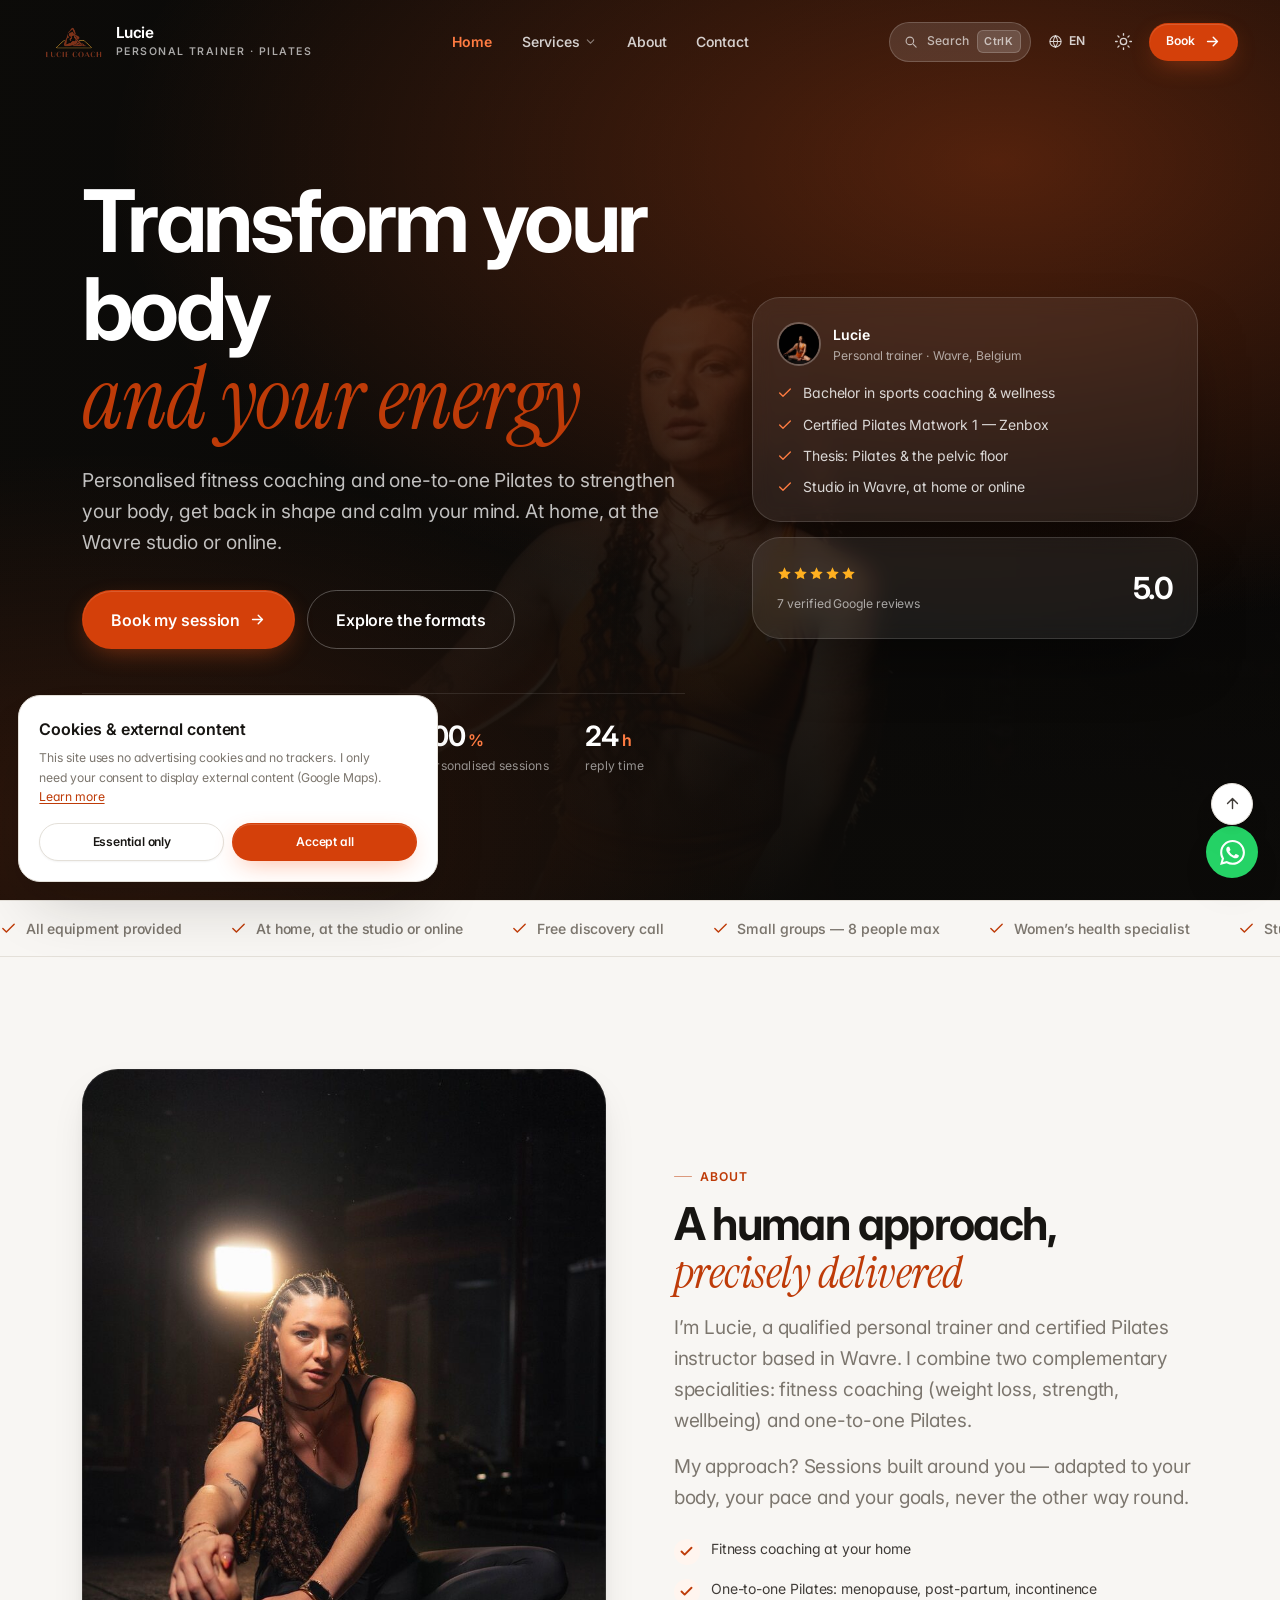
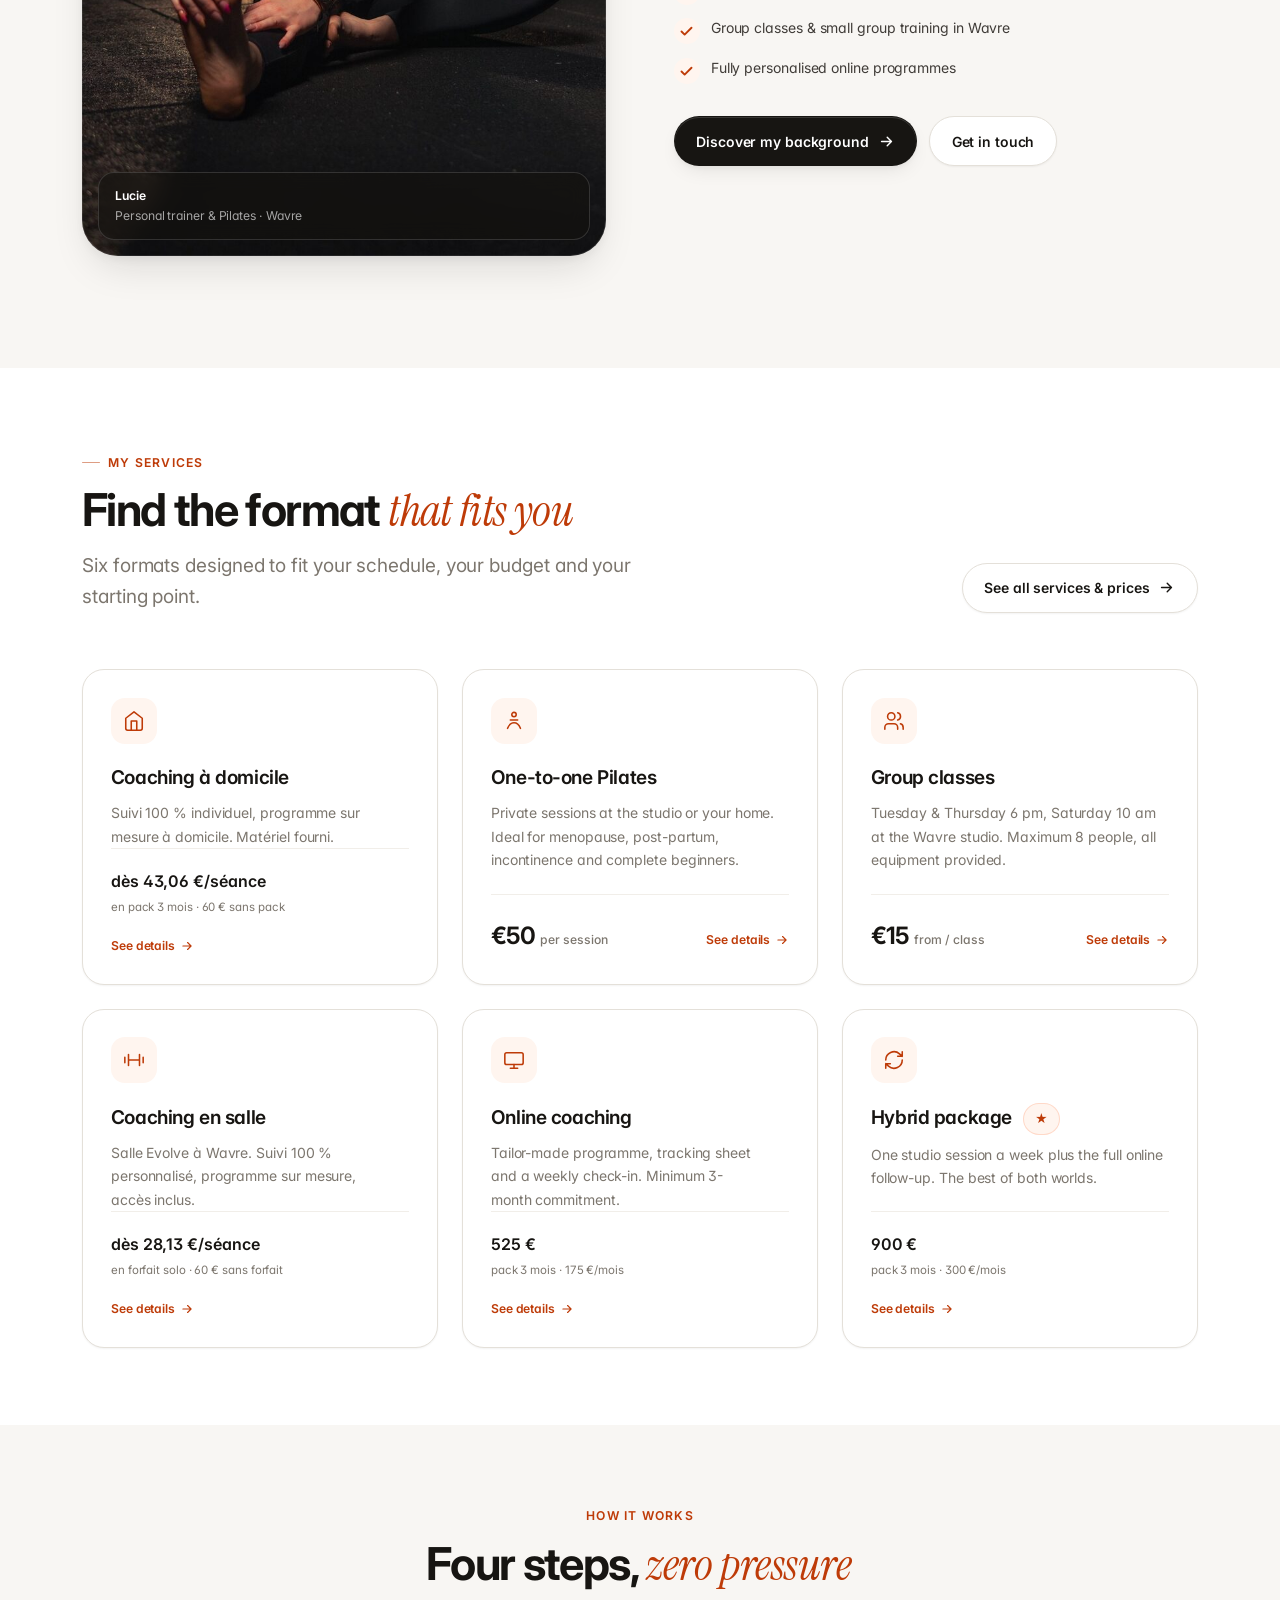
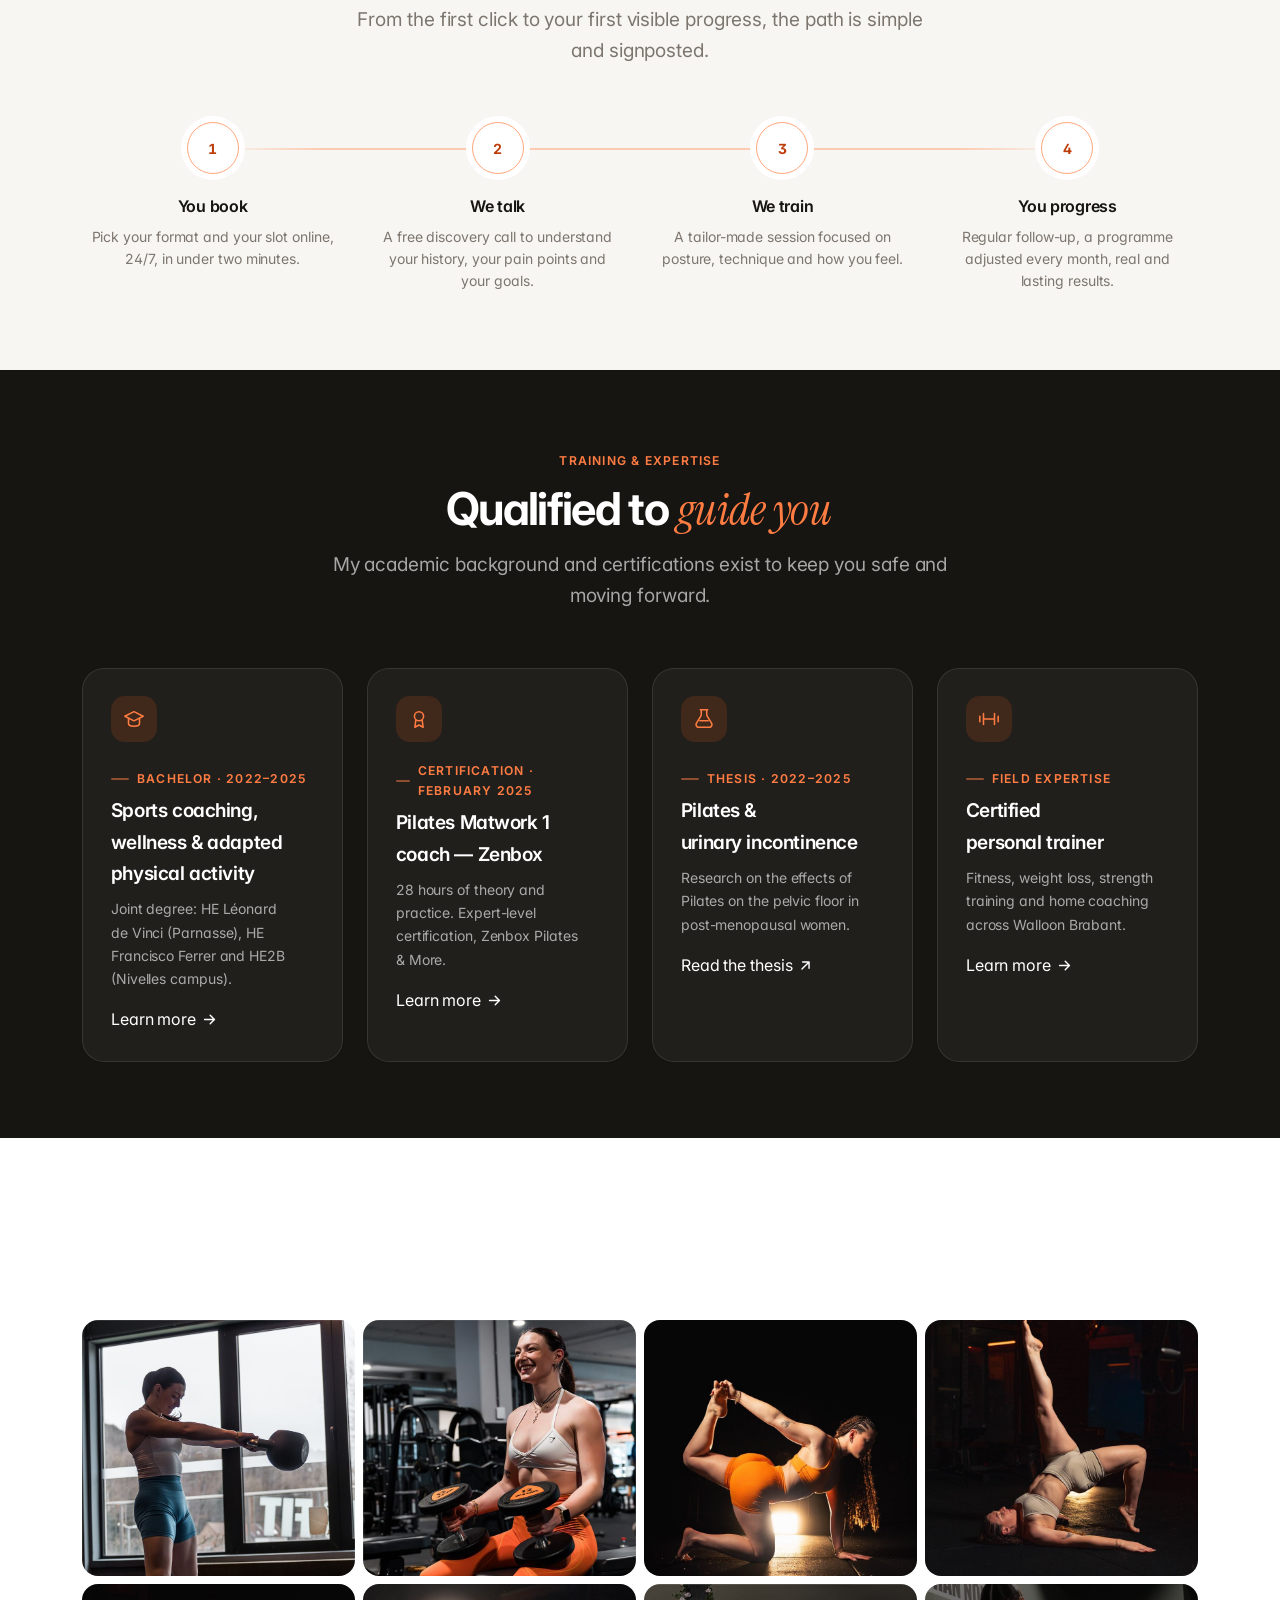
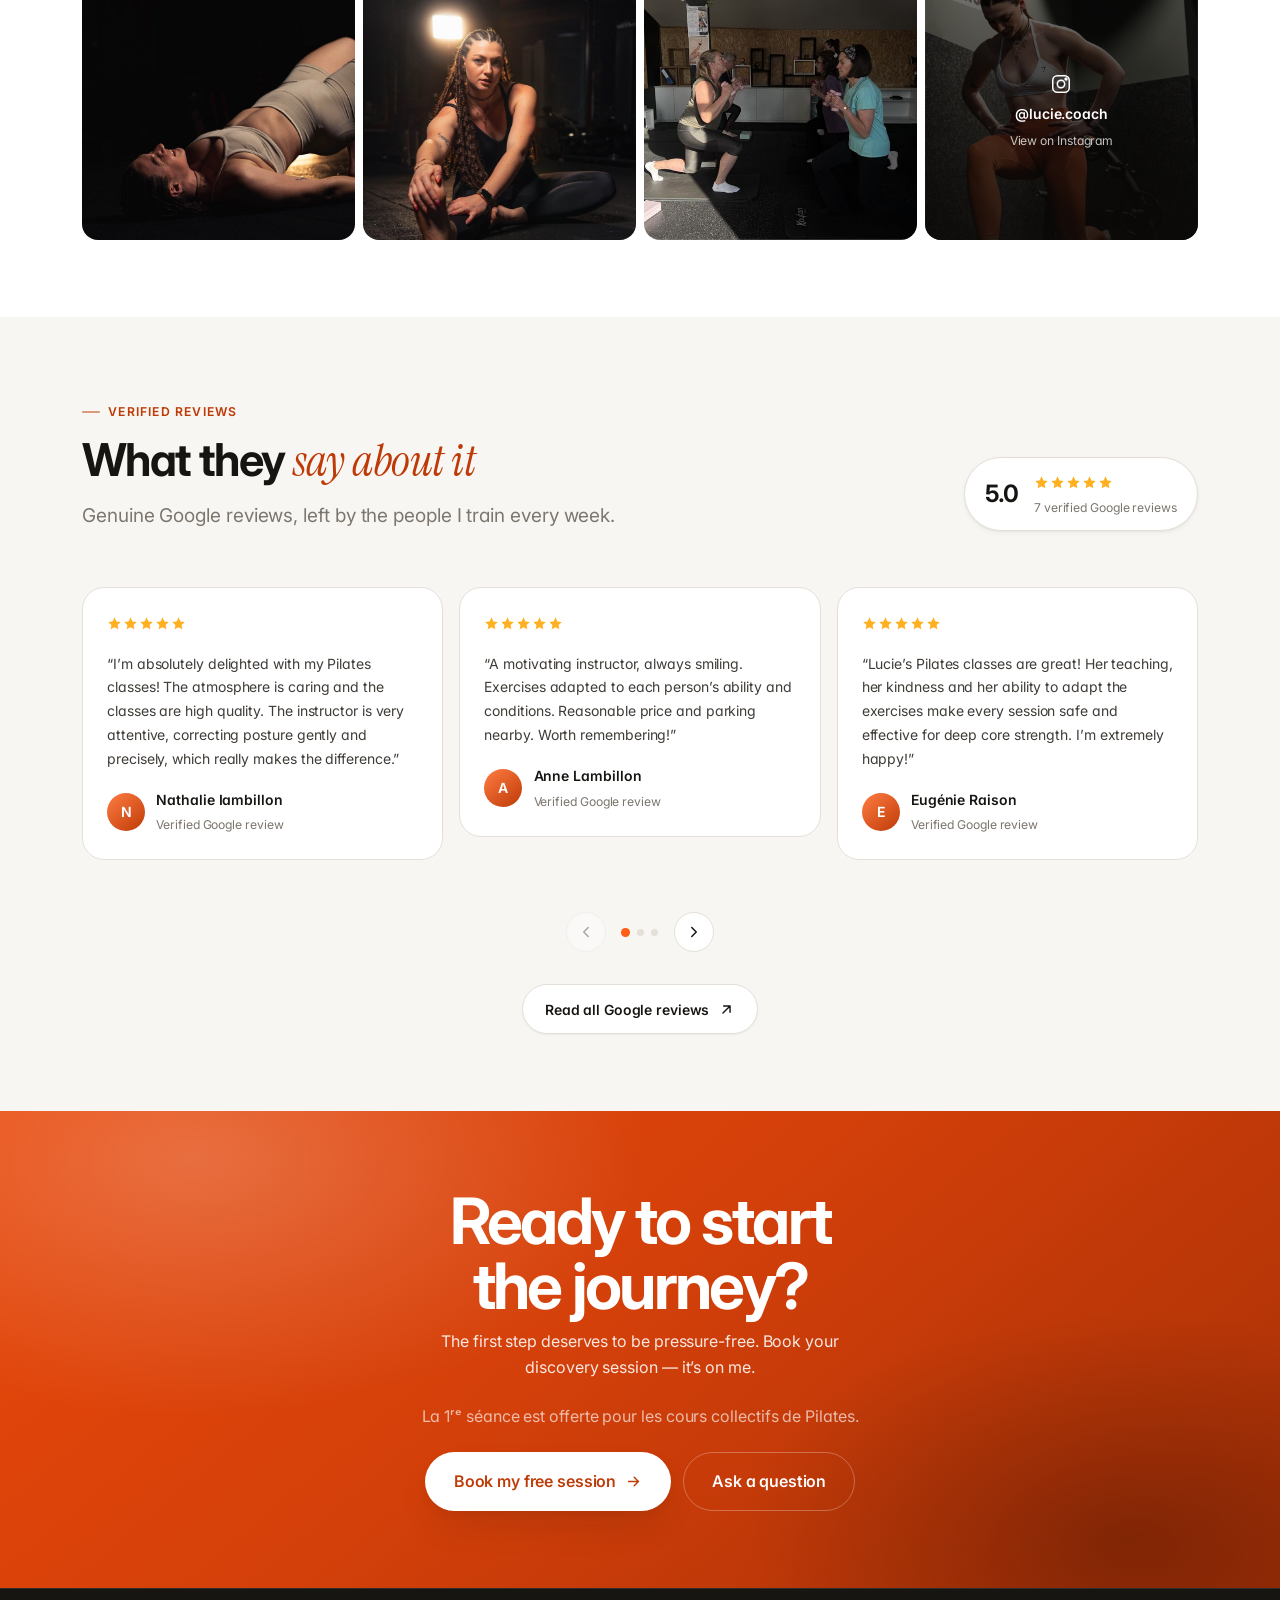
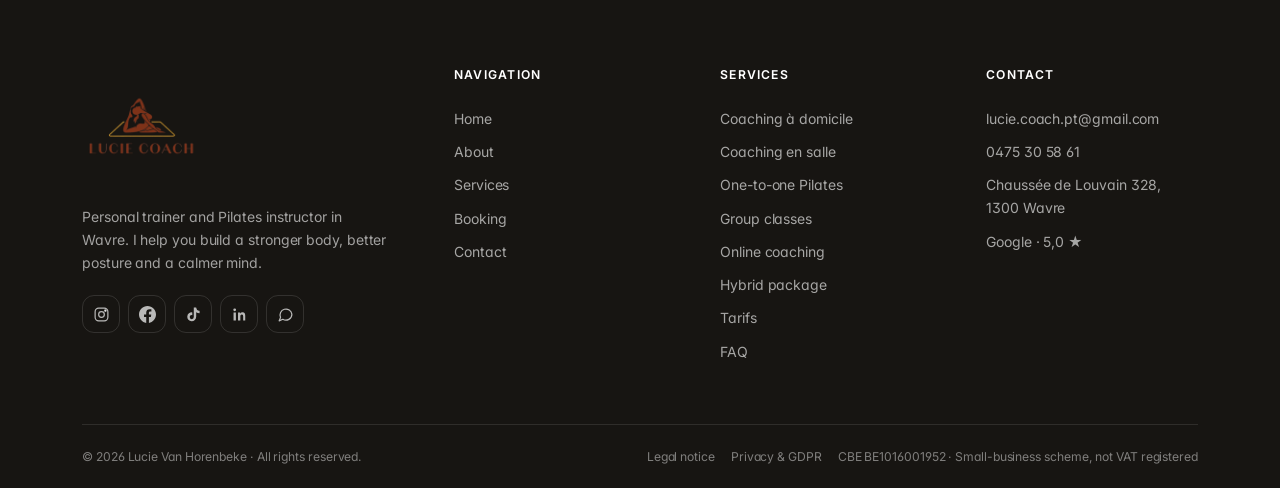
==== commit cb416405: "Add cours collectifs to booking, replace allongee gallery photo Co-Authored-By: Claude Sonnet 4.6 <n" ====
--- a/index.html
+++ b/index.html
@@ -607,7 +607,7 @@
       <figure><img src="img/opt/lucie-halteres-800.jpg" width="800" height="1024" alt="Séance de renforcement avec haltères" loading="lazy" decoding="async" style="object-fit:cover;object-position:50% 0%" /></figure>
       <figure><img src="img/opt/lucie-arc-800.jpg" width="800" height="1067" alt="Pose d'arc en pilates" loading="lazy" decoding="async" style="object-fit:cover;object-position:55% 43%" /></figure>
       <figure><img src="img/opt/lucie-pont-800.jpg" width="800" height="1067" alt="Exercice de pont en salle" loading="lazy" decoding="async" style="object-fit:cover;object-position:65% 55%" /></figure>
-      <figure><img src="img/opt/lucie-allongee-800.jpg" width="800" height="1067" alt="Exercice de mobilité au sol" loading="lazy" decoding="async" style="object-fit:cover;object-position:0% 70%" /></figure>
+      <figure><img src="img/opt/lucie-allongee-800.jpg?v=2" width="800" height="1115" alt="Exercice de mobilité au sol" loading="lazy" decoding="async" style="object-fit:cover;object-position:50% 65%" /></figure>
       <figure><img src="img/opt/lucie-etirement-800.jpg" width="800" height="1067" alt="Séance d'étirement en salle" loading="lazy" decoding="async" style="object-fit:cover;object-position:50% 40%" /></figure>
       <figure><img src="img/opt/lucie-collectif-800.jpg" width="800" height="450" alt="Cours collectif de pilâtes au studio de Wavre" loading="lazy" decoding="async" /></figure>
       <a href="https://www.instagram.com/lucie.coach" target="_blank" rel="noopener">
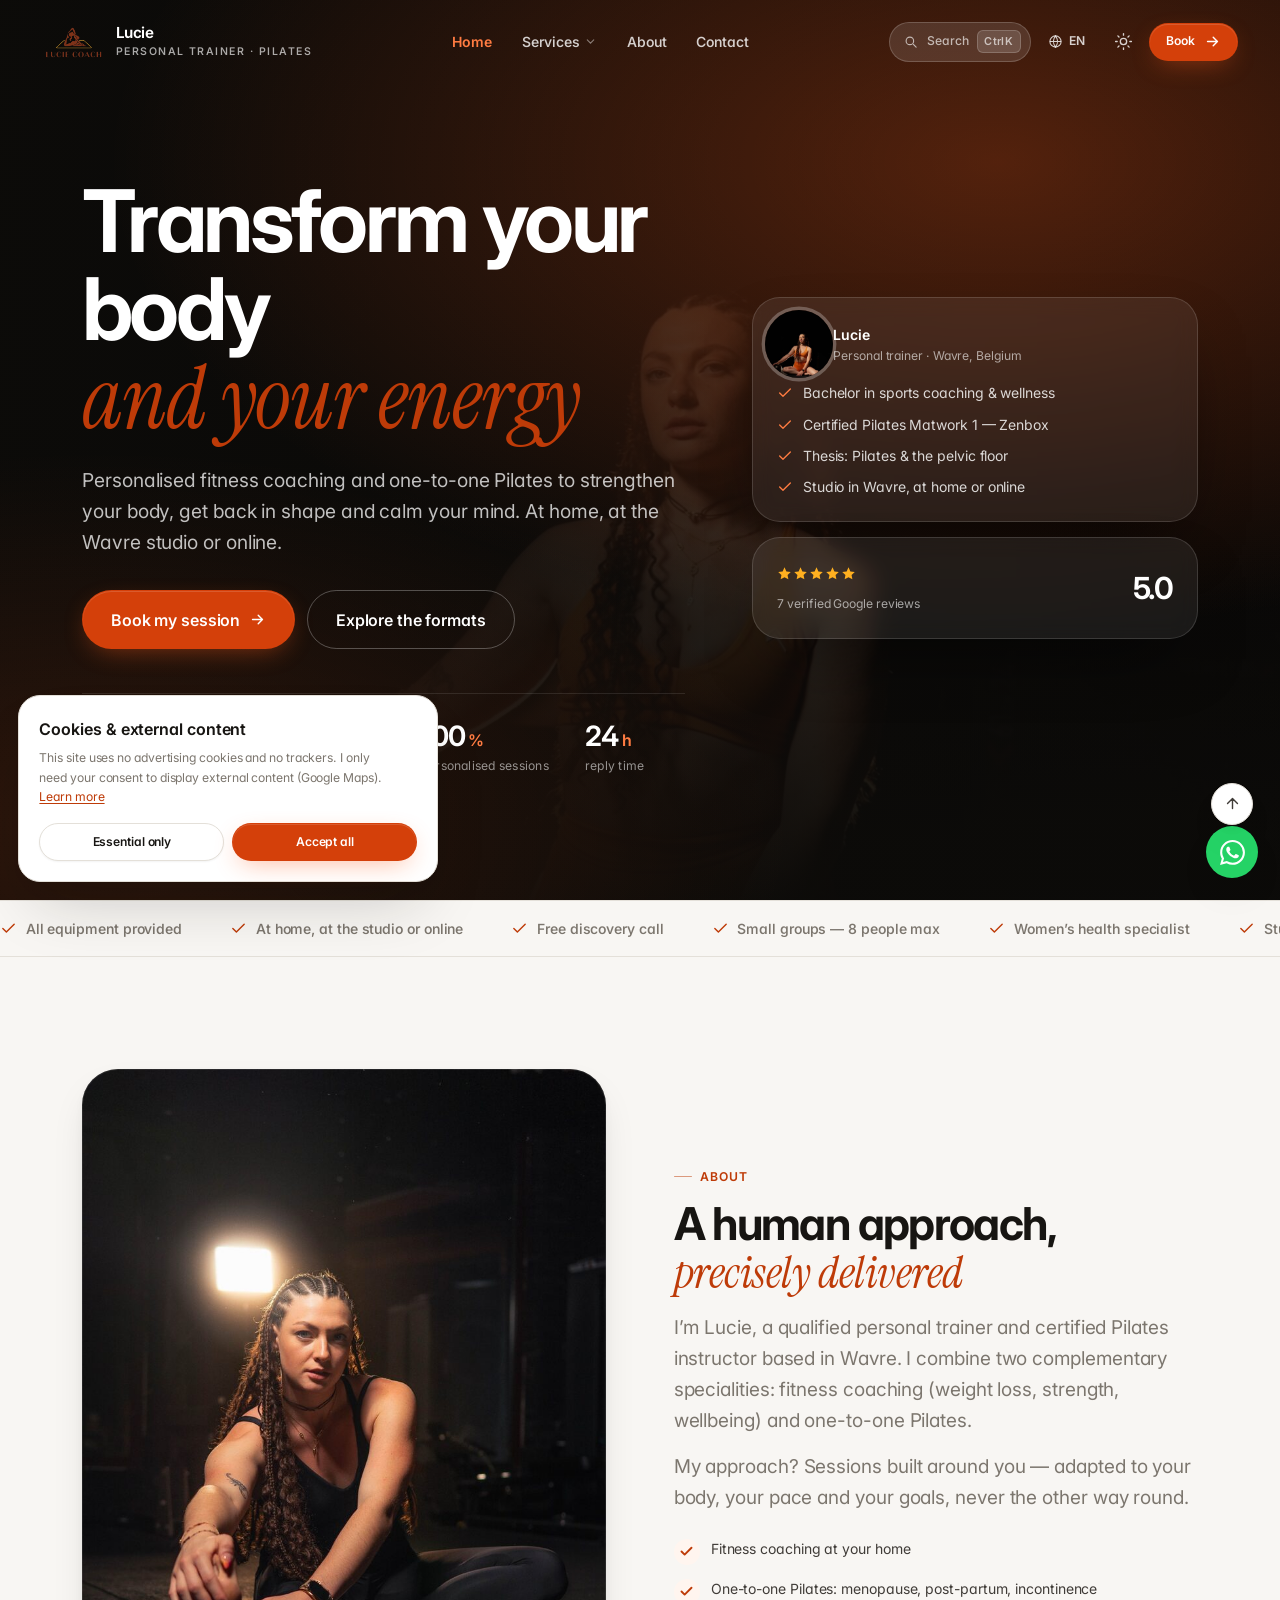
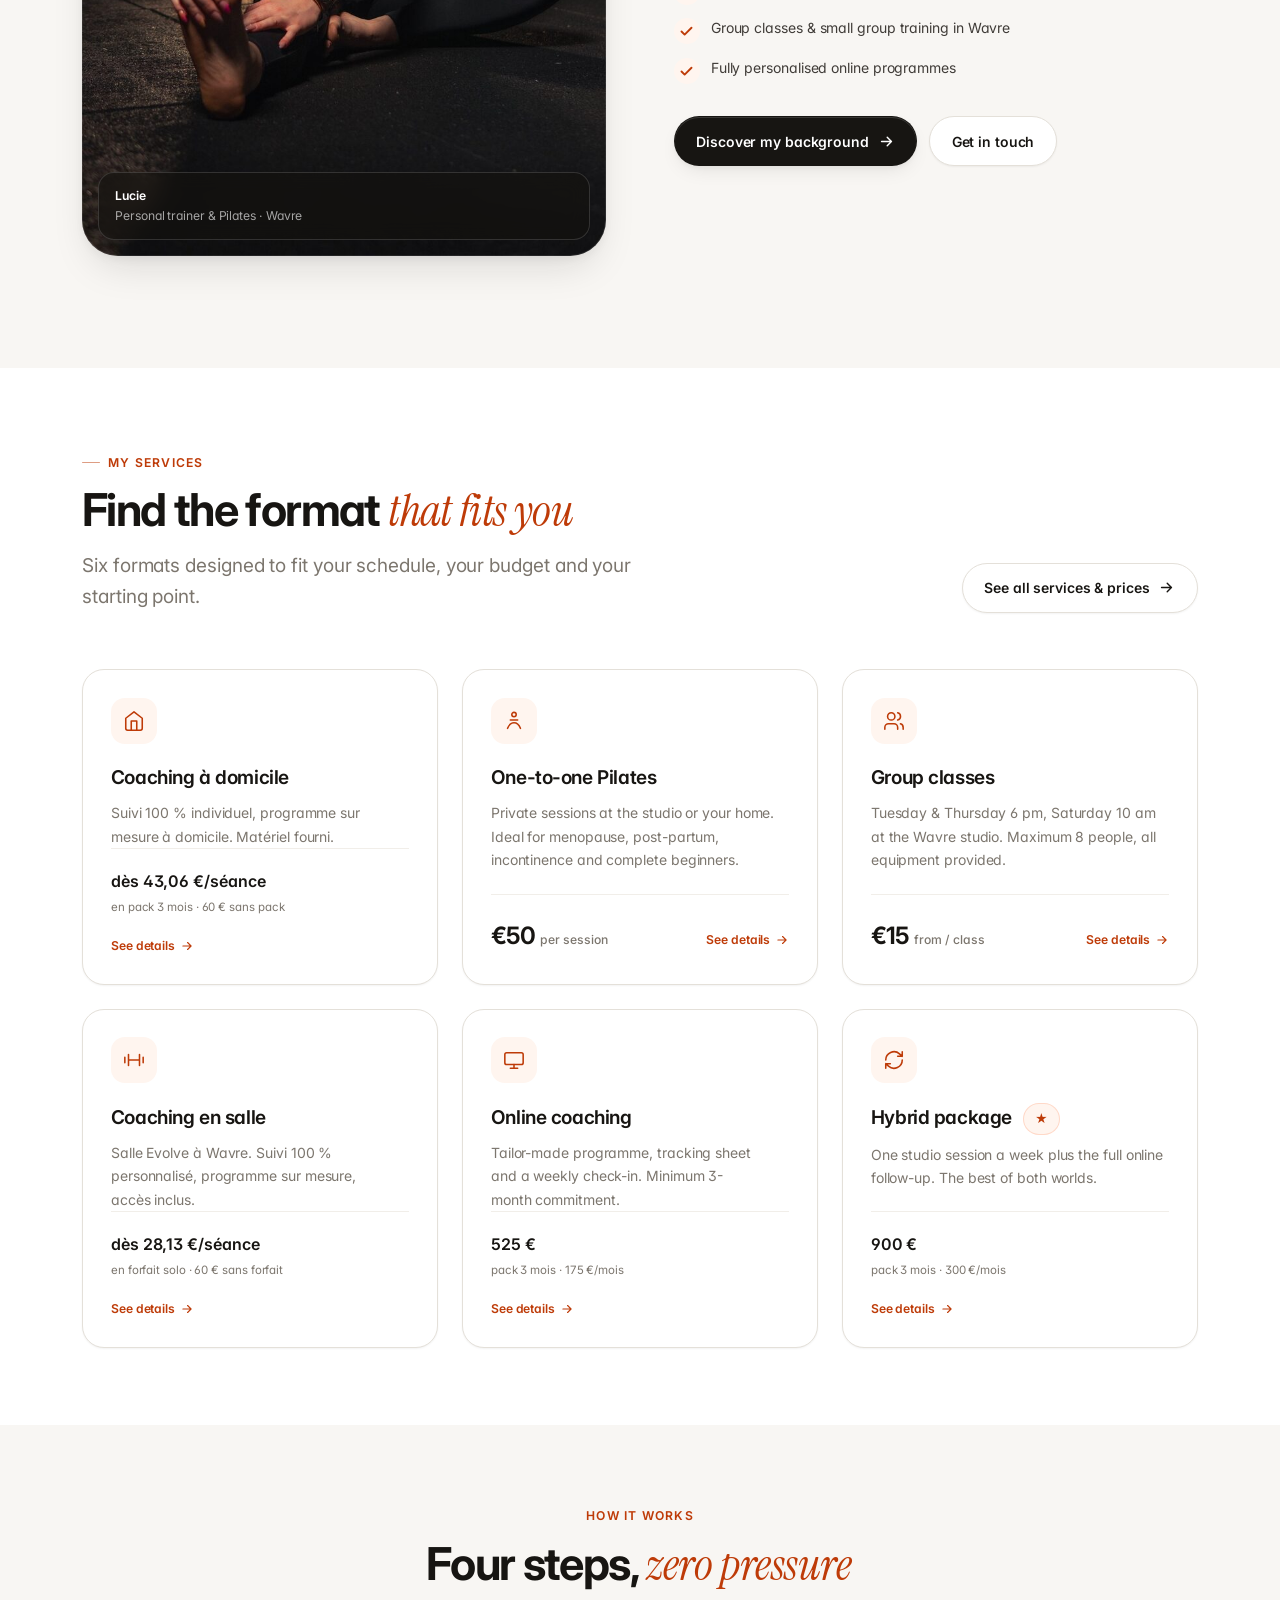
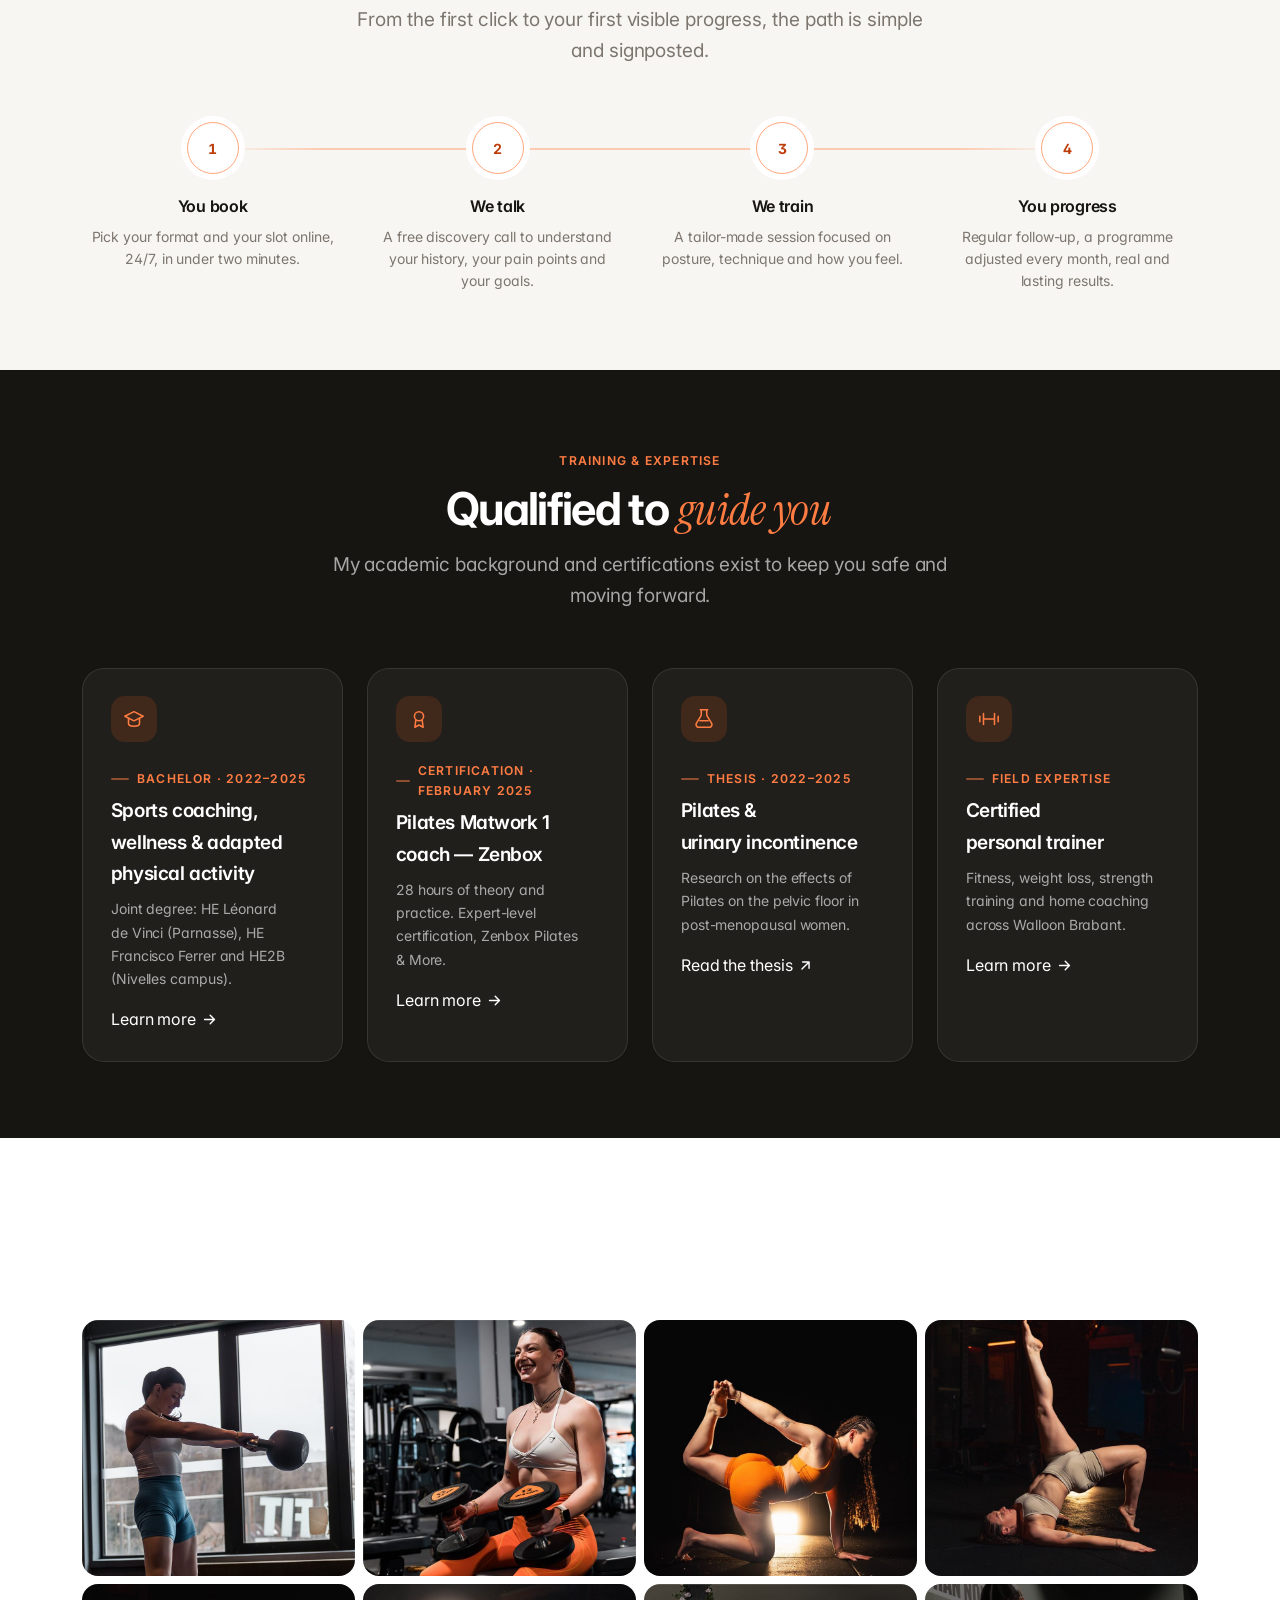
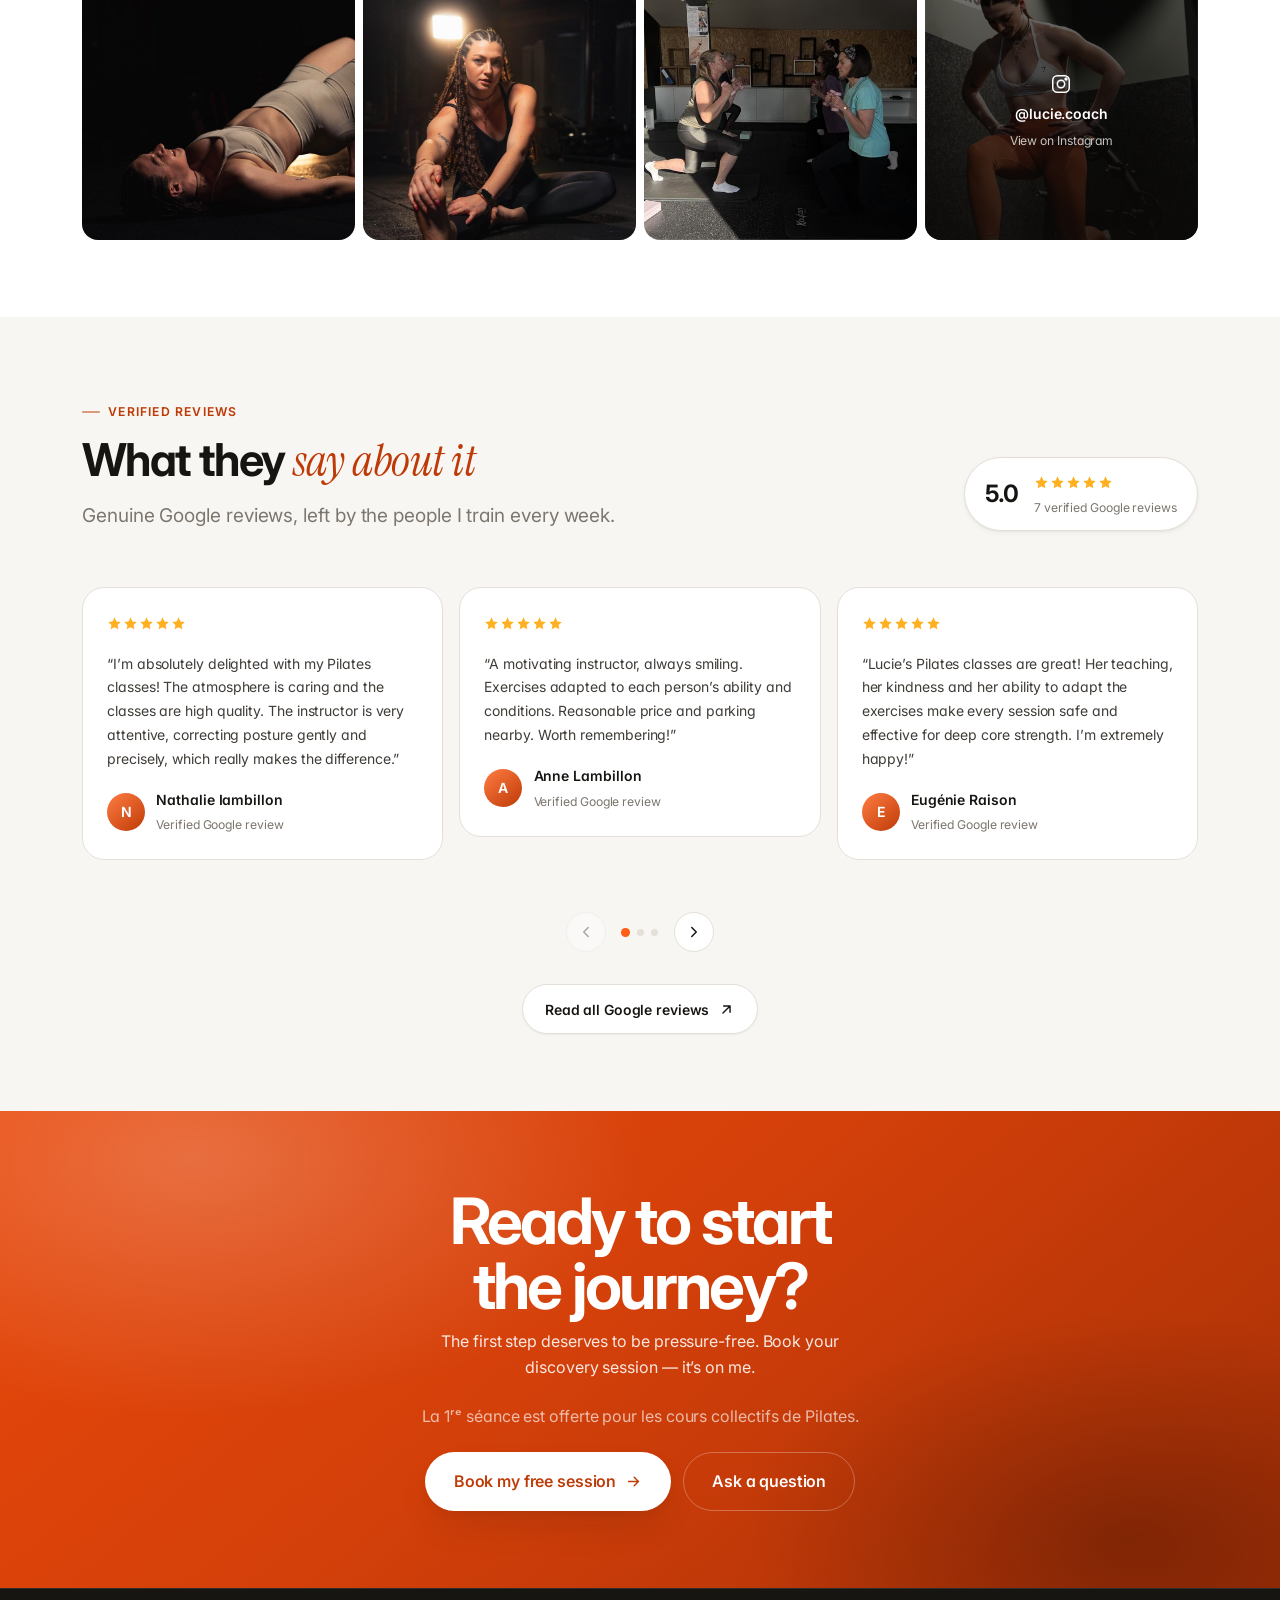
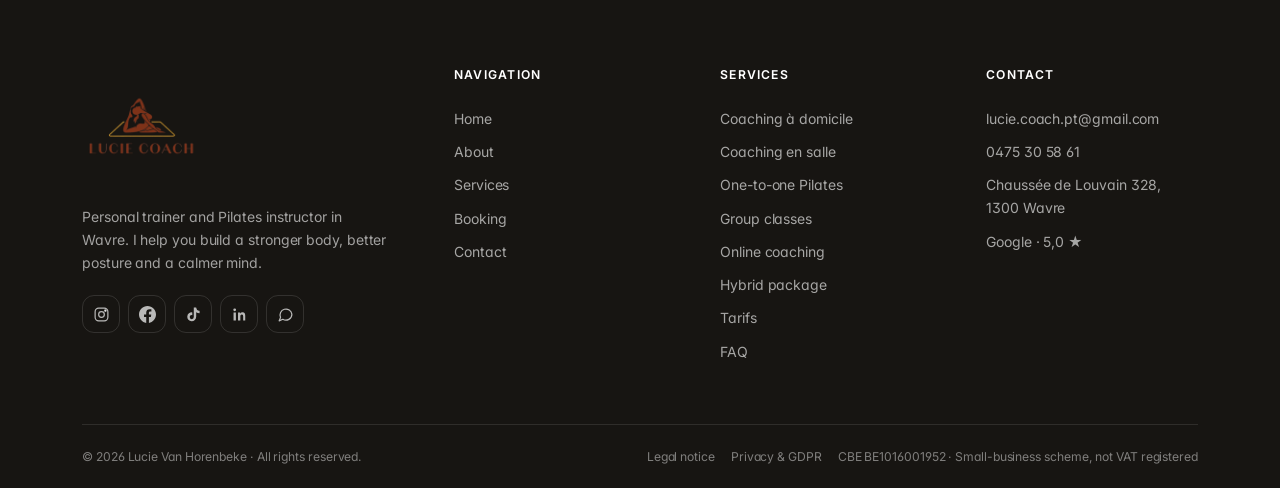
==== commit 14d068d6: "Zoom hero avatar, make services photos landscape on mobile Co-Authored-By: Claude Sonnet 4.6 <norepl" ====
--- a/index.html
+++ b/index.html
@@ -38,7 +38,7 @@
 <link rel="preconnect" href="https://fonts.gstatic.com" crossorigin />
 <link rel="preload" as="image" fetchpriority="high" href="img/opt/lucie-assise-1600.jpg?v=2" />
 <link href="https://fonts.googleapis.com/css2?family=Inter:wght@400..800&family=Instrument+Serif:ital@1&display=swap" rel="stylesheet" />
-<link rel="stylesheet" href="style.css?v=44" />
+<link rel="stylesheet" href="style.css?v=45" />
 
 <script>try{var m=JSON.parse(localStorage.getItem("lvh.theme")||'"system"');if(m!=="system")document.documentElement.setAttribute("data-theme",m);}catch(e){}</script>
 <script type="speculationrules">
@@ -320,7 +320,7 @@
     <div class="hero-aside animate-up" style="animation-delay:.3s">
       <div class="hero-card">
         <div class="hero-card-head">
-          <img class="avatar" src="img/opt/lucie-assise-400.jpg?v=2" alt="" width="44" height="44" loading="lazy" decoding="async" style="object-fit:cover;object-position:50% 35%" />
+          <img class="avatar" src="img/opt/lucie-assise-400.jpg?v=2" alt="" width="44" height="44" loading="lazy" decoding="async" style="object-fit:cover;object-position:50% 28%;transform:scale(1.7)" />
           <div>
             <div class="hero-card-name">Lucie</div>
             <div class="hero-card-role" data-i18n="hero.cardRole">Coach sportif · Wavre, Belgique</div>
--- a/style.css
+++ b/style.css
@@ -2621,6 +2621,9 @@
   .split--reverse > *:first-child { order: 0; }
   /* Smaller photo frames on mobile */
   .svc .media-frame--wide { aspect-ratio: 5 / 2; }
+  /* services.html: override inline aspect-ratio 3/4 to landscape */
+  .svc .media-frame { aspect-ratio: 5 / 2 !important; }
+  .svc-photos-pair .media-frame { aspect-ratio: 1 / 1 !important; }
   .hero-trust { gap: 1.25rem 1.75rem; }
   .cta-band .row { flex-direction: column; align-items: stretch; }
   .cta-band .btn { width: 100%; }
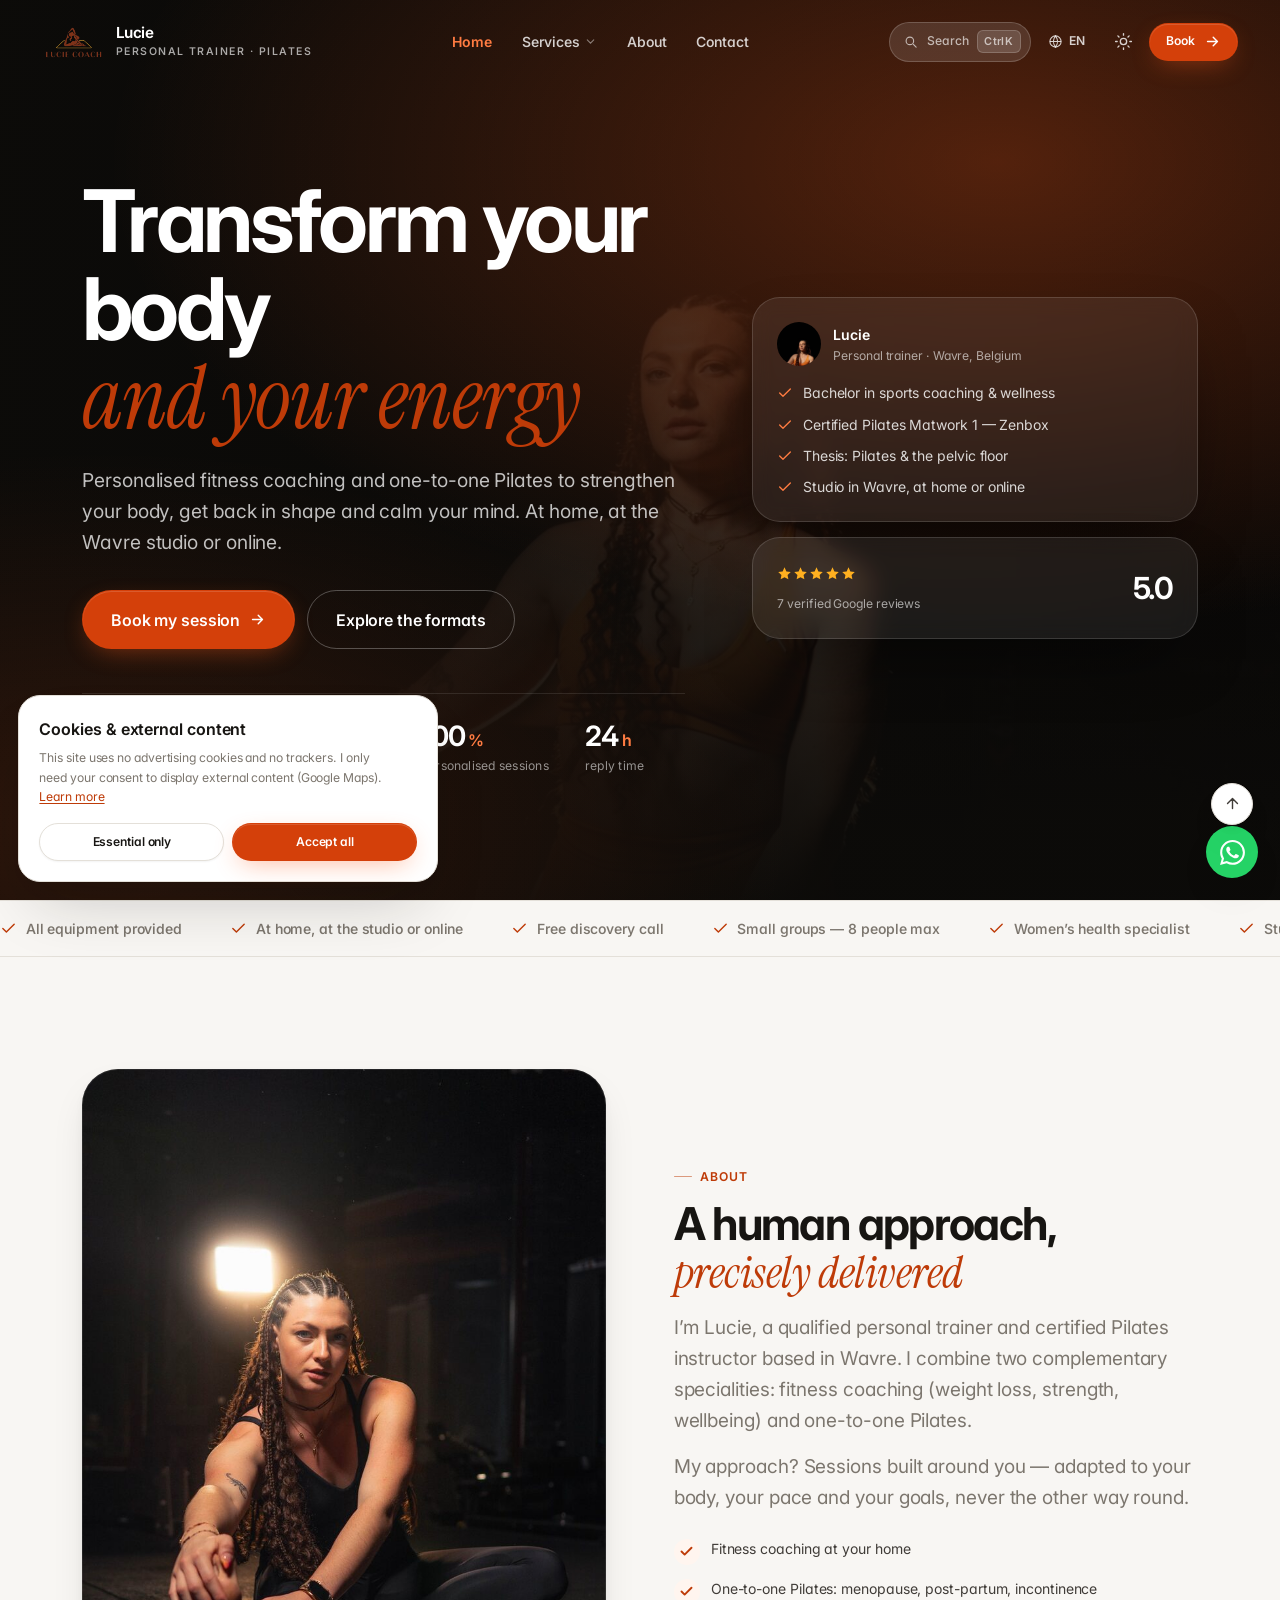
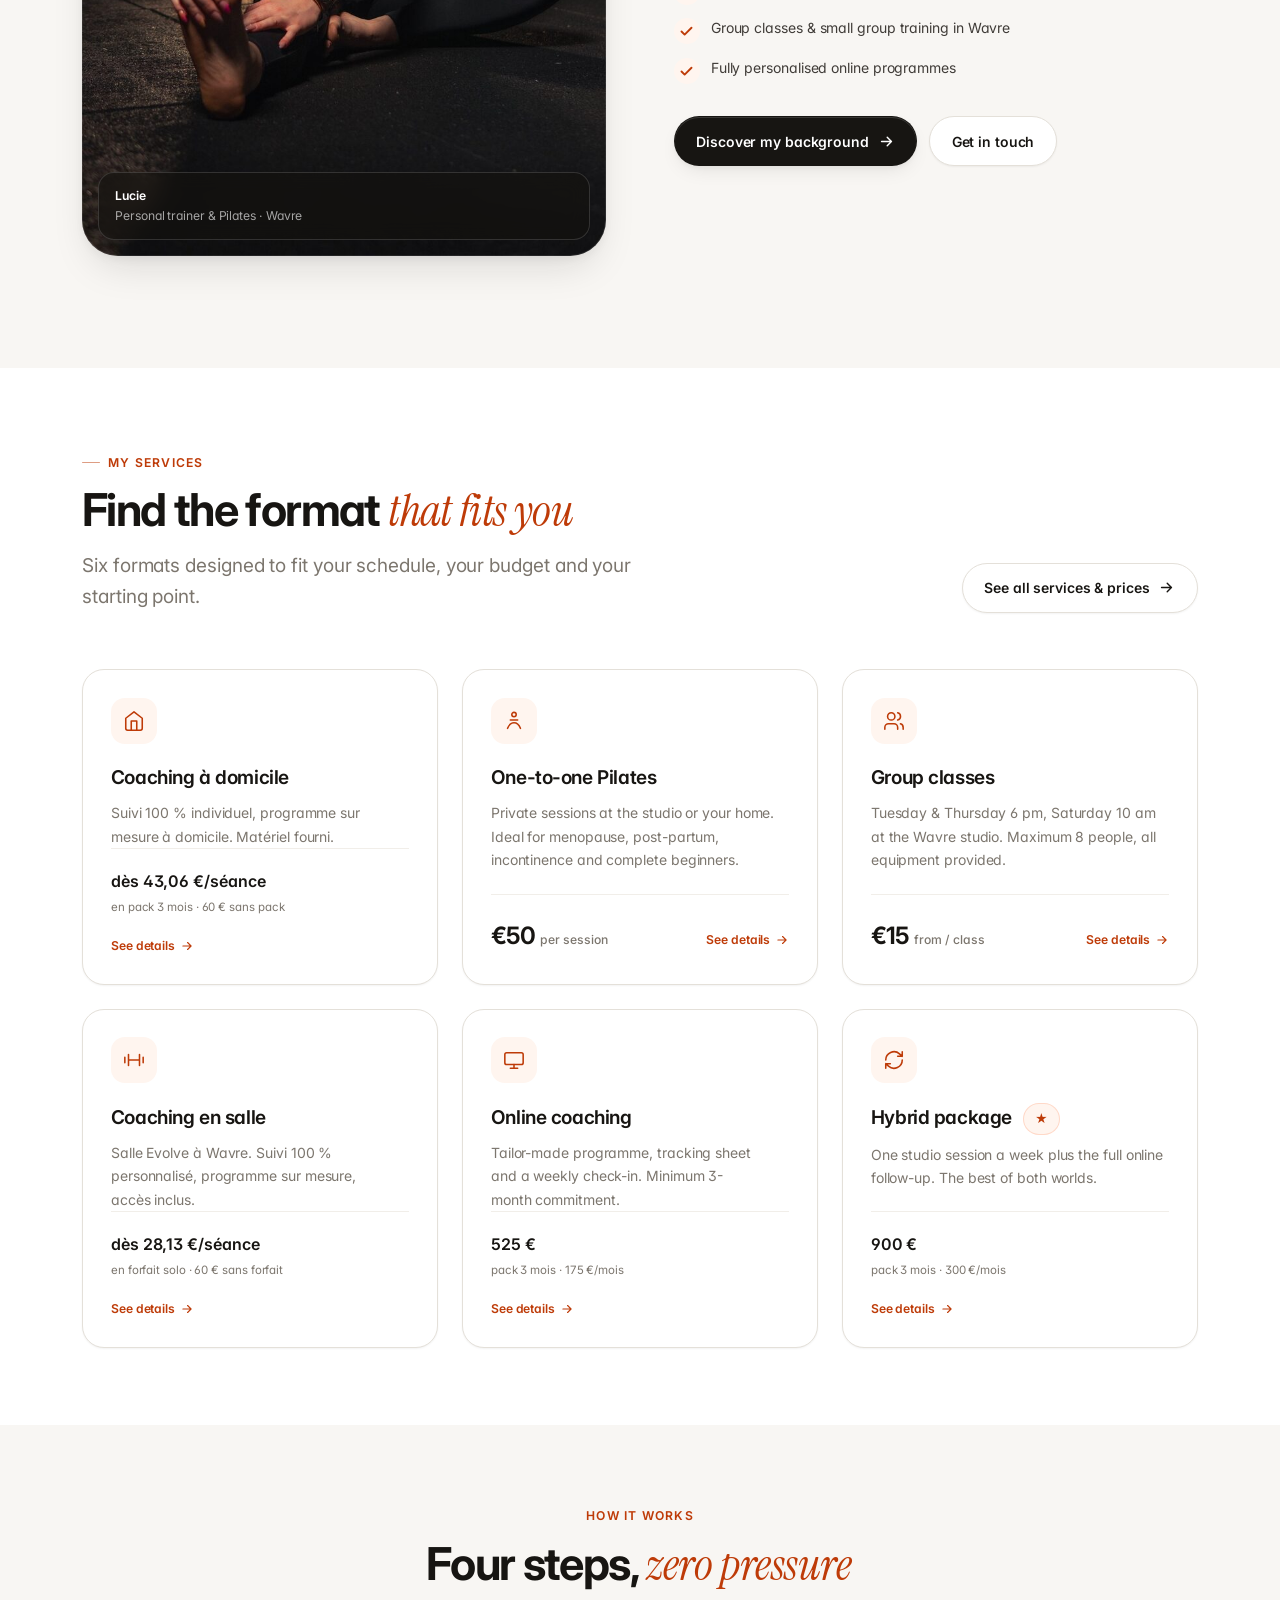
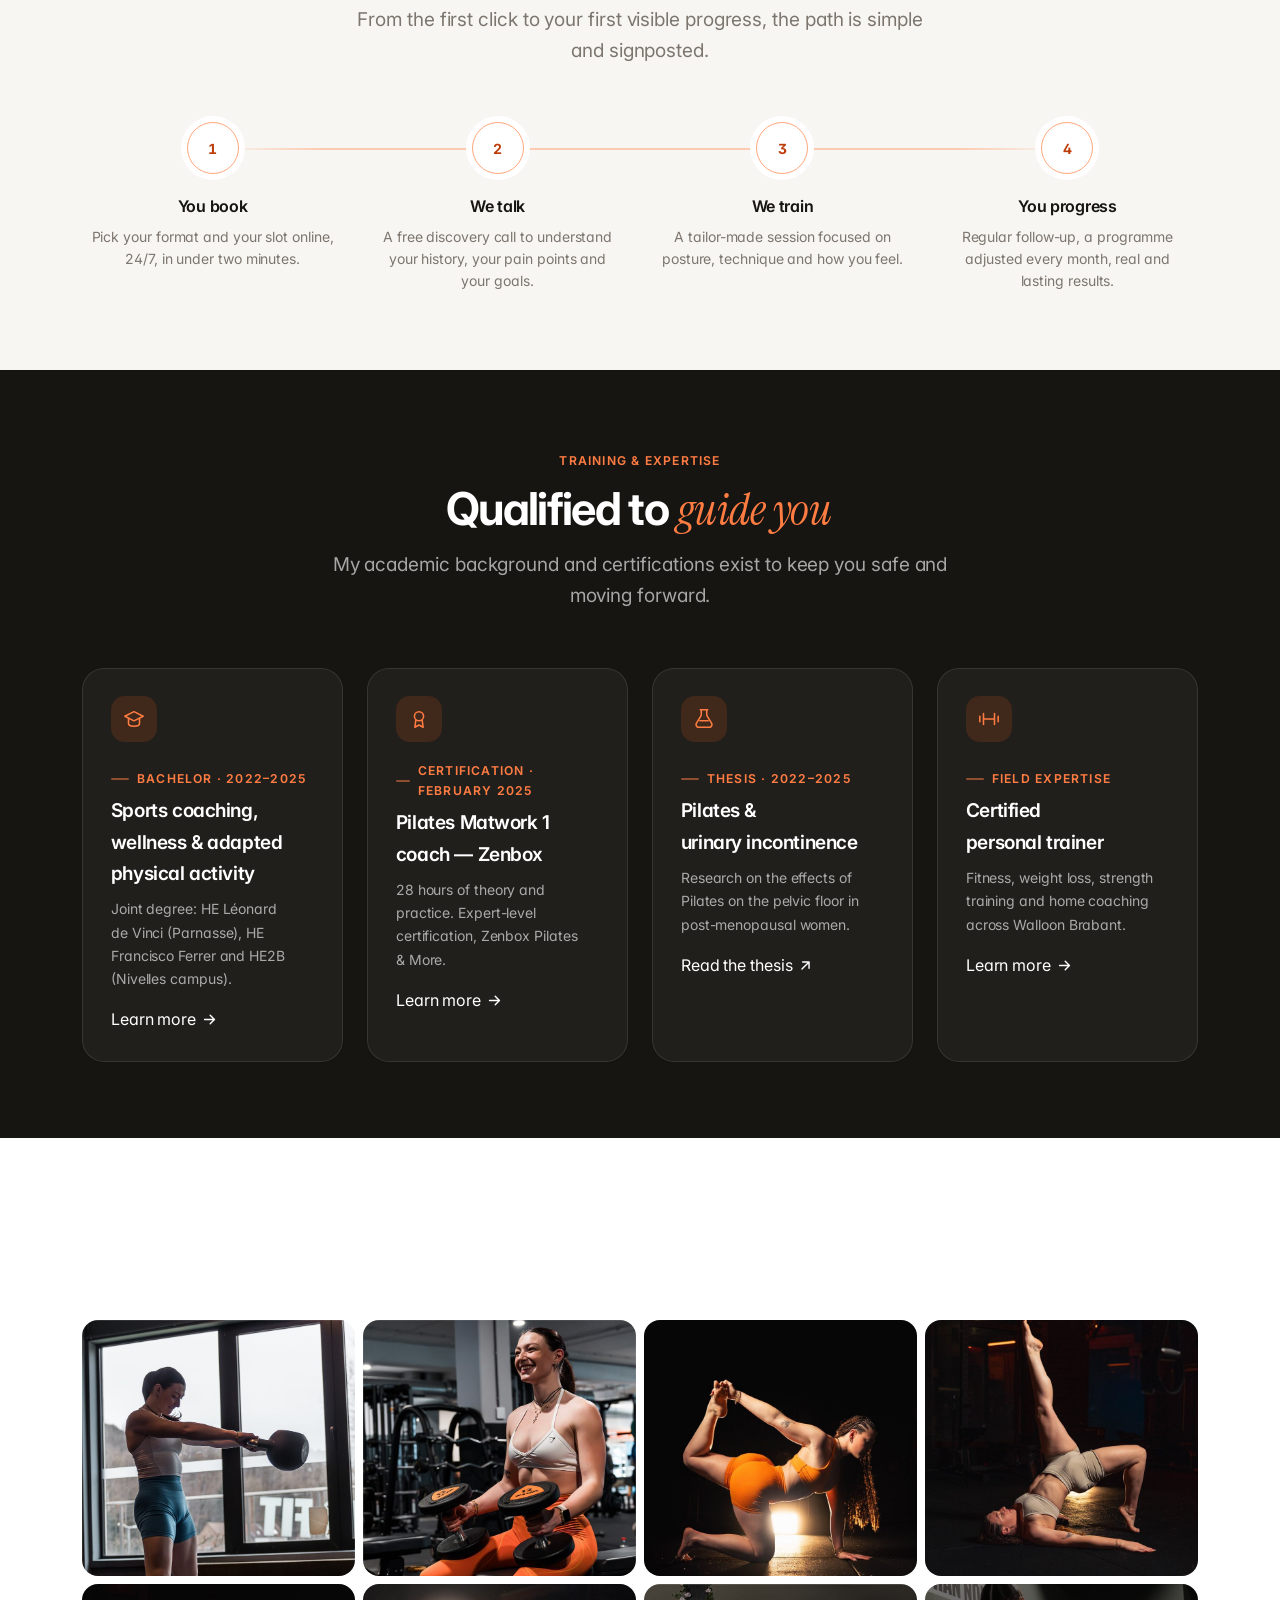
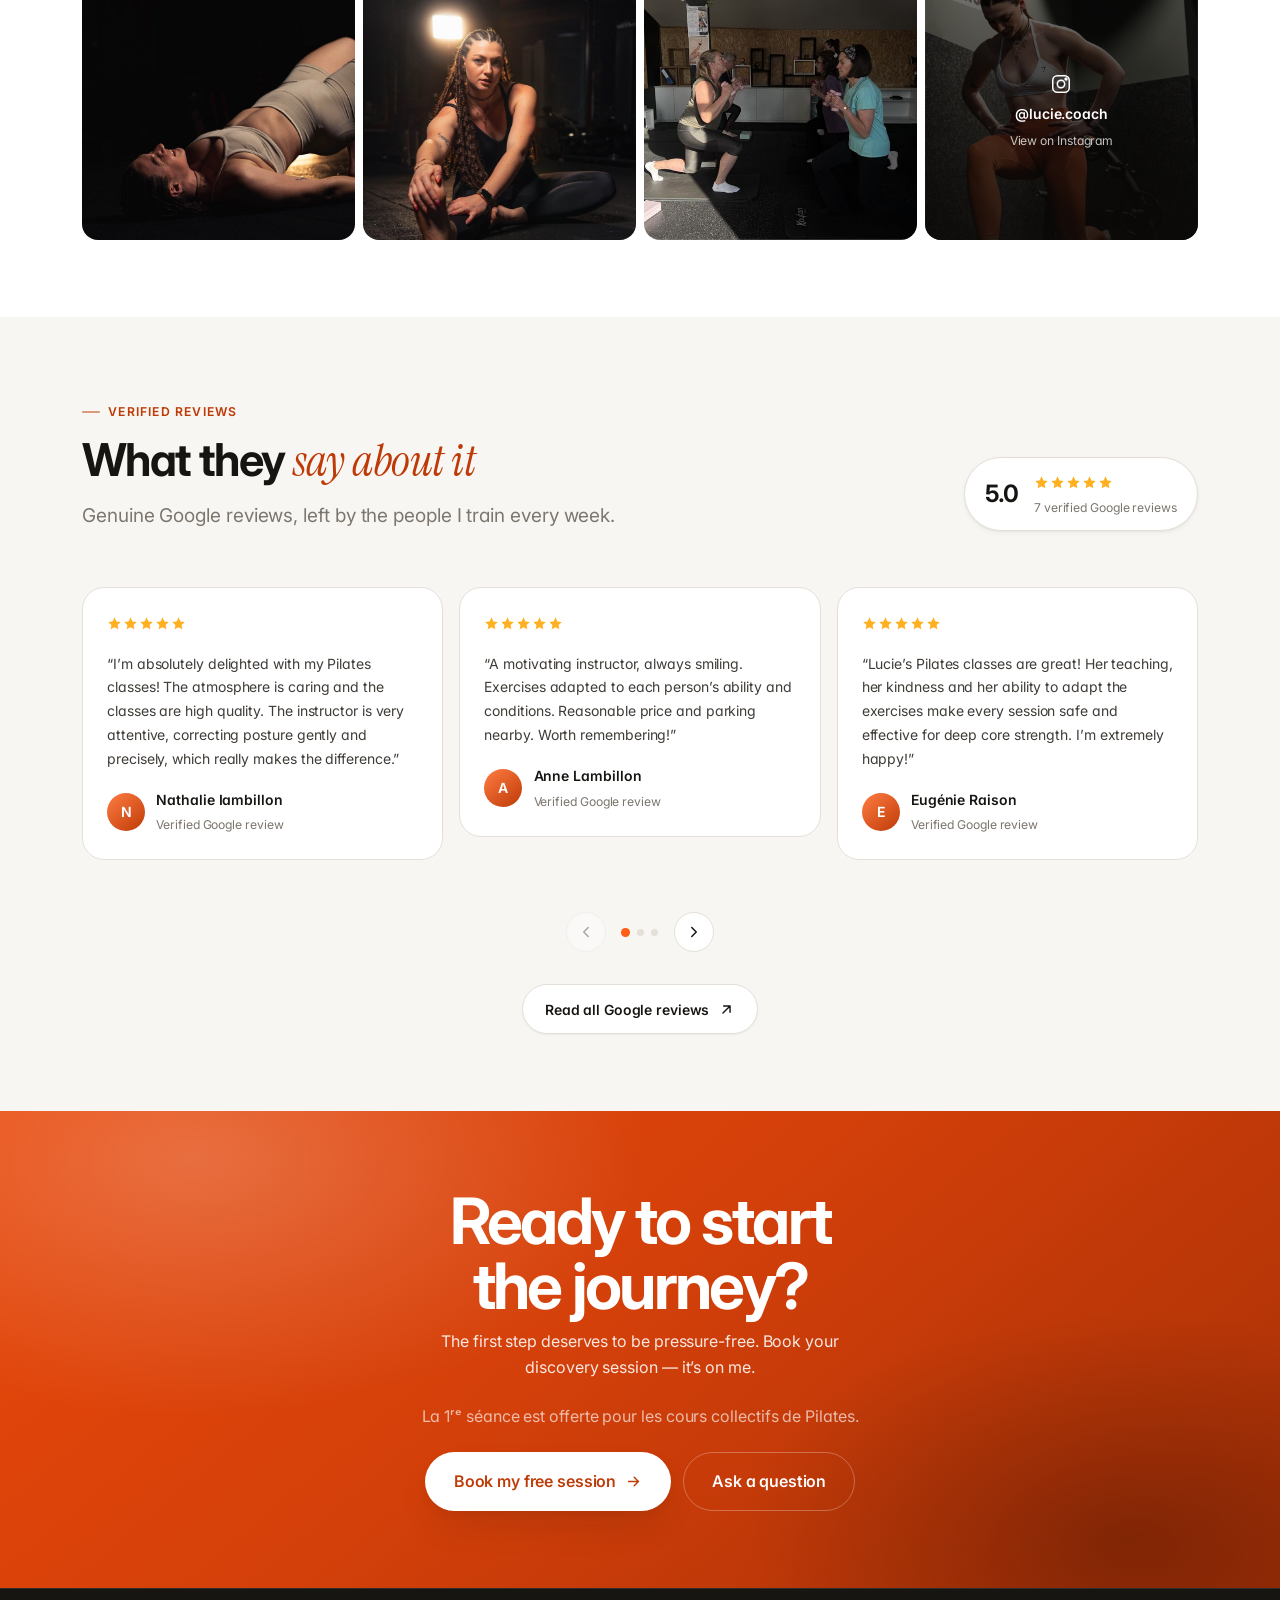
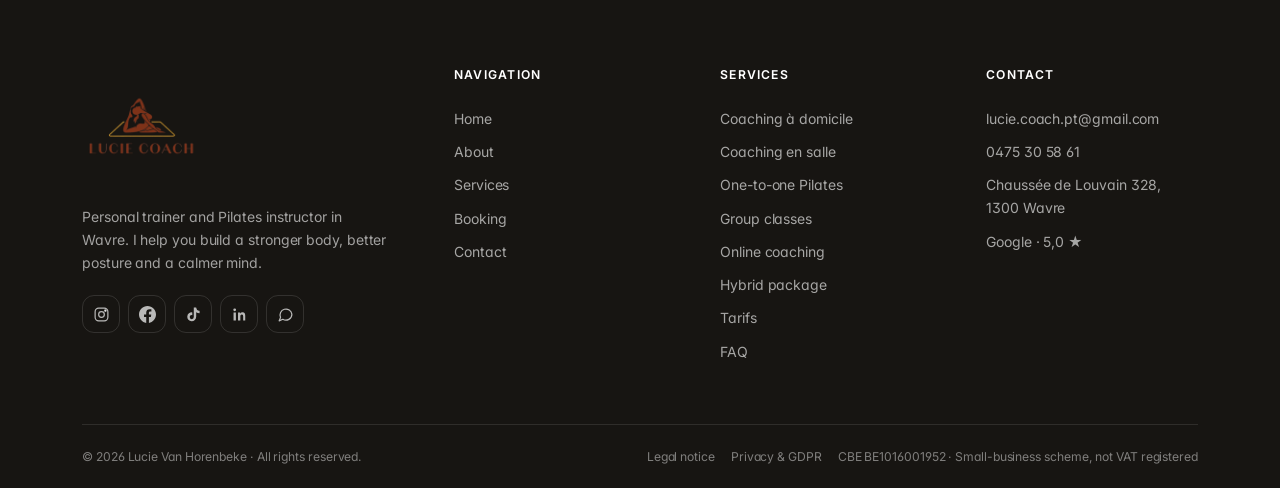
==== commit 020adb4a: "Fix avatar zoom inside circle, make services mobile photos 3/2 landscape Co-Authored-By: Claude Sonn" ====
--- a/index.html
+++ b/index.html
@@ -38,7 +38,7 @@
 <link rel="preconnect" href="https://fonts.gstatic.com" crossorigin />
 <link rel="preload" as="image" fetchpriority="high" href="img/opt/lucie-assise-1600.jpg?v=2" />
 <link href="https://fonts.googleapis.com/css2?family=Inter:wght@400..800&family=Instrument+Serif:ital@1&display=swap" rel="stylesheet" />
-<link rel="stylesheet" href="style.css?v=45" />
+<link rel="stylesheet" href="style.css?v=46" />
 
 <script>try{var m=JSON.parse(localStorage.getItem("lvh.theme")||'"system"');if(m!=="system")document.documentElement.setAttribute("data-theme",m);}catch(e){}</script>
 <script type="speculationrules">
@@ -320,7 +320,9 @@
     <div class="hero-aside animate-up" style="animation-delay:.3s">
       <div class="hero-card">
         <div class="hero-card-head">
-          <img class="avatar" src="img/opt/lucie-assise-400.jpg?v=2" alt="" width="44" height="44" loading="lazy" decoding="async" style="object-fit:cover;object-position:50% 28%;transform:scale(1.7)" />
+          <span style="display:inline-flex;width:44px;height:44px;border-radius:50%;overflow:hidden;flex-shrink:0">
+            <img src="img/opt/lucie-assise-400.jpg?v=2" alt="" width="44" height="44" loading="lazy" decoding="async" style="width:44px;height:44px;object-fit:cover;object-position:50% 28%;transform:scale(1.8);transform-origin:50% 28%;border-radius:0" />
+          </span>
           <div>
             <div class="hero-card-name">Lucie</div>
             <div class="hero-card-role" data-i18n="hero.cardRole">Coach sportif · Wavre, Belgique</div>
--- a/style.css
+++ b/style.css
@@ -2622,7 +2622,7 @@
   /* Smaller photo frames on mobile */
   .svc .media-frame--wide { aspect-ratio: 5 / 2; }
   /* services.html: override inline aspect-ratio 3/4 to landscape */
-  .svc .media-frame { aspect-ratio: 5 / 2 !important; }
+  .svc .media-frame { aspect-ratio: 3 / 2 !important; }
   .svc-photos-pair .media-frame { aspect-ratio: 1 / 1 !important; }
   .hero-trust { gap: 1.25rem 1.75rem; }
   .cta-band .row { flex-direction: column; align-items: stretch; }
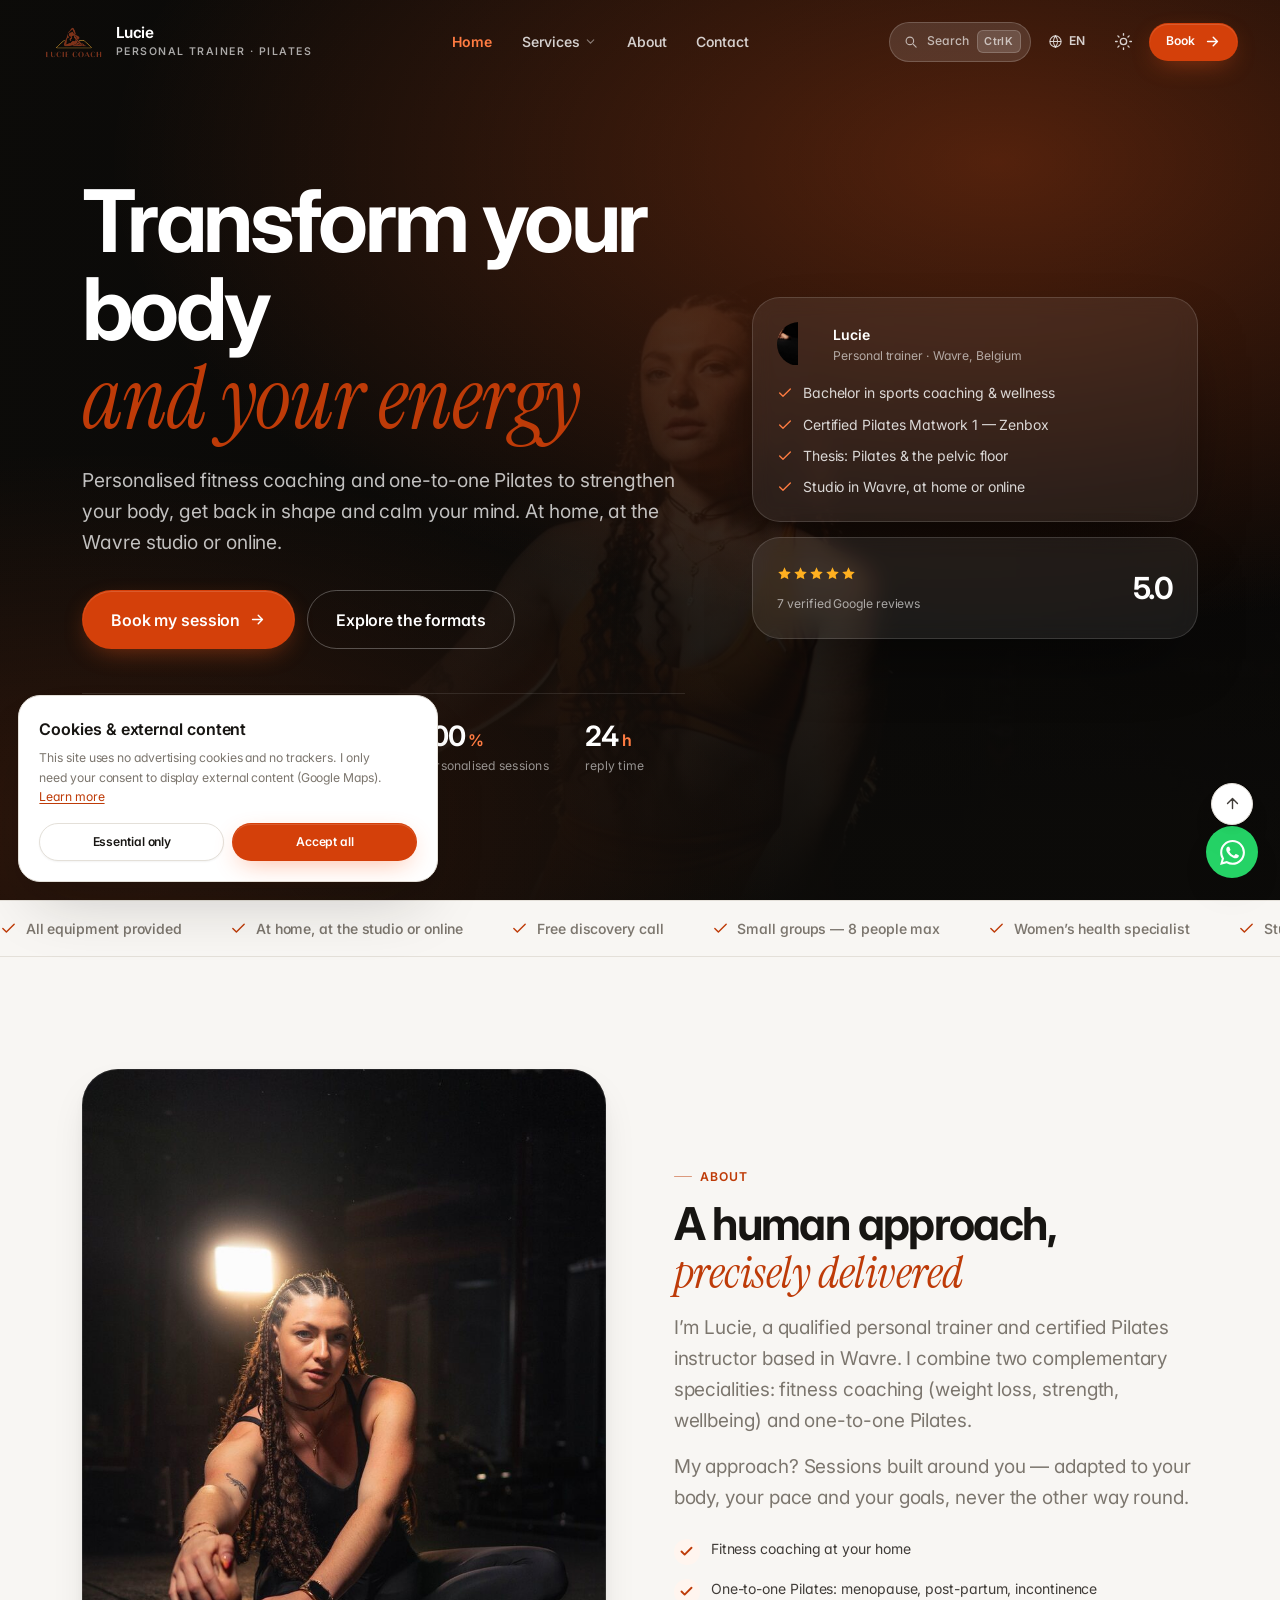
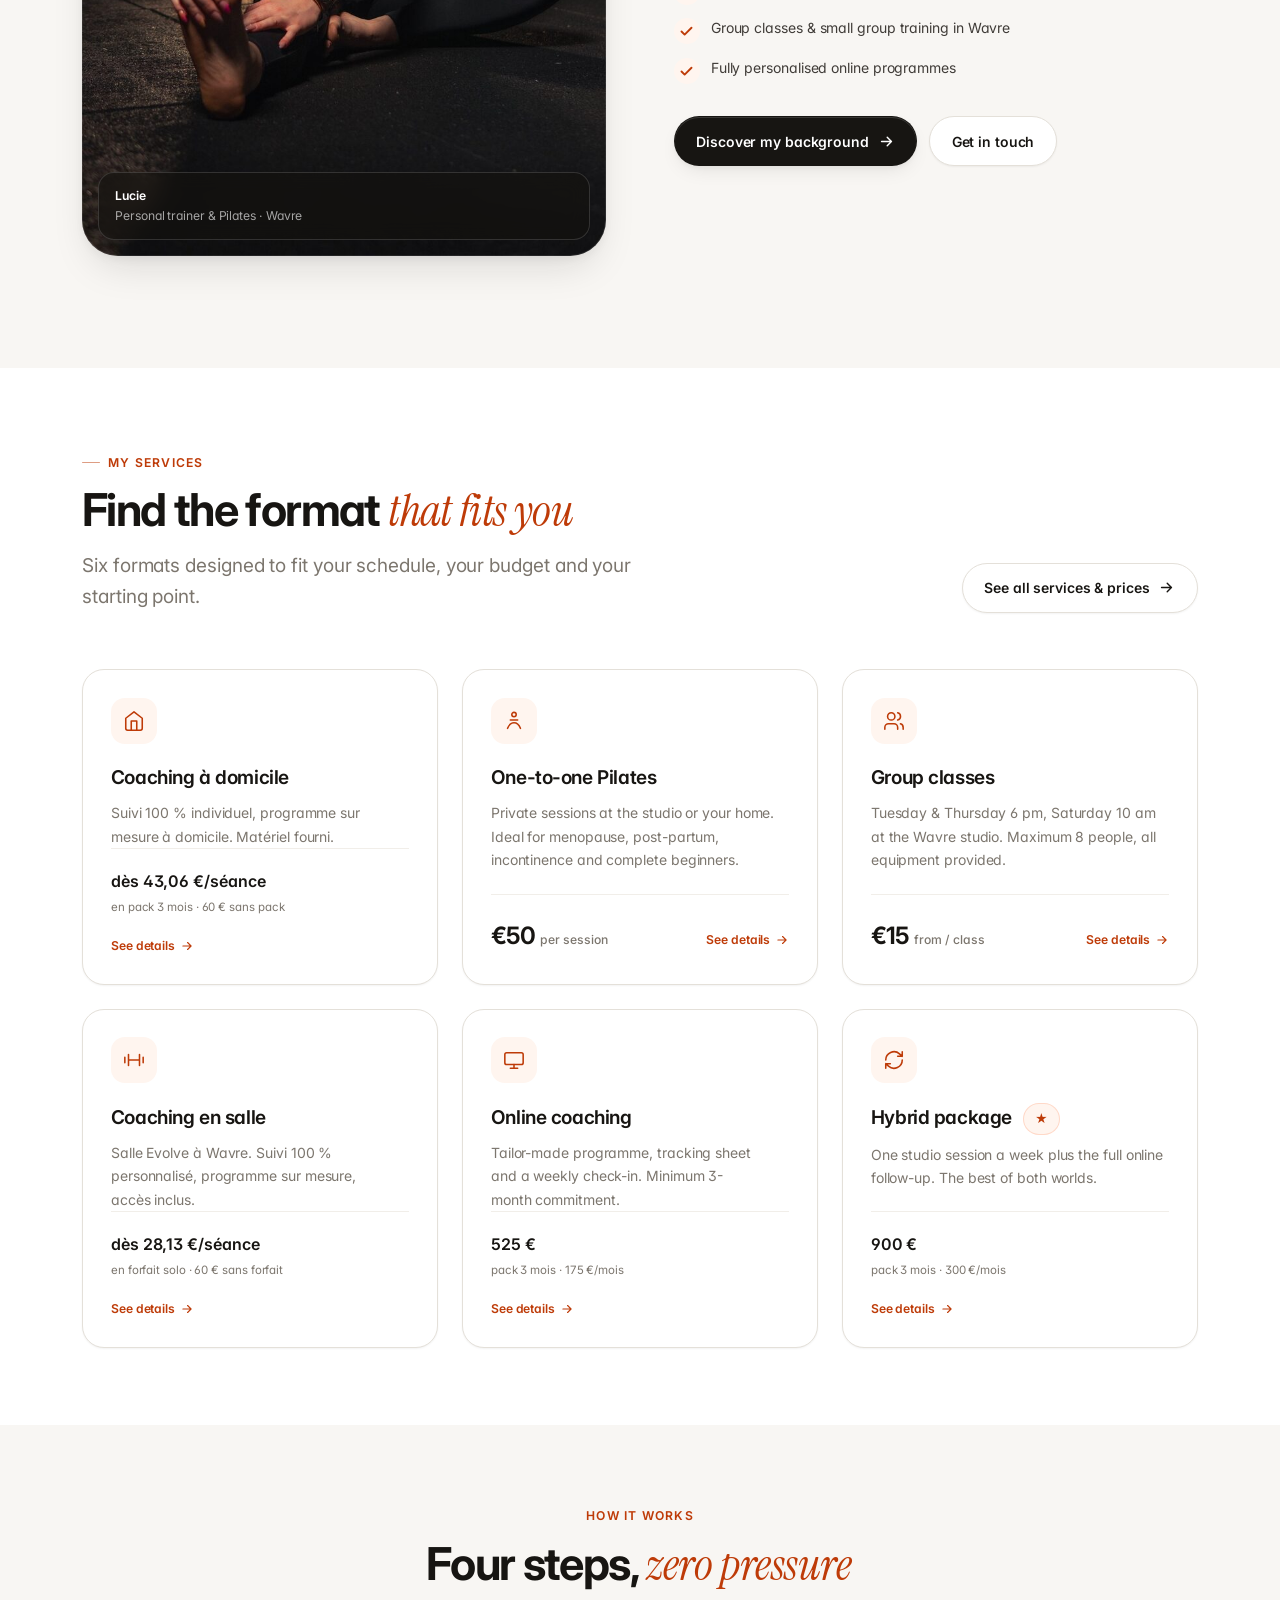
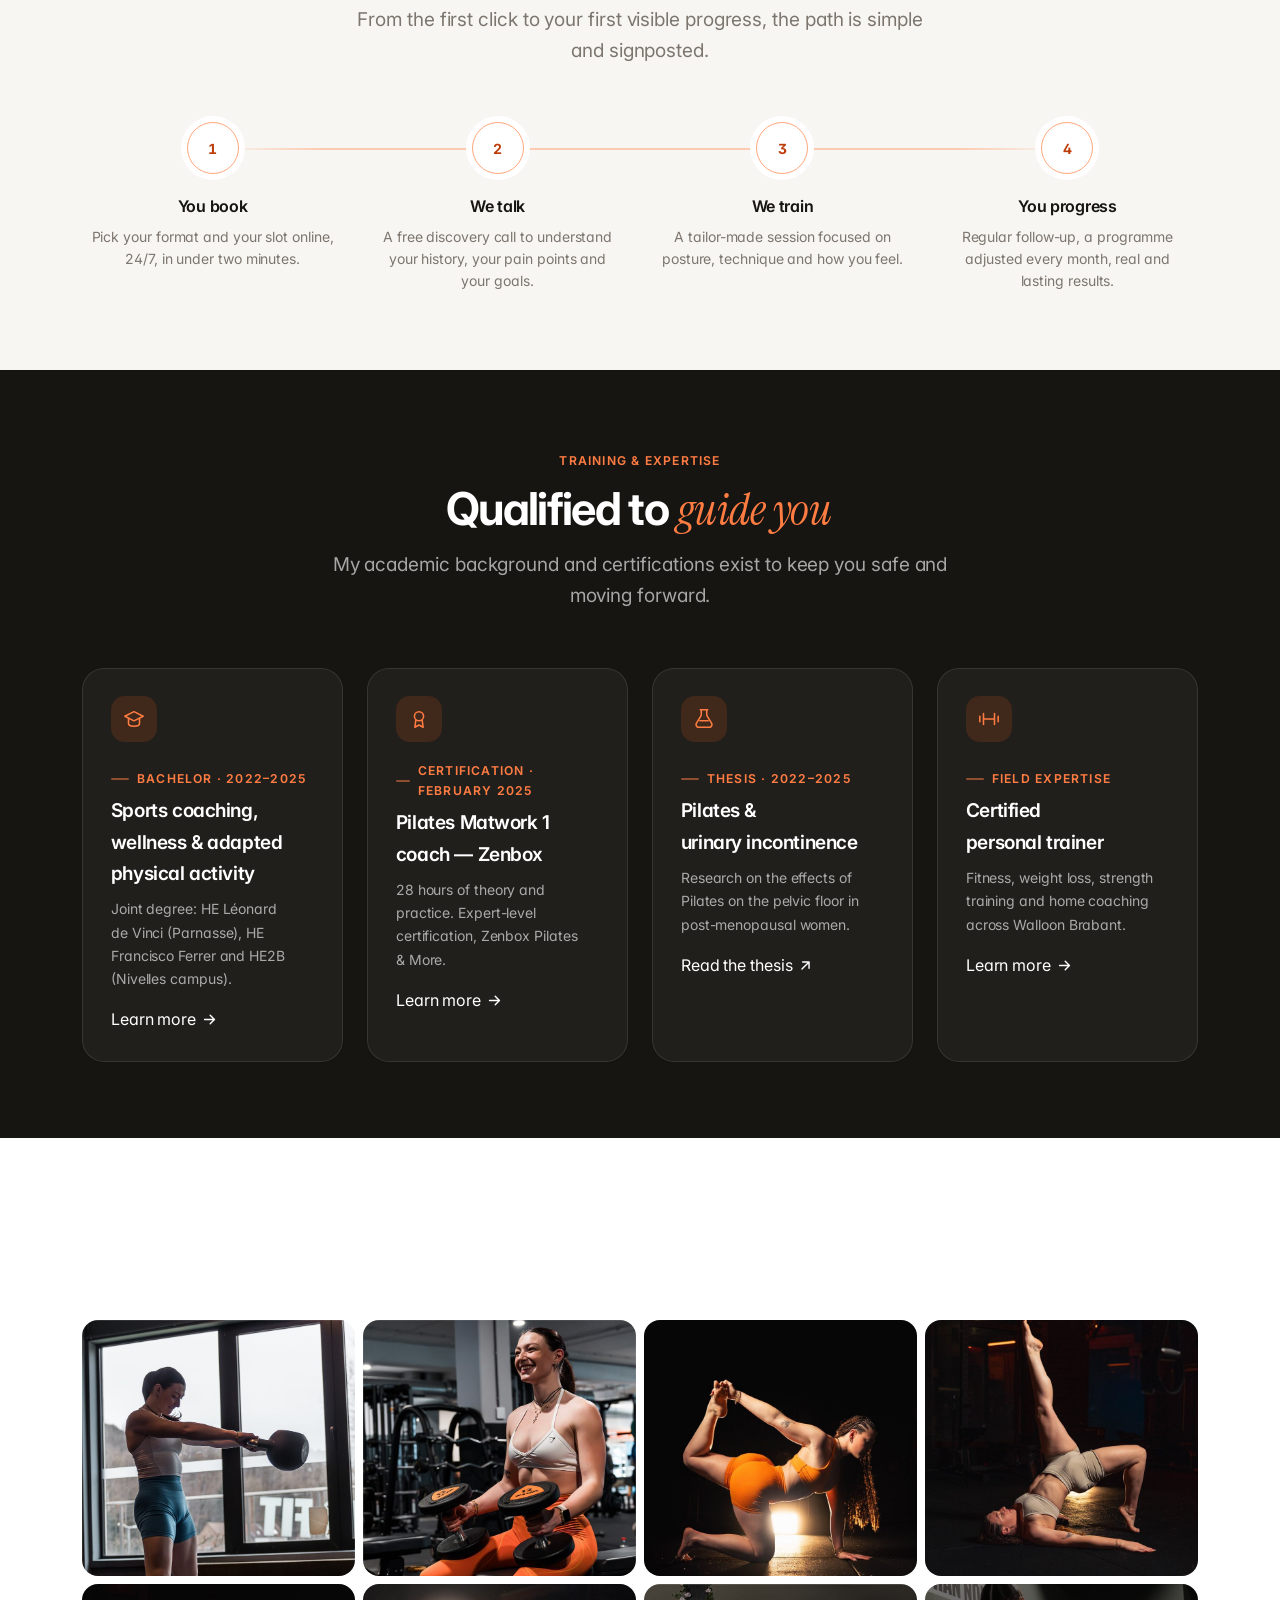
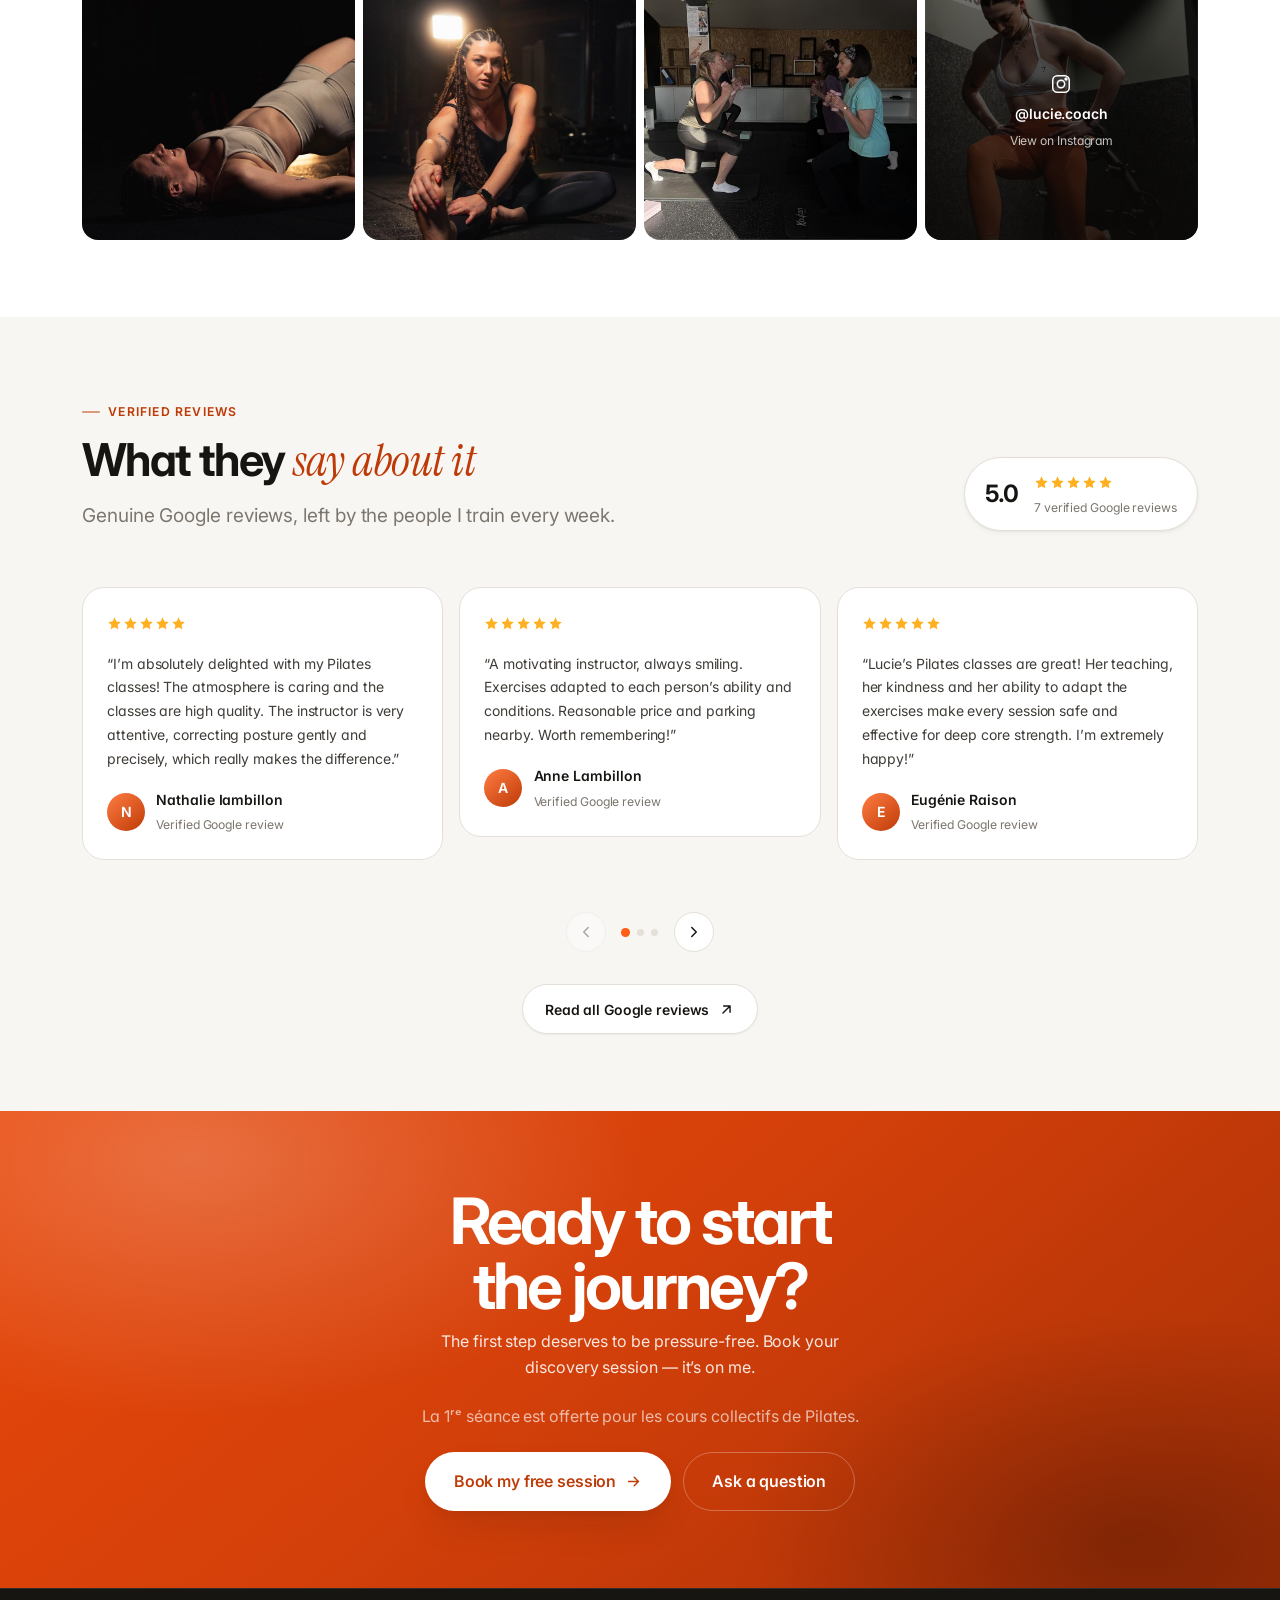
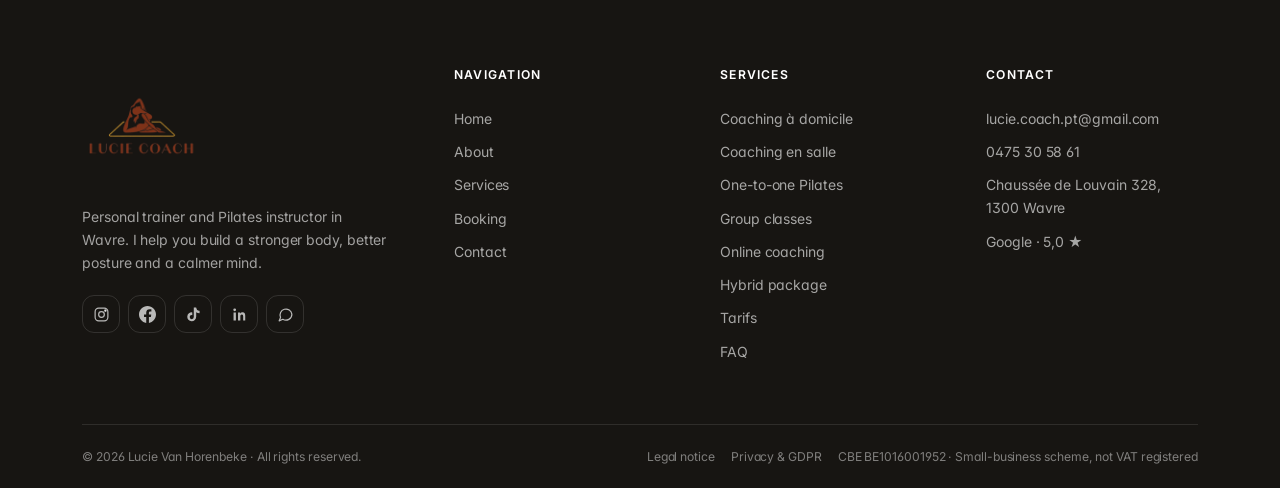
==== commit 367d5027: "Fix avatar: position absolute to zoom on face inside 44px circle Co-Authored-By: Claude Sonnet 4.6 <" ====
--- a/index.html
+++ b/index.html
@@ -38,7 +38,7 @@
 <link rel="preconnect" href="https://fonts.gstatic.com" crossorigin />
 <link rel="preload" as="image" fetchpriority="high" href="img/opt/lucie-assise-1600.jpg?v=2" />
 <link href="https://fonts.googleapis.com/css2?family=Inter:wght@400..800&family=Instrument+Serif:ital@1&display=swap" rel="stylesheet" />
-<link rel="stylesheet" href="style.css?v=46" />
+<link rel="stylesheet" href="style.css?v=47" />
 
 <script>try{var m=JSON.parse(localStorage.getItem("lvh.theme")||'"system"');if(m!=="system")document.documentElement.setAttribute("data-theme",m);}catch(e){}</script>
 <script type="speculationrules">
@@ -320,8 +320,8 @@
     <div class="hero-aside animate-up" style="animation-delay:.3s">
       <div class="hero-card">
         <div class="hero-card-head">
-          <span style="display:inline-flex;width:44px;height:44px;border-radius:50%;overflow:hidden;flex-shrink:0">
-            <img src="img/opt/lucie-assise-400.jpg?v=2" alt="" width="44" height="44" loading="lazy" decoding="async" style="width:44px;height:44px;object-fit:cover;object-position:50% 28%;transform:scale(1.8);transform-origin:50% 28%;border-radius:0" />
+          <span style="display:inline-block;position:relative;width:44px;height:44px;border-radius:50%;overflow:hidden;flex-shrink:0">
+            <img src="img/opt/lucie-assise-400.jpg?v=2" alt="" loading="lazy" decoding="async" style="position:absolute;width:90px;height:auto;top:-36px;left:-23px;border-radius:0" />
           </span>
           <div>
             <div class="hero-card-name">Lucie</div>
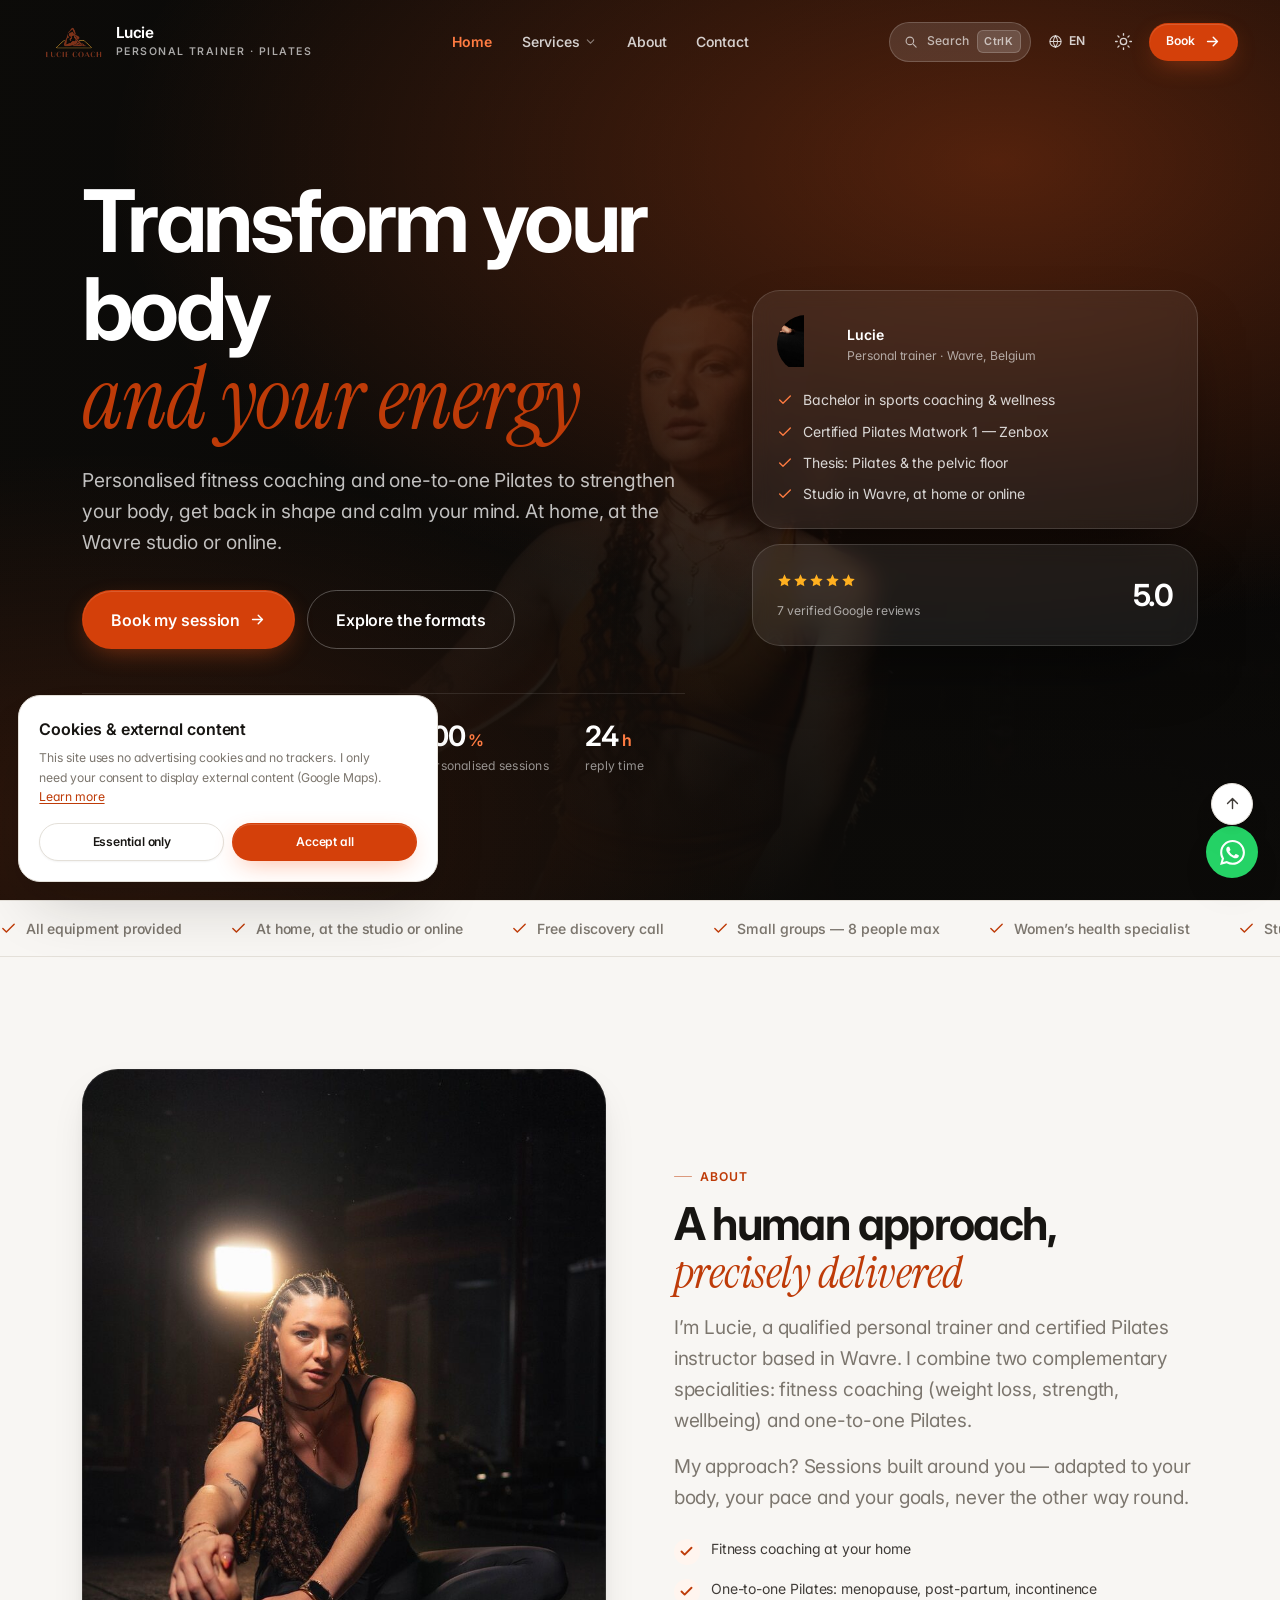
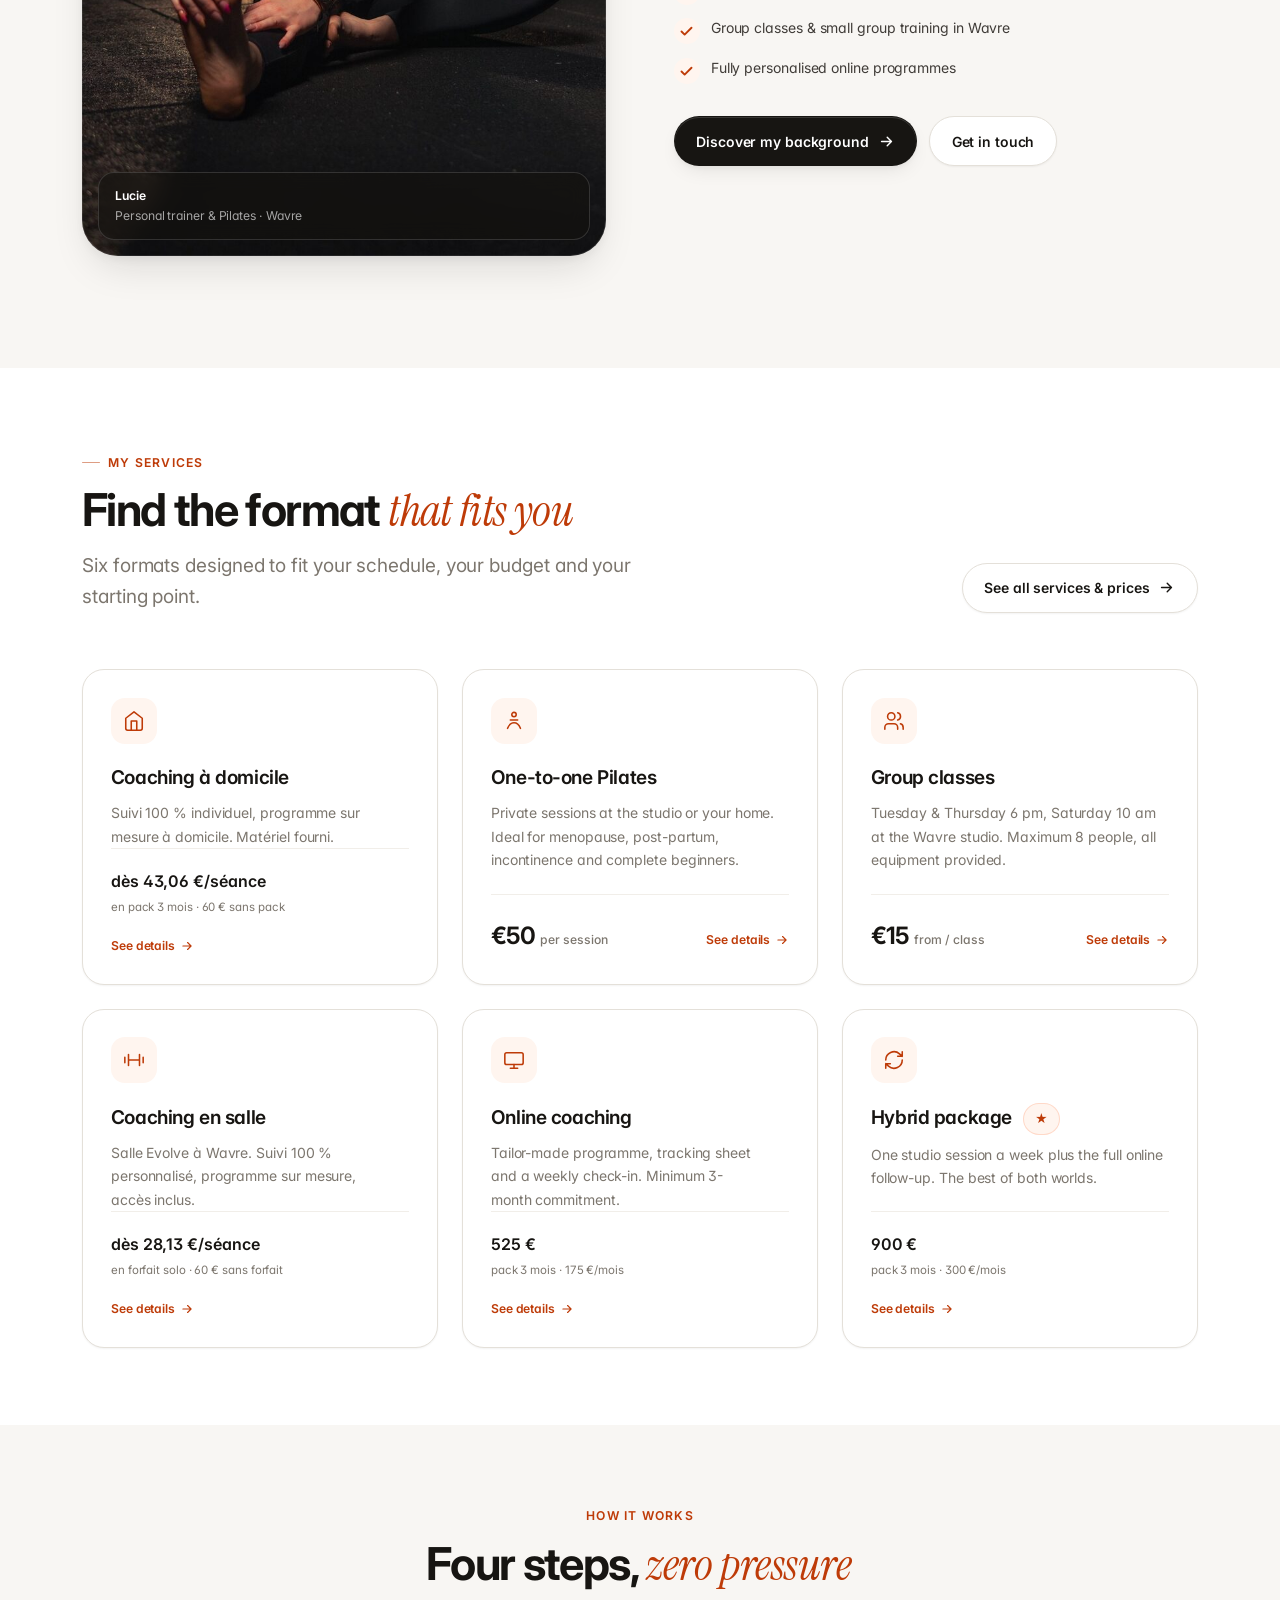
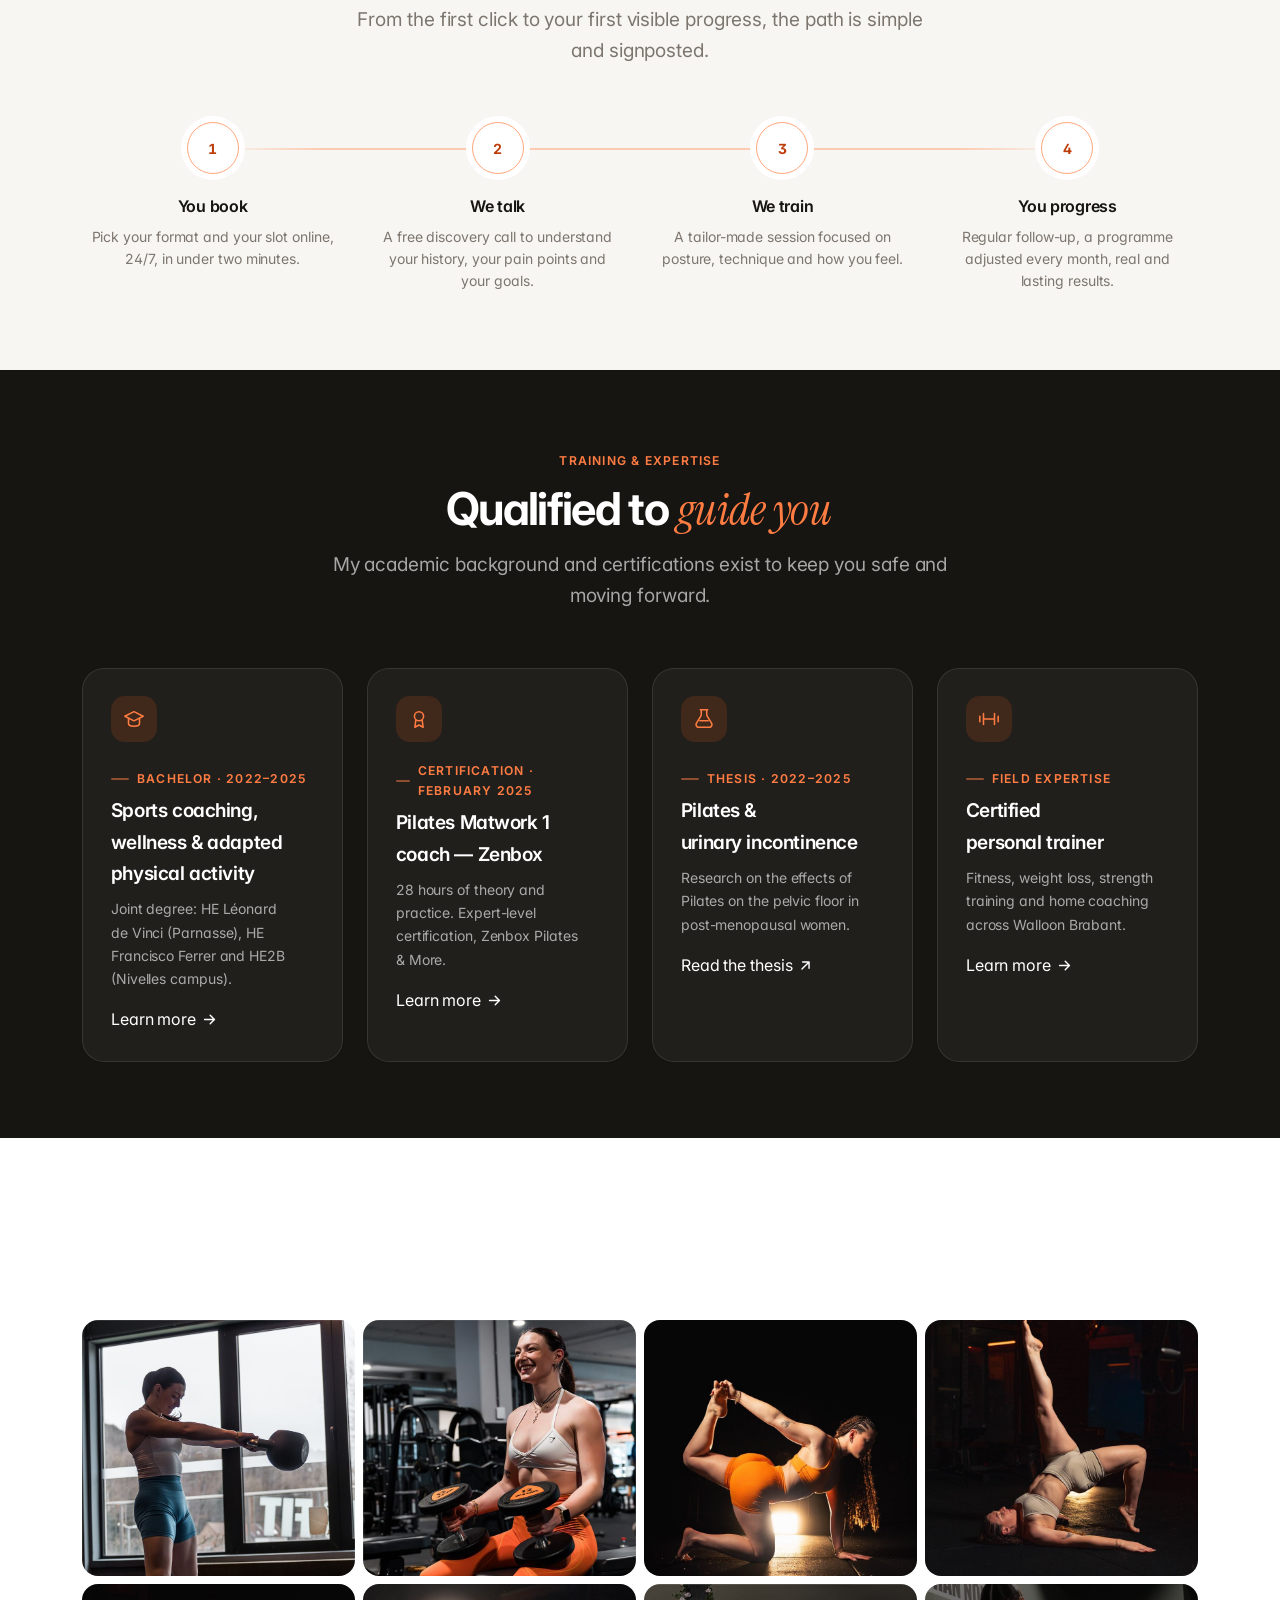
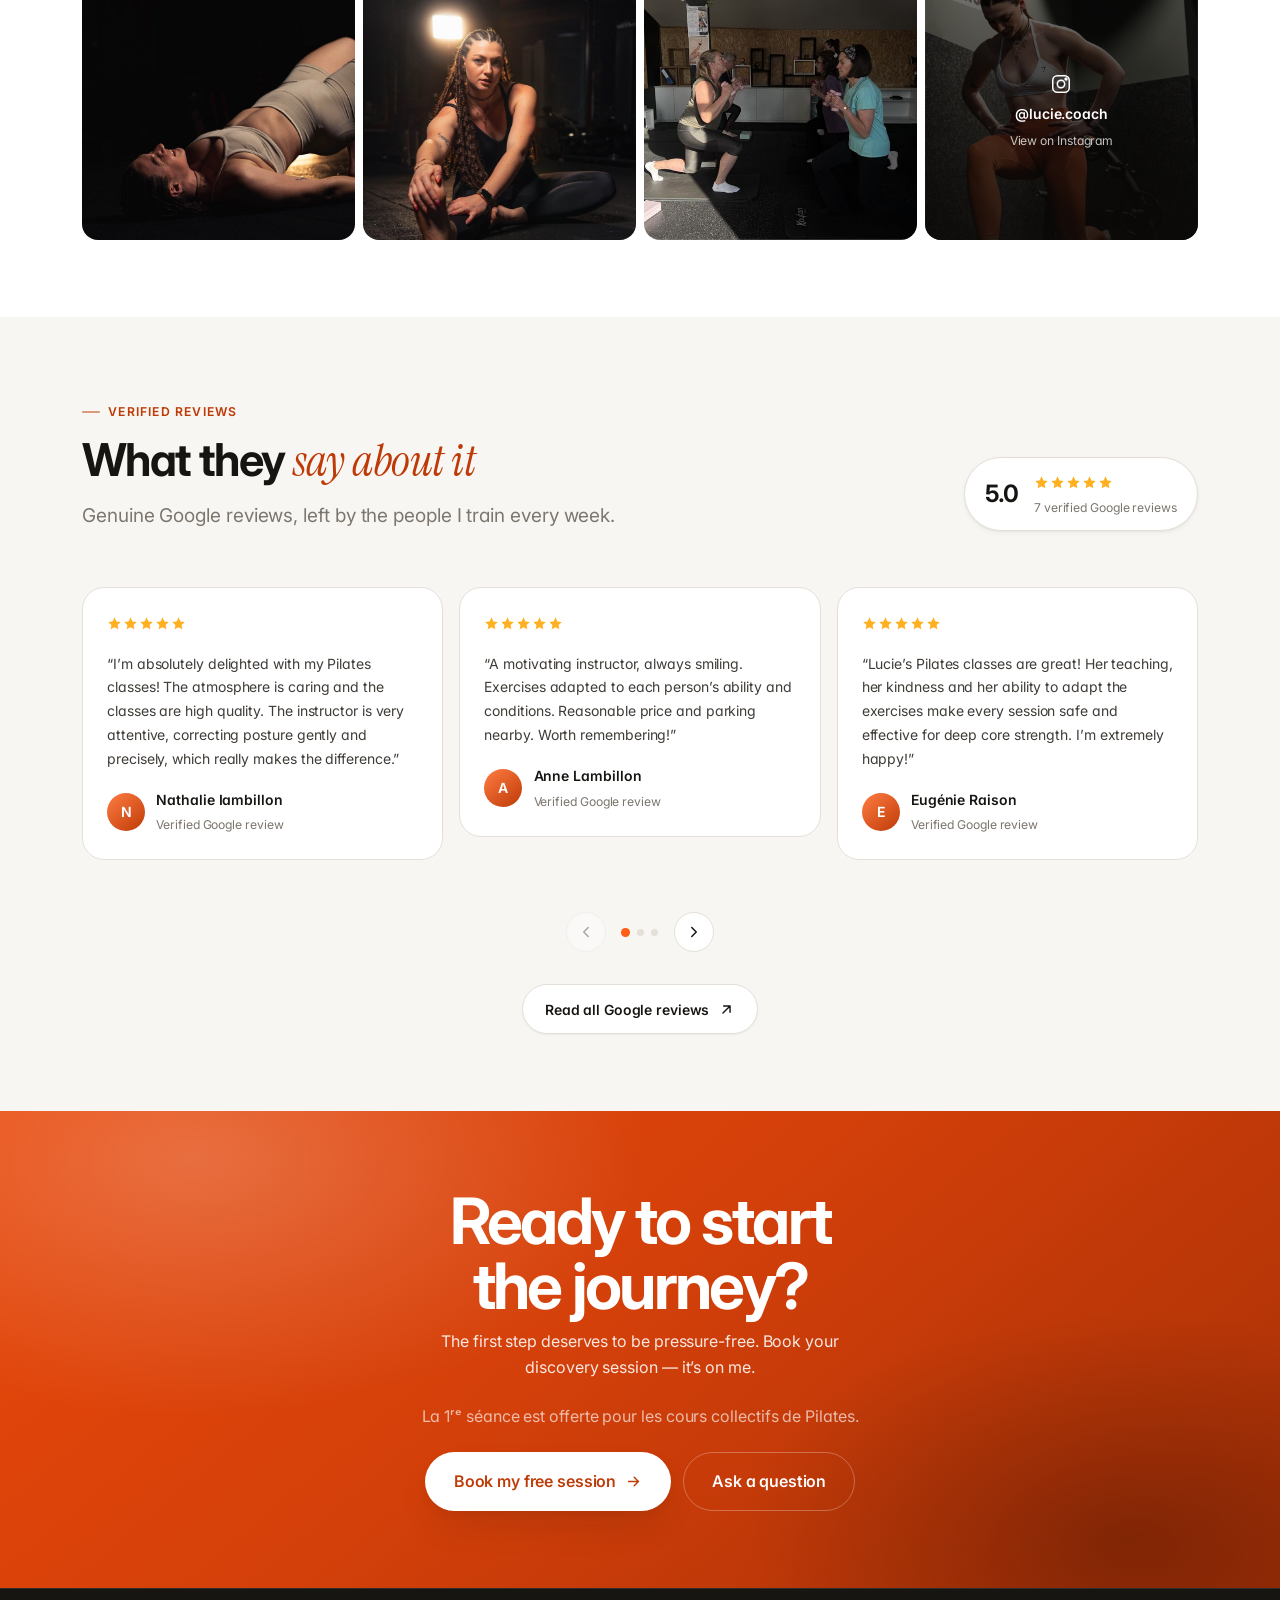
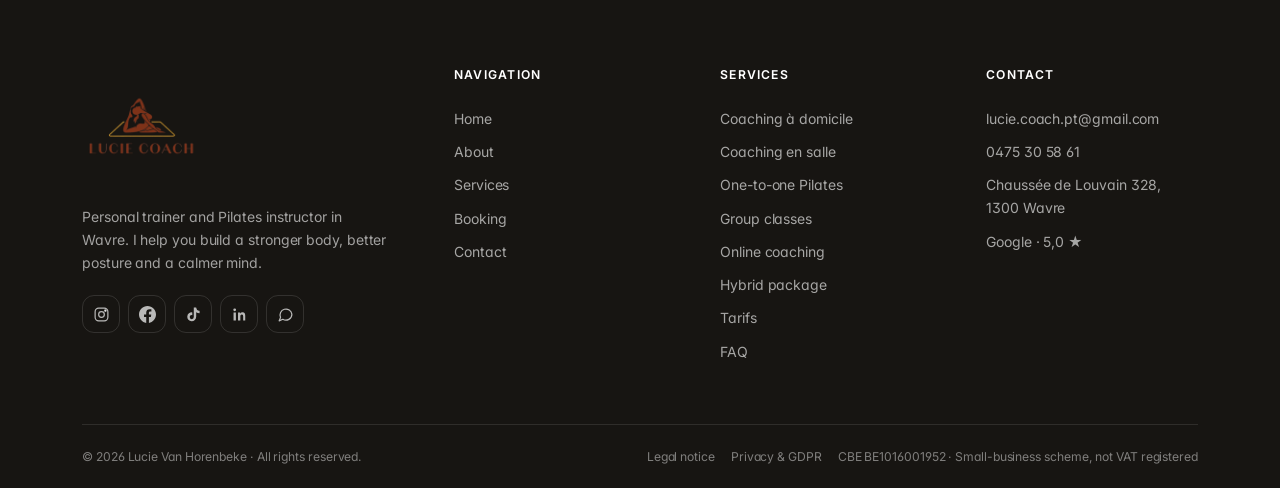
==== commit c1db65b9: "Enlarge avatar circle to 58px, center body in frame Co-Authored-By: Claude Sonnet 4.6 <noreply@anthr" ====
--- a/index.html
+++ b/index.html
@@ -38,7 +38,7 @@
 <link rel="preconnect" href="https://fonts.gstatic.com" crossorigin />
 <link rel="preload" as="image" fetchpriority="high" href="img/opt/lucie-assise-1600.jpg?v=2" />
 <link href="https://fonts.googleapis.com/css2?family=Inter:wght@400..800&family=Instrument+Serif:ital@1&display=swap" rel="stylesheet" />
-<link rel="stylesheet" href="style.css?v=47" />
+<link rel="stylesheet" href="style.css?v=48" />
 
 <script>try{var m=JSON.parse(localStorage.getItem("lvh.theme")||'"system"');if(m!=="system")document.documentElement.setAttribute("data-theme",m);}catch(e){}</script>
 <script type="speculationrules">
@@ -320,8 +320,8 @@
     <div class="hero-aside animate-up" style="animation-delay:.3s">
       <div class="hero-card">
         <div class="hero-card-head">
-          <span style="display:inline-block;position:relative;width:44px;height:44px;border-radius:50%;overflow:hidden;flex-shrink:0">
-            <img src="img/opt/lucie-assise-400.jpg?v=2" alt="" loading="lazy" decoding="async" style="position:absolute;width:90px;height:auto;top:-36px;left:-23px;border-radius:0" />
+          <span style="display:inline-block;position:relative;width:58px;height:58px;border-radius:50%;overflow:hidden;flex-shrink:0">
+            <img src="img/opt/lucie-assise-400.jpg?v=2" alt="" loading="lazy" decoding="async" style="position:absolute;width:120px;height:auto;top:-51px;left:-31px;border-radius:0" />
           </span>
           <div>
             <div class="hero-card-name">Lucie</div>
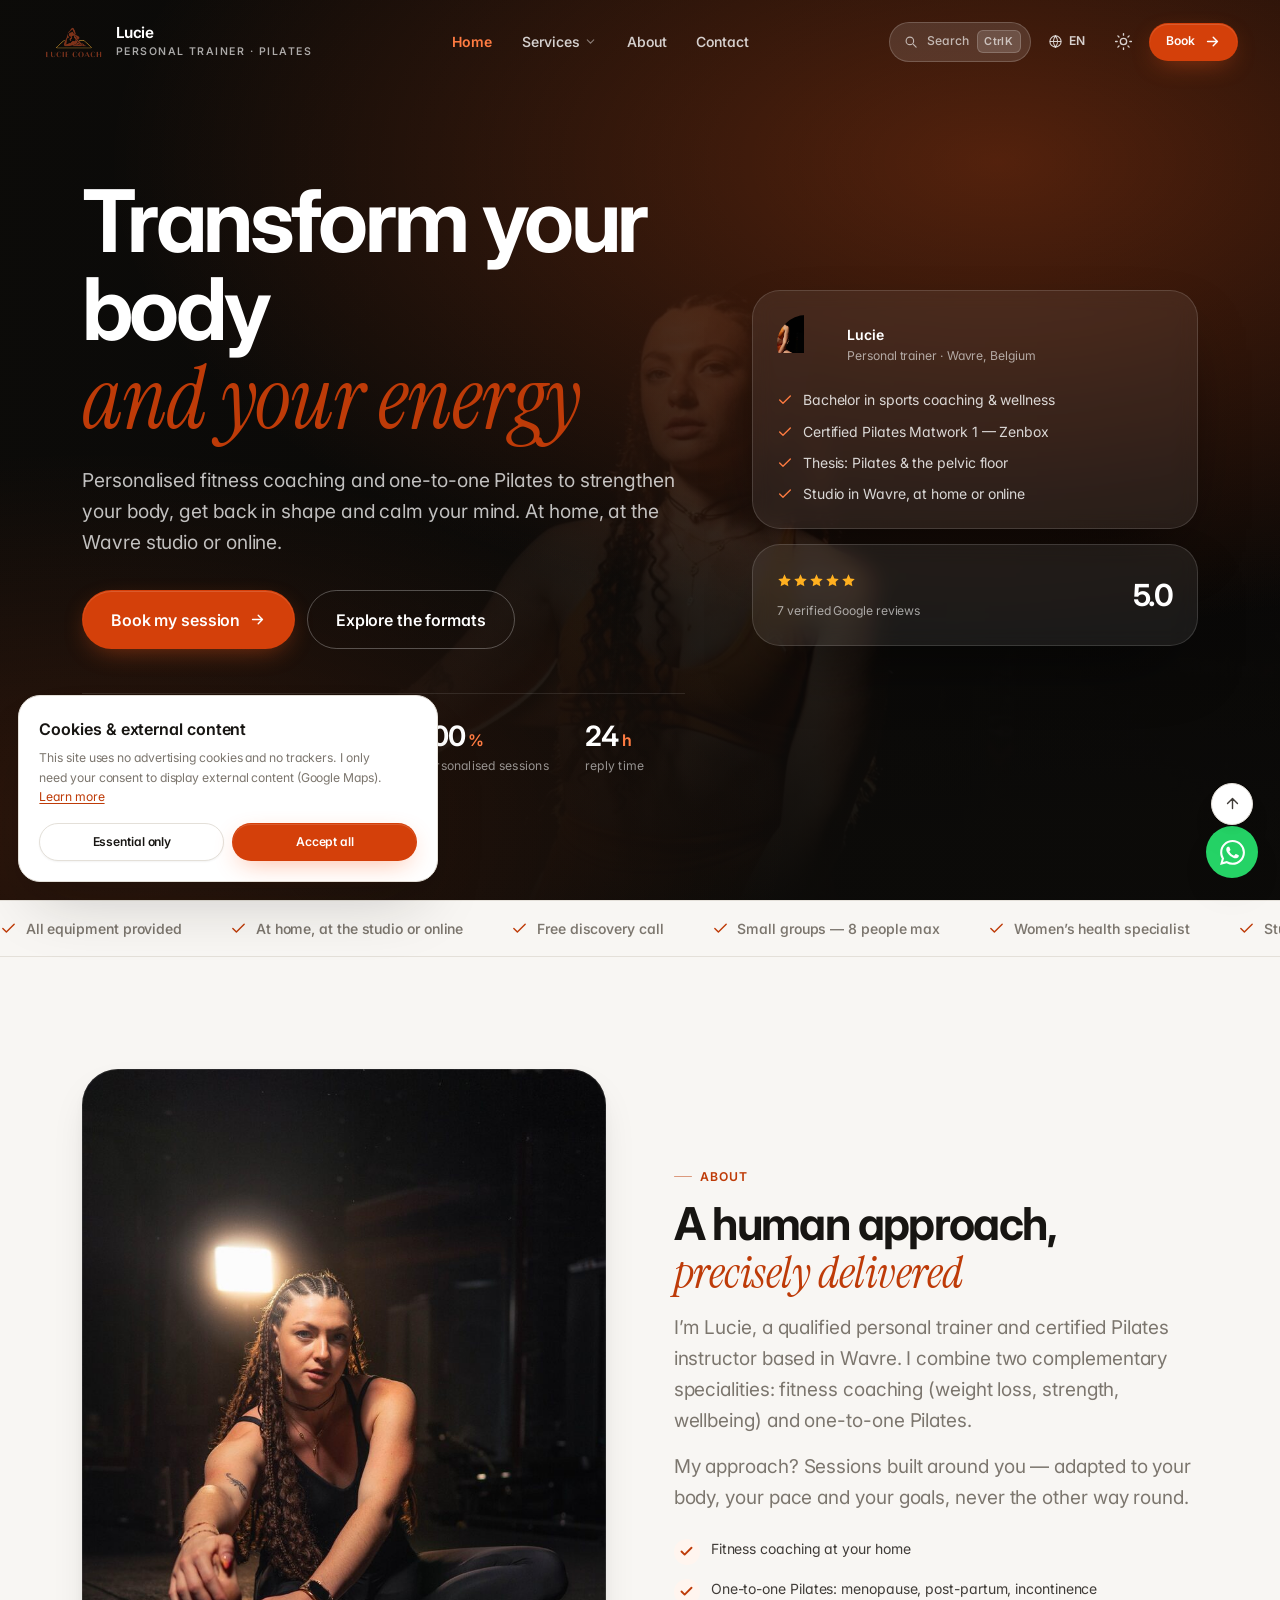
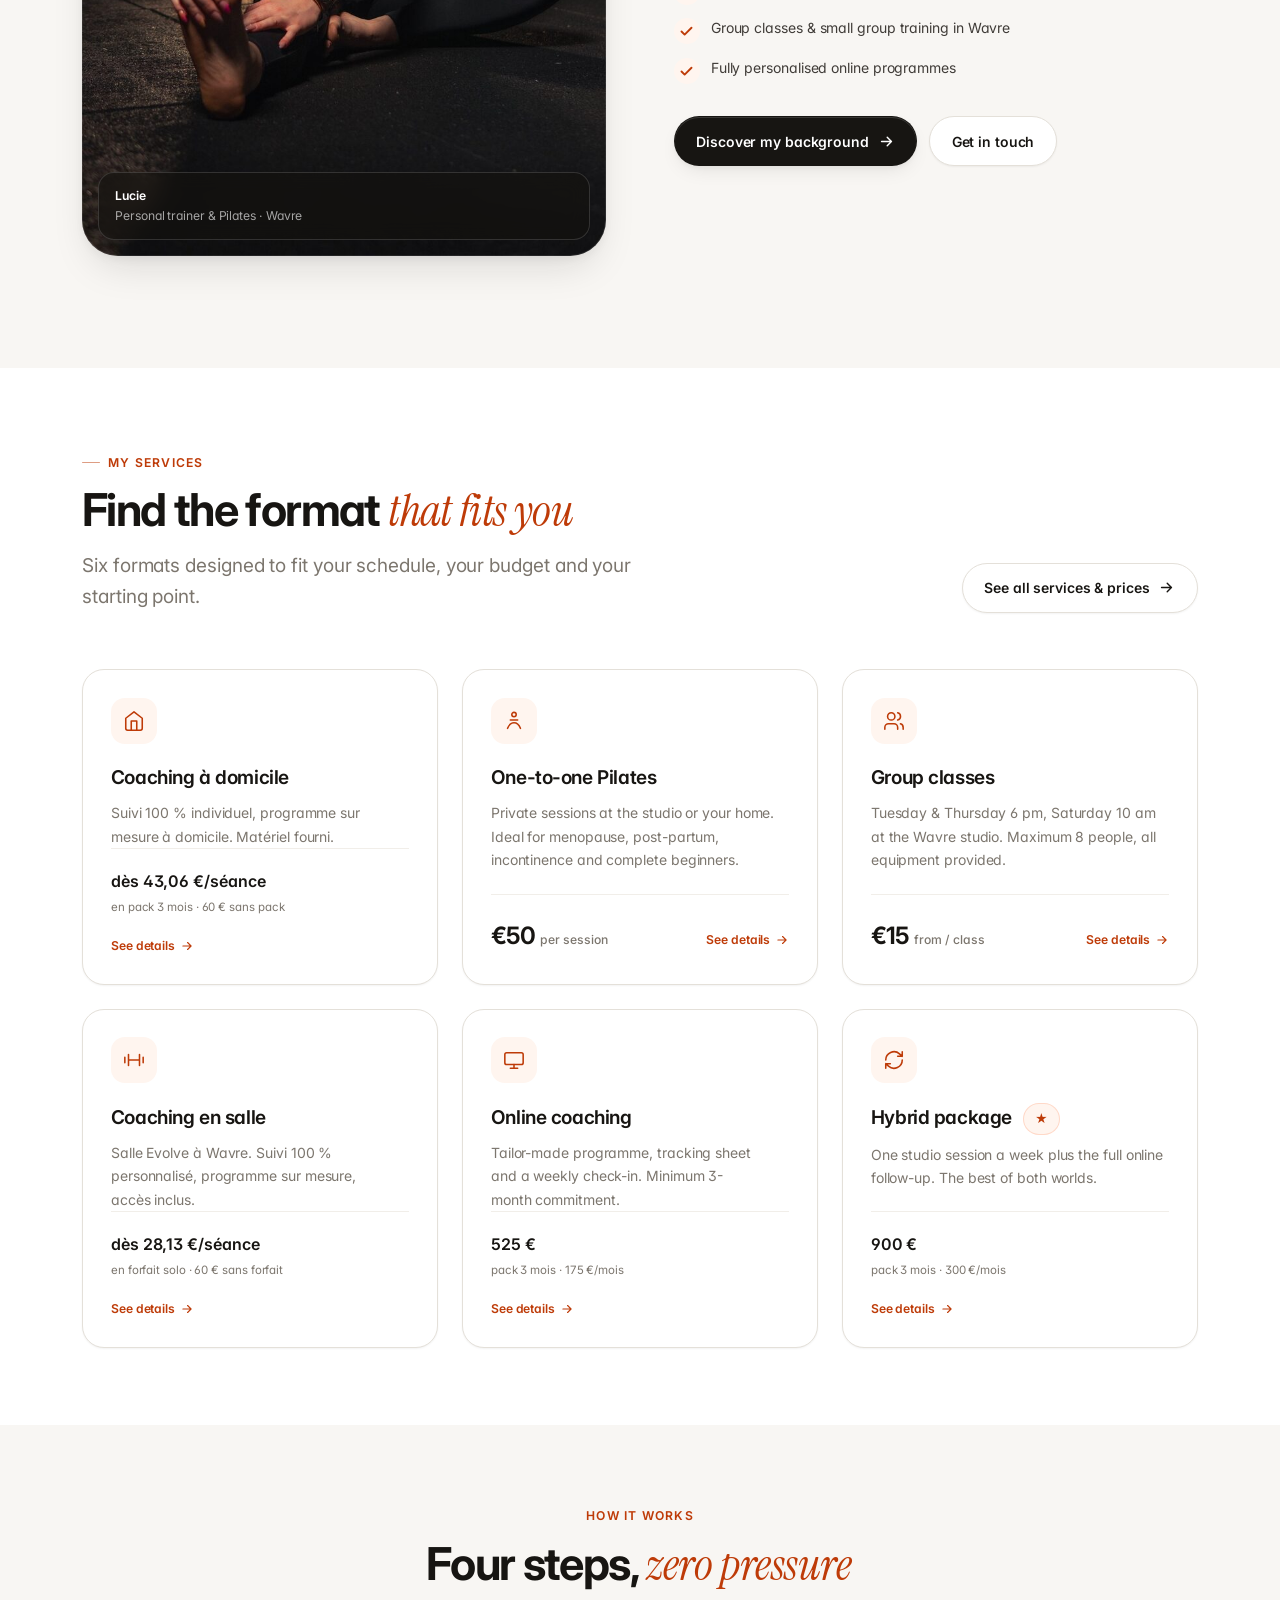
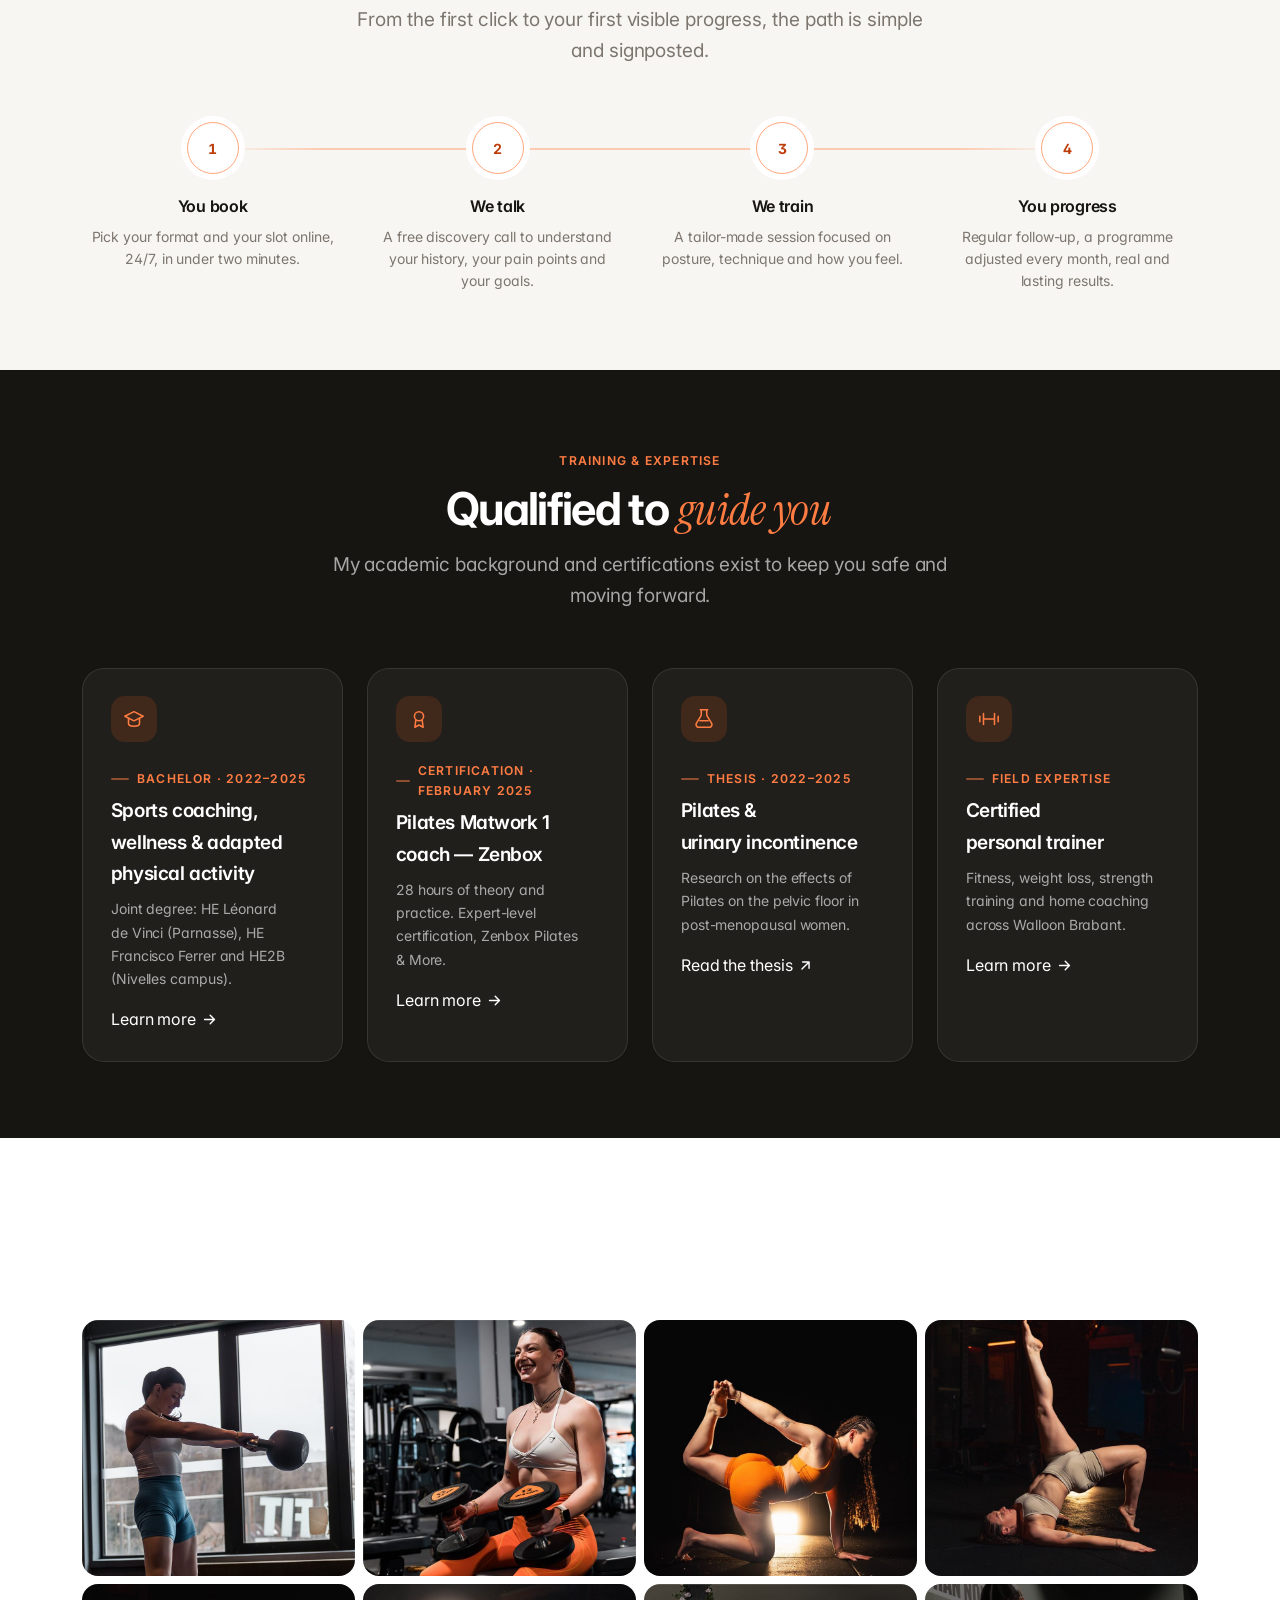
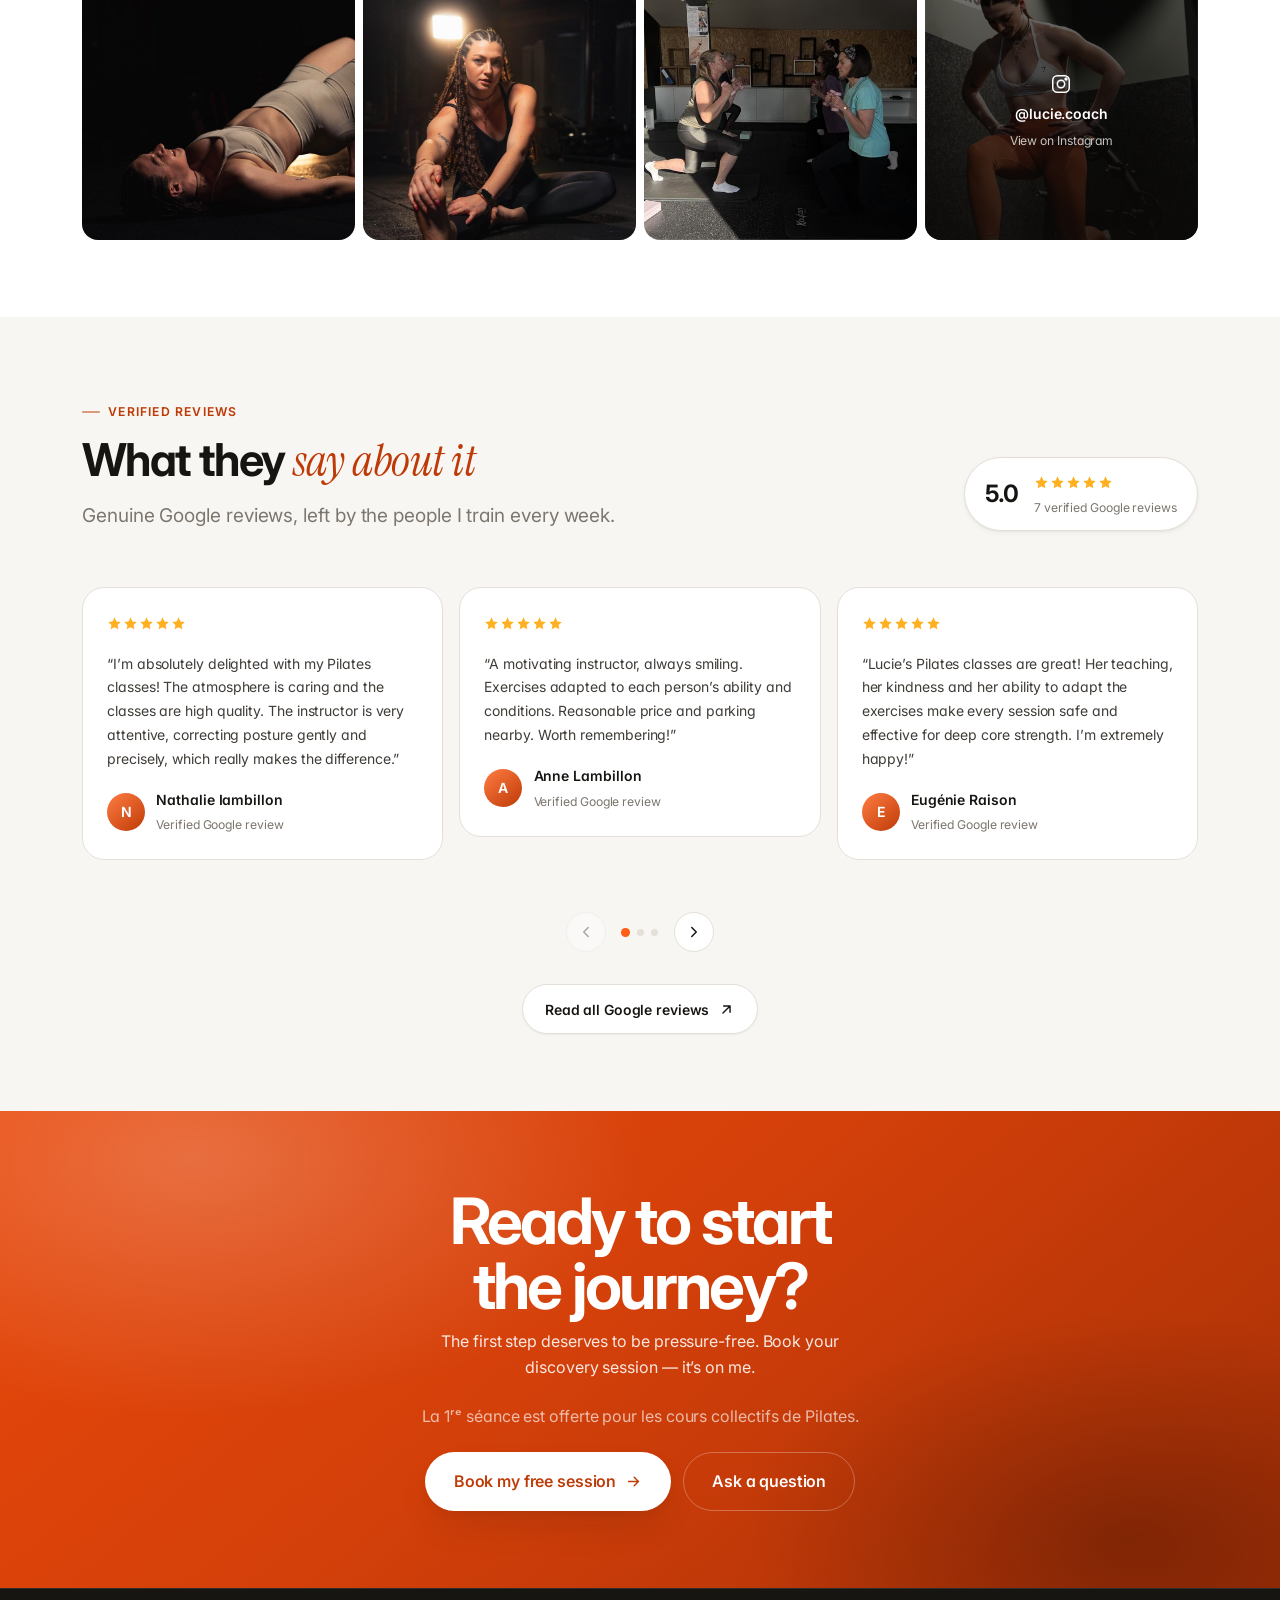
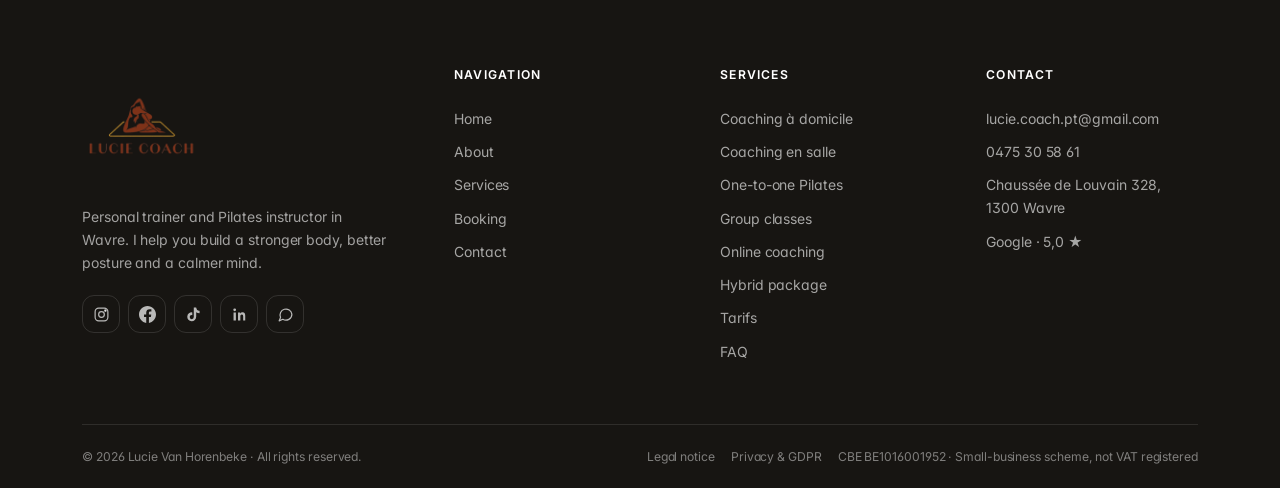
==== commit 8b9d28f5: "Replace avatar with new photo showing face and body Co-Authored-By: Claude Sonnet 4.6 <noreply@anthr" ====
--- a/index.html
+++ b/index.html
@@ -38,7 +38,7 @@
 <link rel="preconnect" href="https://fonts.gstatic.com" crossorigin />
 <link rel="preload" as="image" fetchpriority="high" href="img/opt/lucie-assise-1600.jpg?v=2" />
 <link href="https://fonts.googleapis.com/css2?family=Inter:wght@400..800&family=Instrument+Serif:ital@1&display=swap" rel="stylesheet" />
-<link rel="stylesheet" href="style.css?v=48" />
+<link rel="stylesheet" href="style.css?v=49" />
 
 <script>try{var m=JSON.parse(localStorage.getItem("lvh.theme")||'"system"');if(m!=="system")document.documentElement.setAttribute("data-theme",m);}catch(e){}</script>
 <script type="speculationrules">
@@ -321,7 +321,7 @@
       <div class="hero-card">
         <div class="hero-card-head">
           <span style="display:inline-block;position:relative;width:58px;height:58px;border-radius:50%;overflow:hidden;flex-shrink:0">
-            <img src="img/opt/lucie-assise-400.jpg?v=2" alt="" loading="lazy" decoding="async" style="position:absolute;width:120px;height:auto;top:-51px;left:-31px;border-radius:0" />
+            <img src="img/opt/lucie-avatar-400.jpg" alt="" loading="lazy" decoding="async" style="position:absolute;width:120px;height:auto;top:-15px;left:-31px;border-radius:0" />
           </span>
           <div>
             <div class="hero-card-name">Lucie</div>
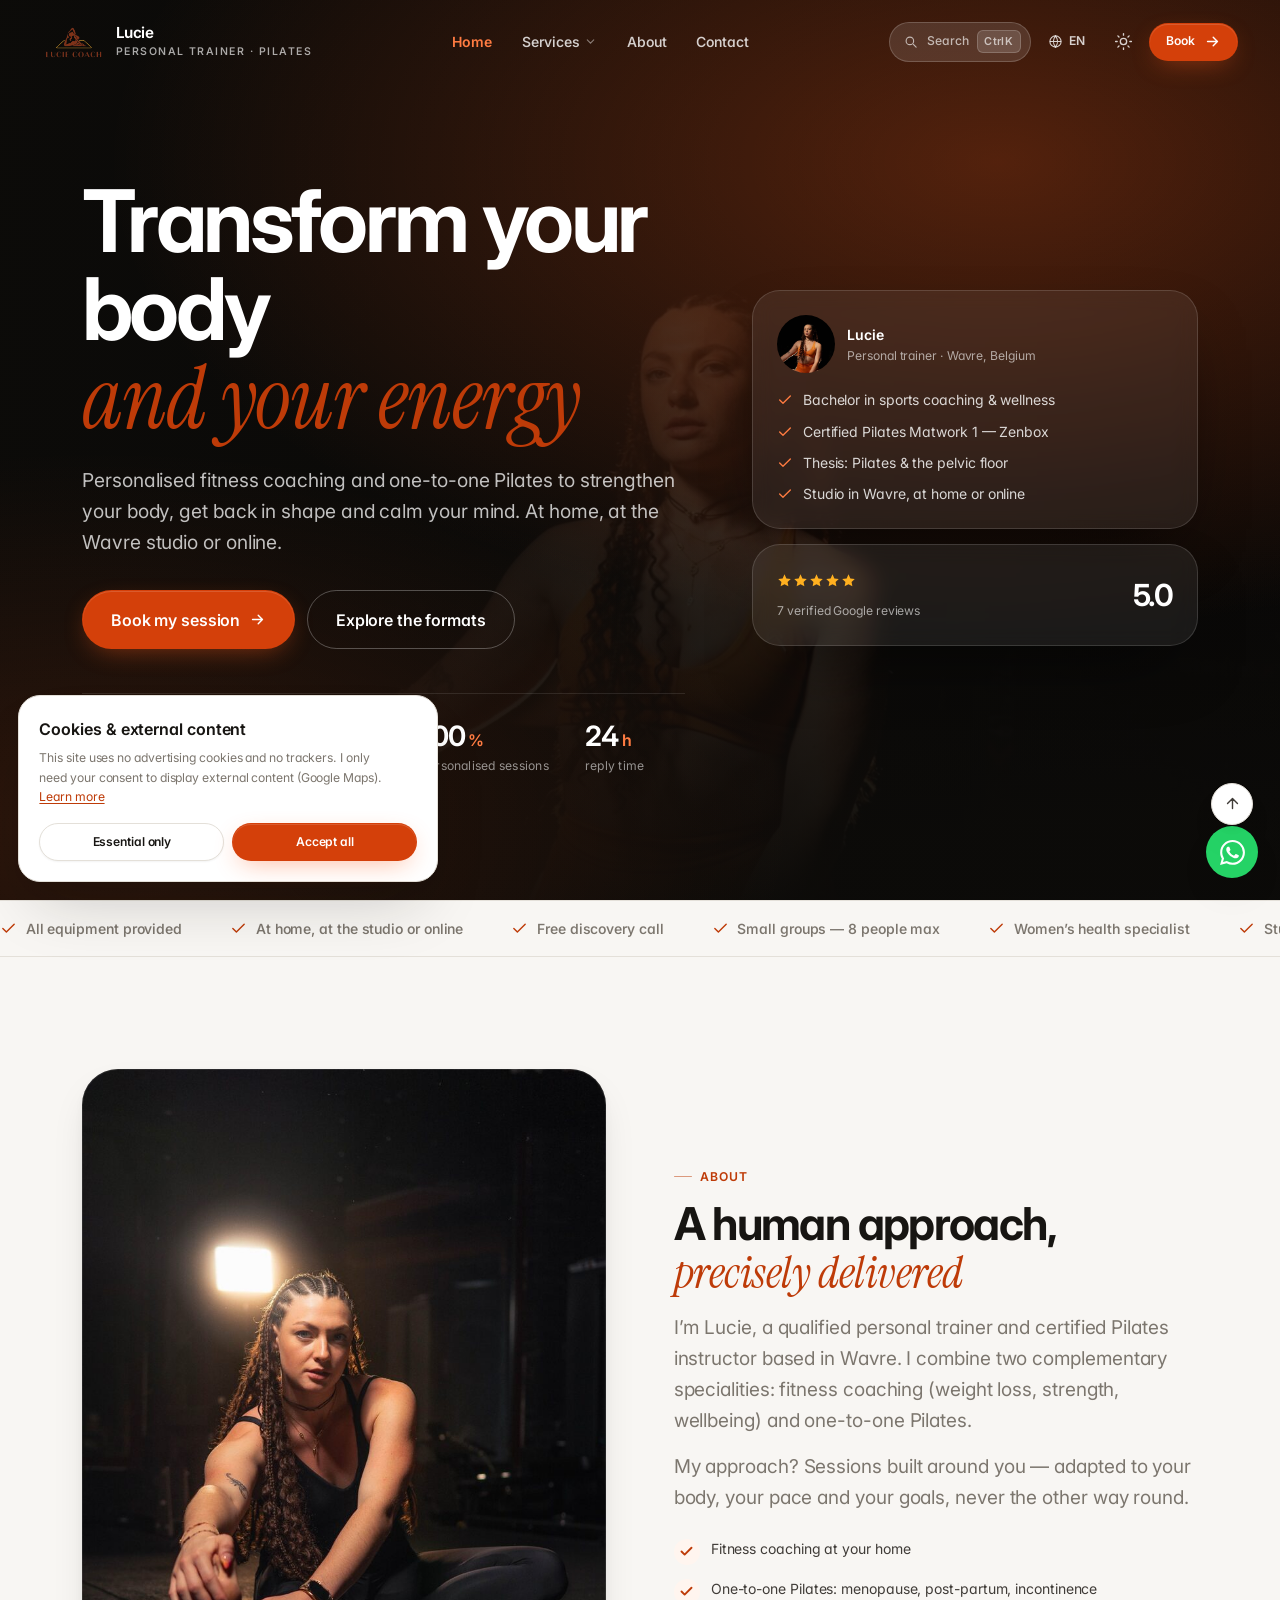
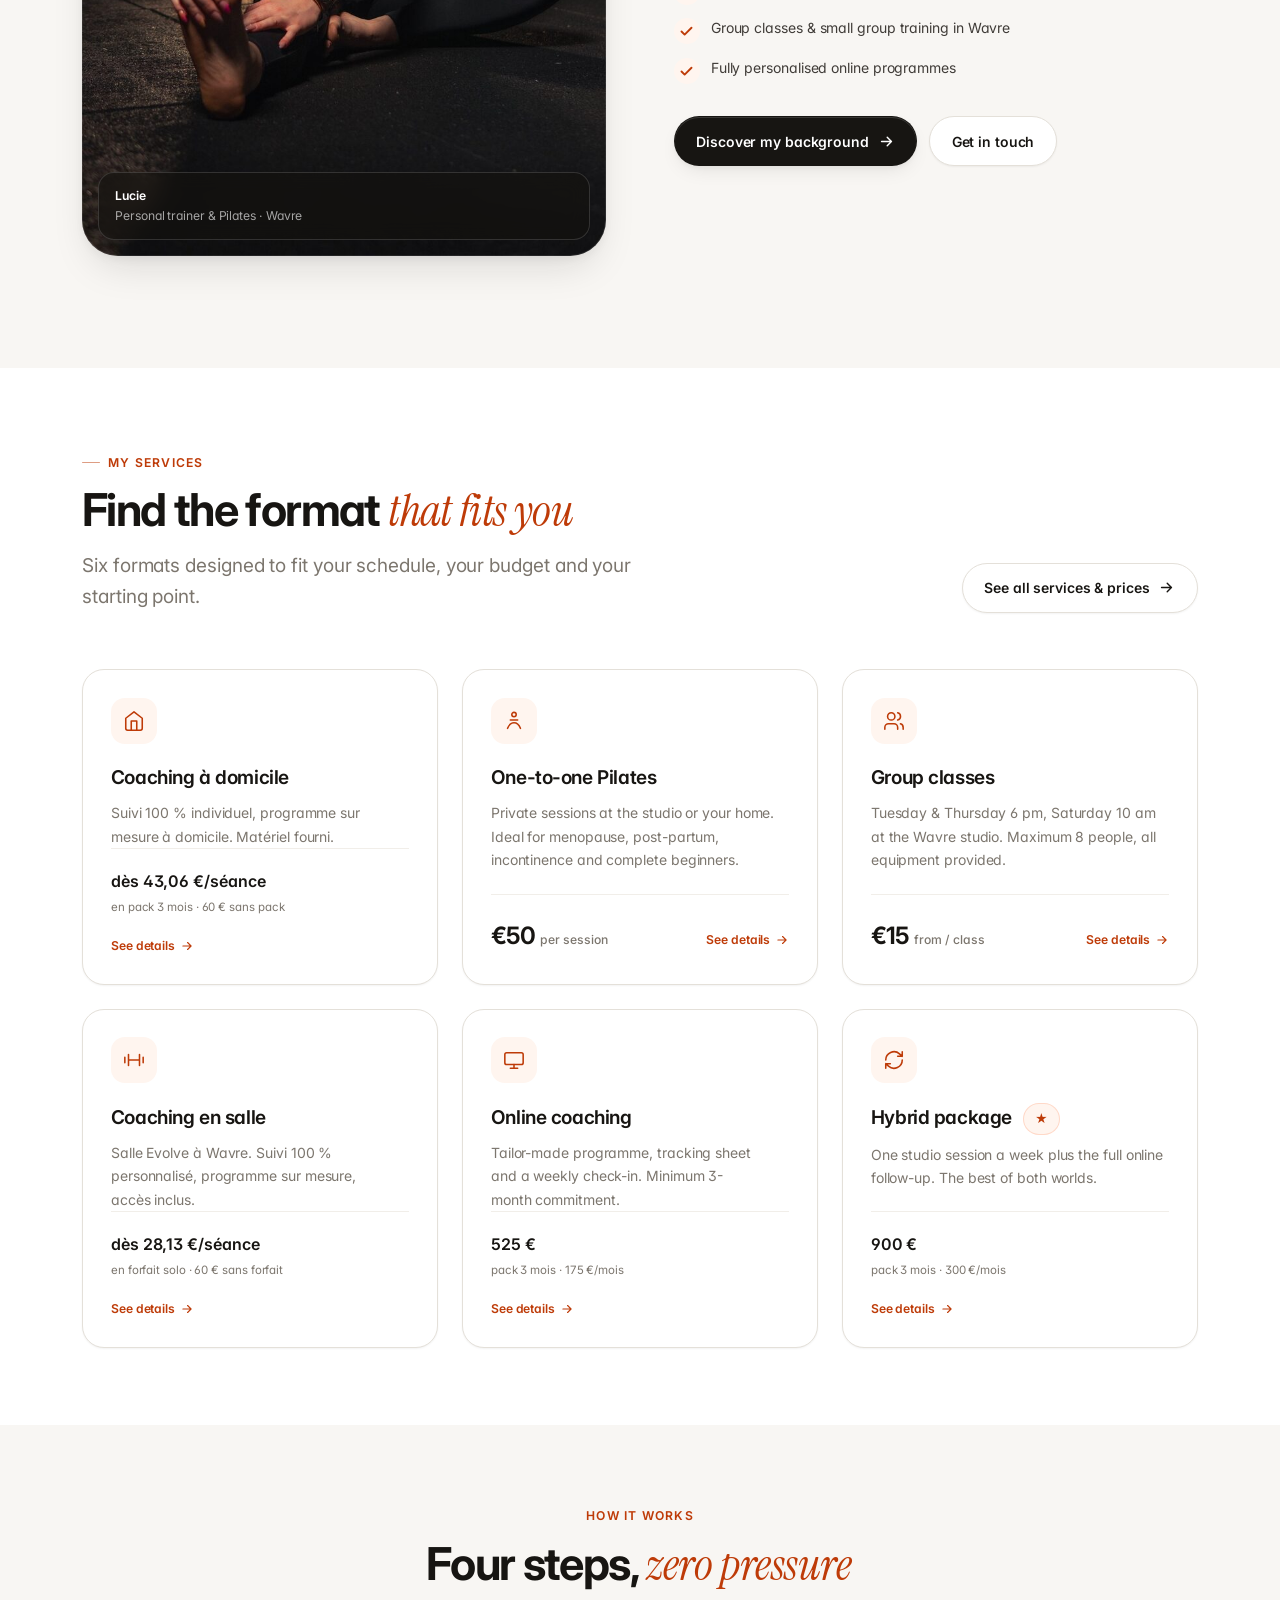
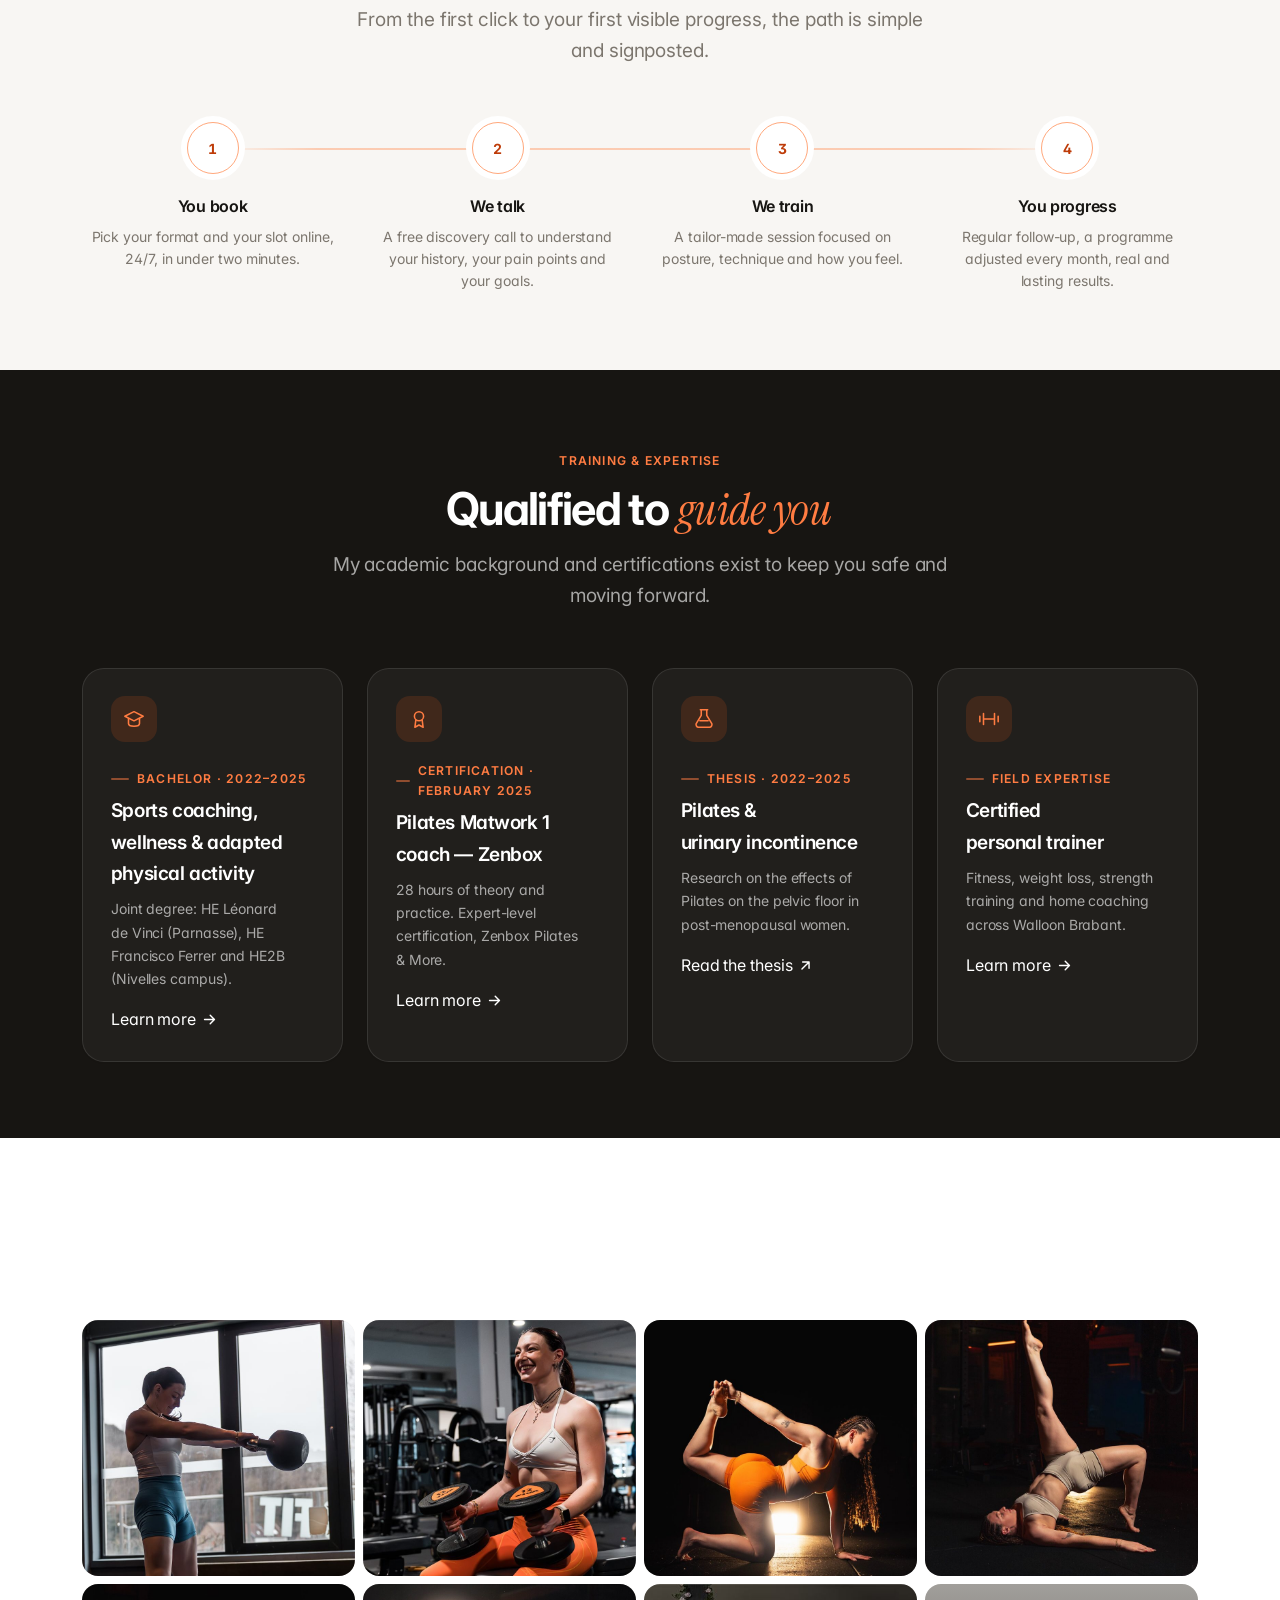
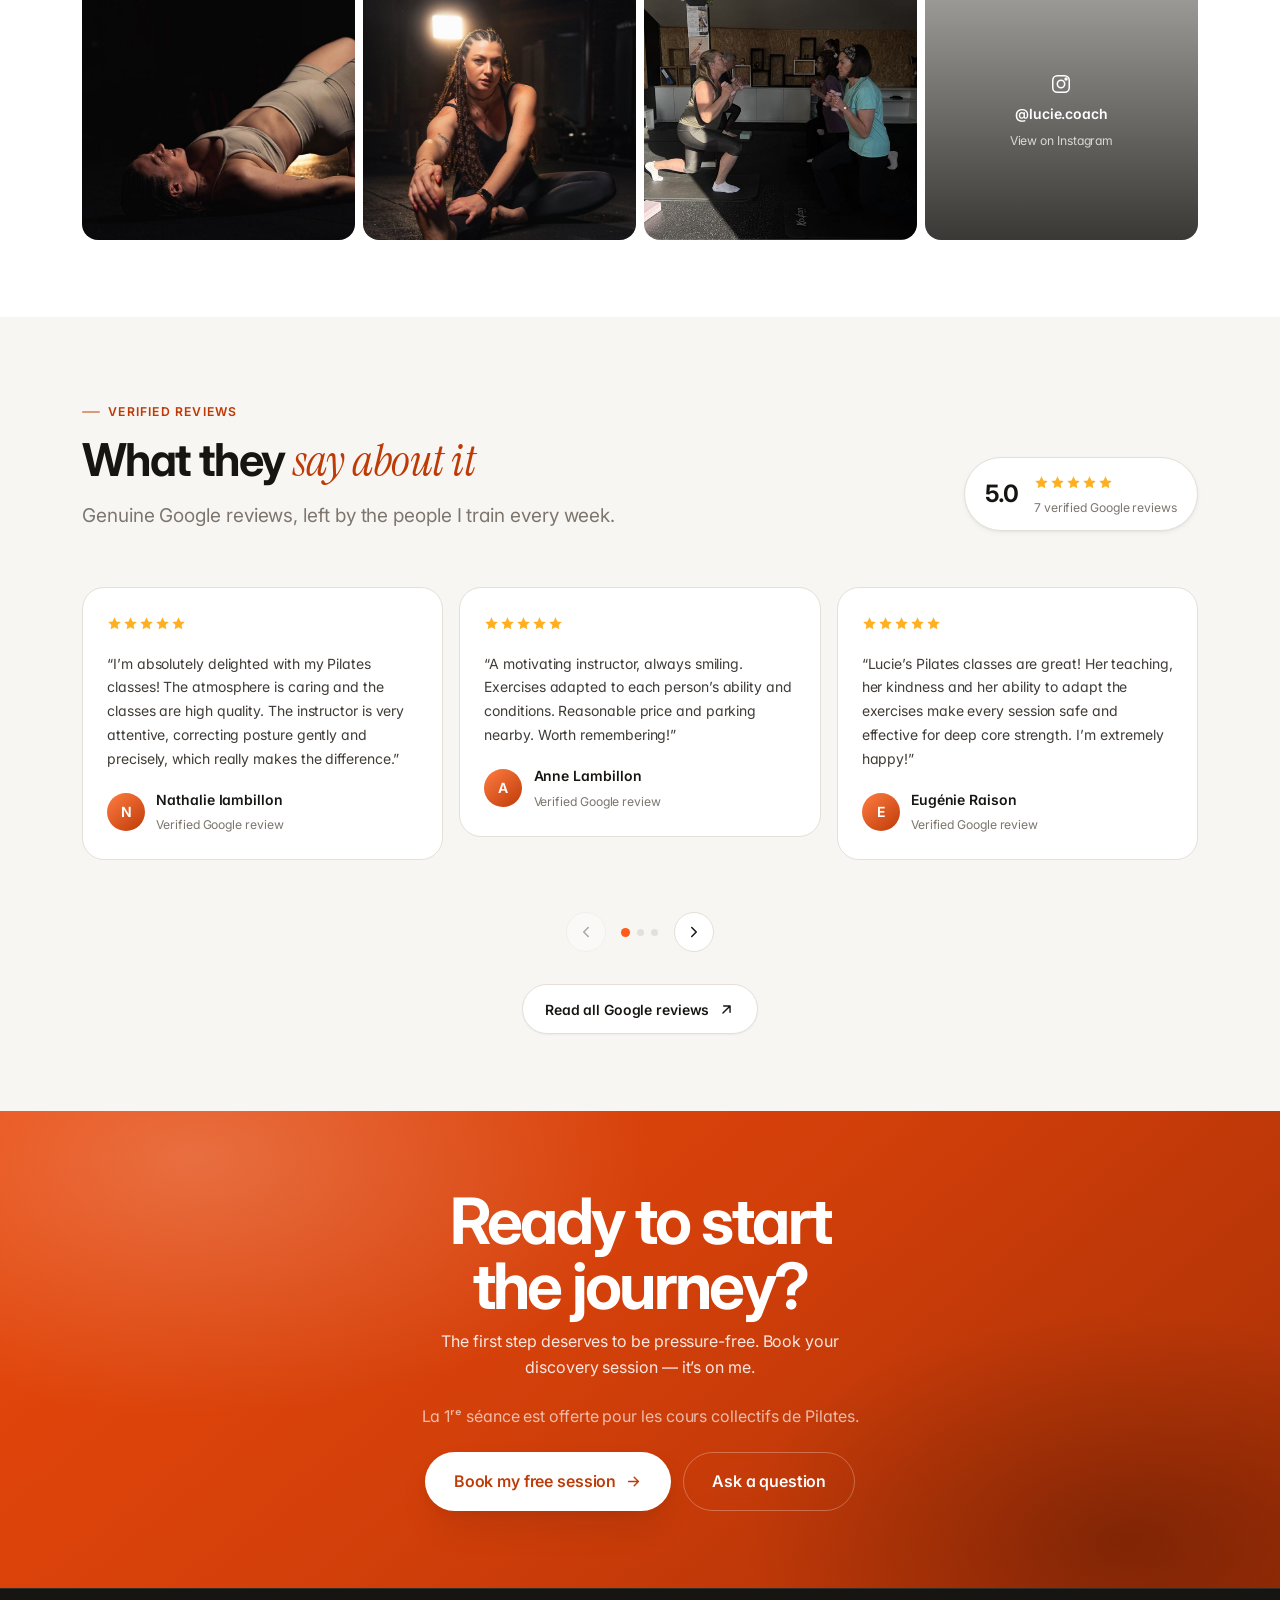
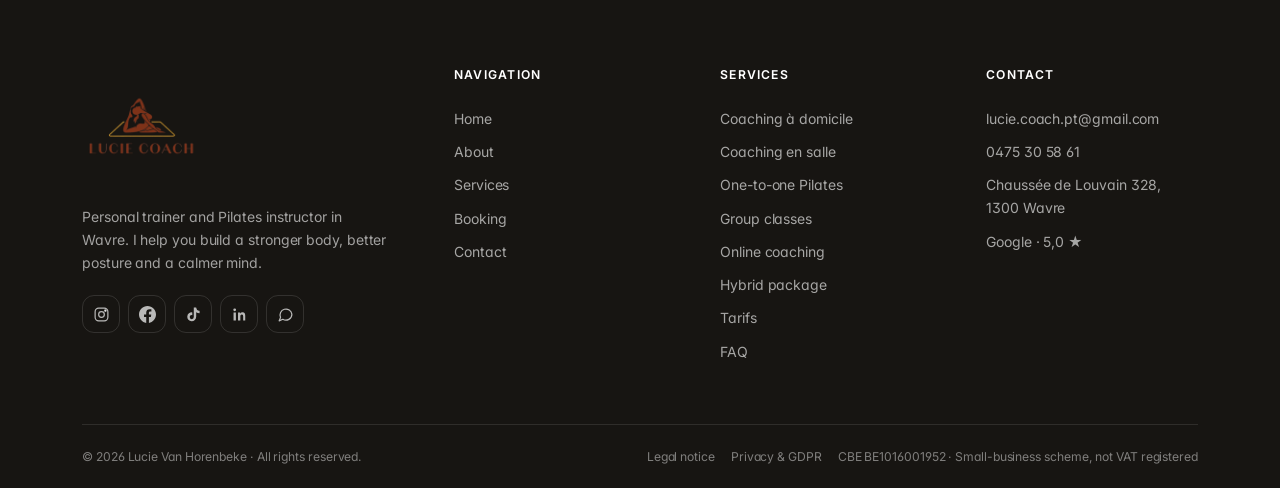
==== commit e71d9a40: "Fix avatar centering; change badge to En salle — Evolve Co-Authored-By: Claude Sonnet 4.6 <noreply@a" ====
--- a/index.html
+++ b/index.html
@@ -321,7 +321,7 @@
       <div class="hero-card">
         <div class="hero-card-head">
           <span style="display:inline-block;position:relative;width:58px;height:58px;border-radius:50%;overflow:hidden;flex-shrink:0">
-            <img src="img/opt/lucie-avatar-400.jpg" alt="" loading="lazy" decoding="async" style="position:absolute;width:120px;height:auto;top:-15px;left:-31px;border-radius:0" />
+            <img src="img/opt/lucie-avatar-400.jpg" alt="" loading="lazy" decoding="async" style="position:absolute;top:0;left:0;width:100%;height:100%;object-fit:cover;object-position:50% 20%;border-radius:0" />
           </span>
           <div>
             <div class="hero-card-name">Lucie</div>
